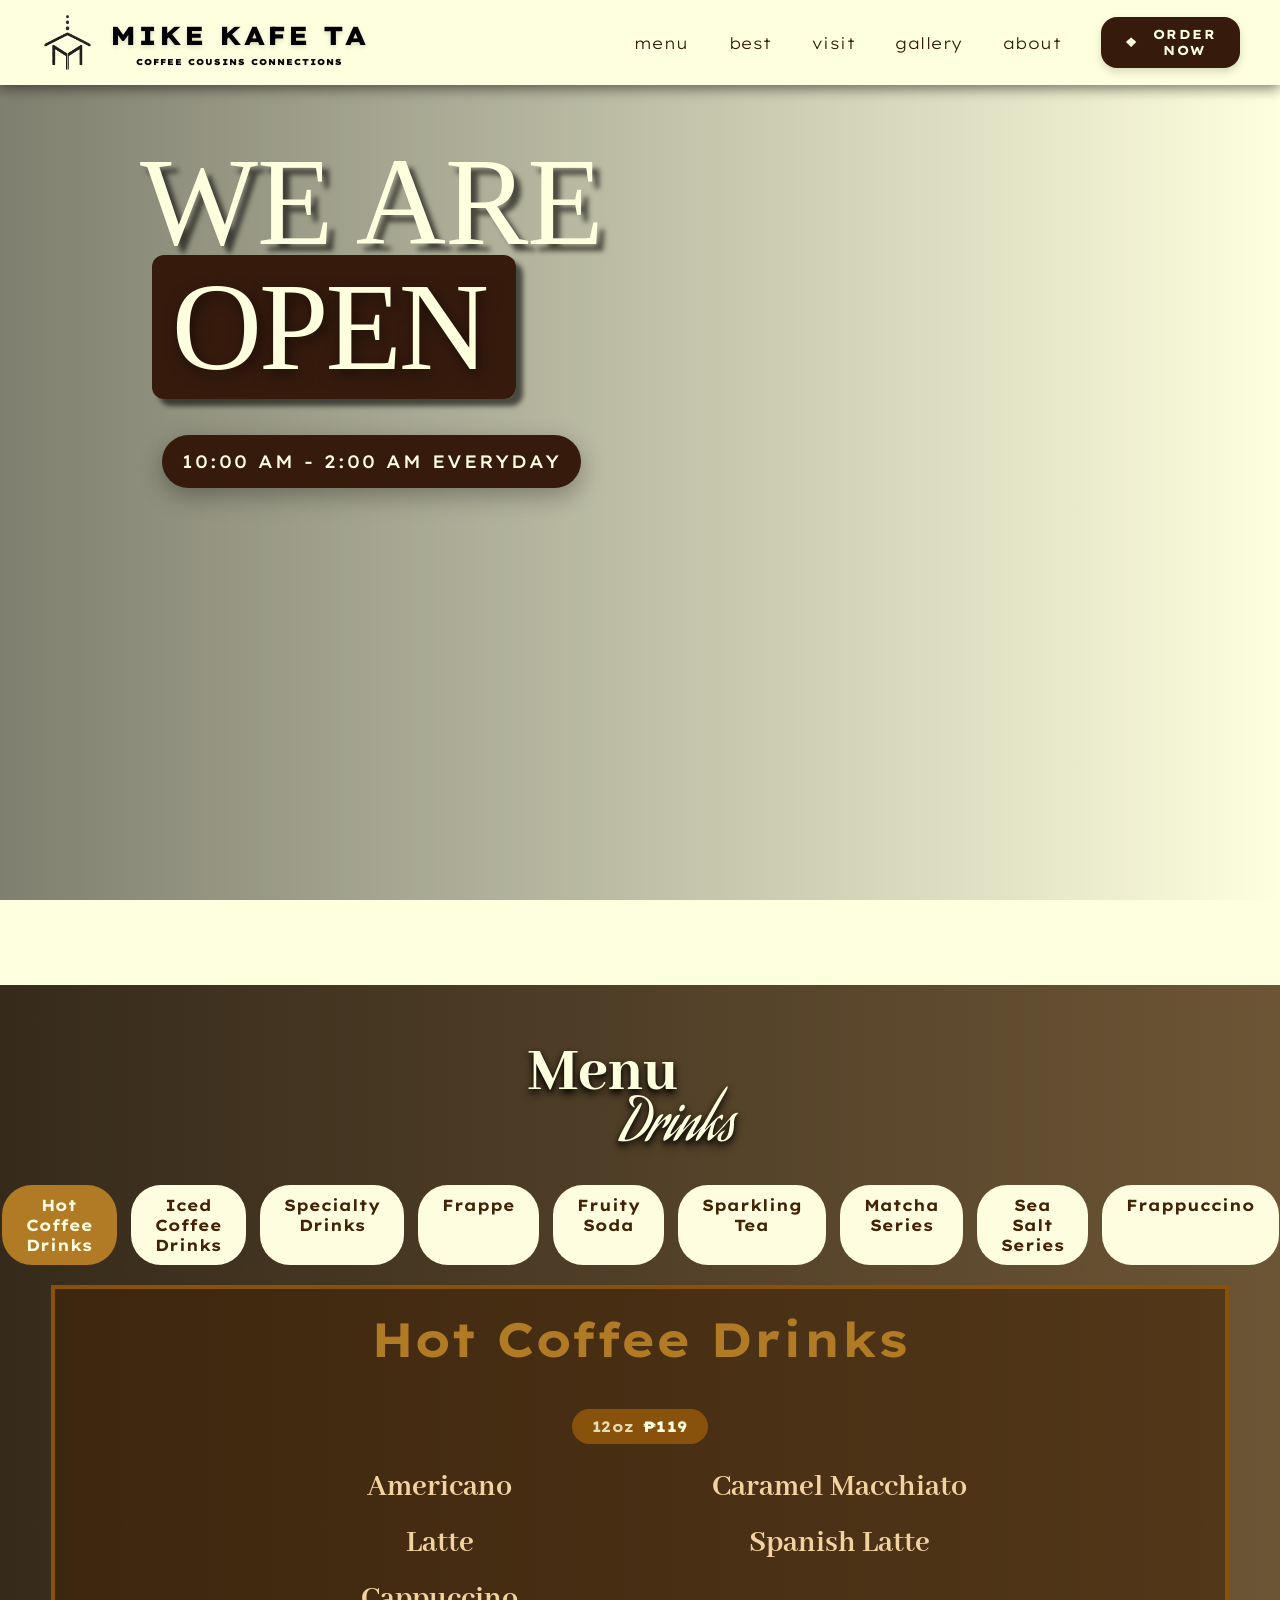
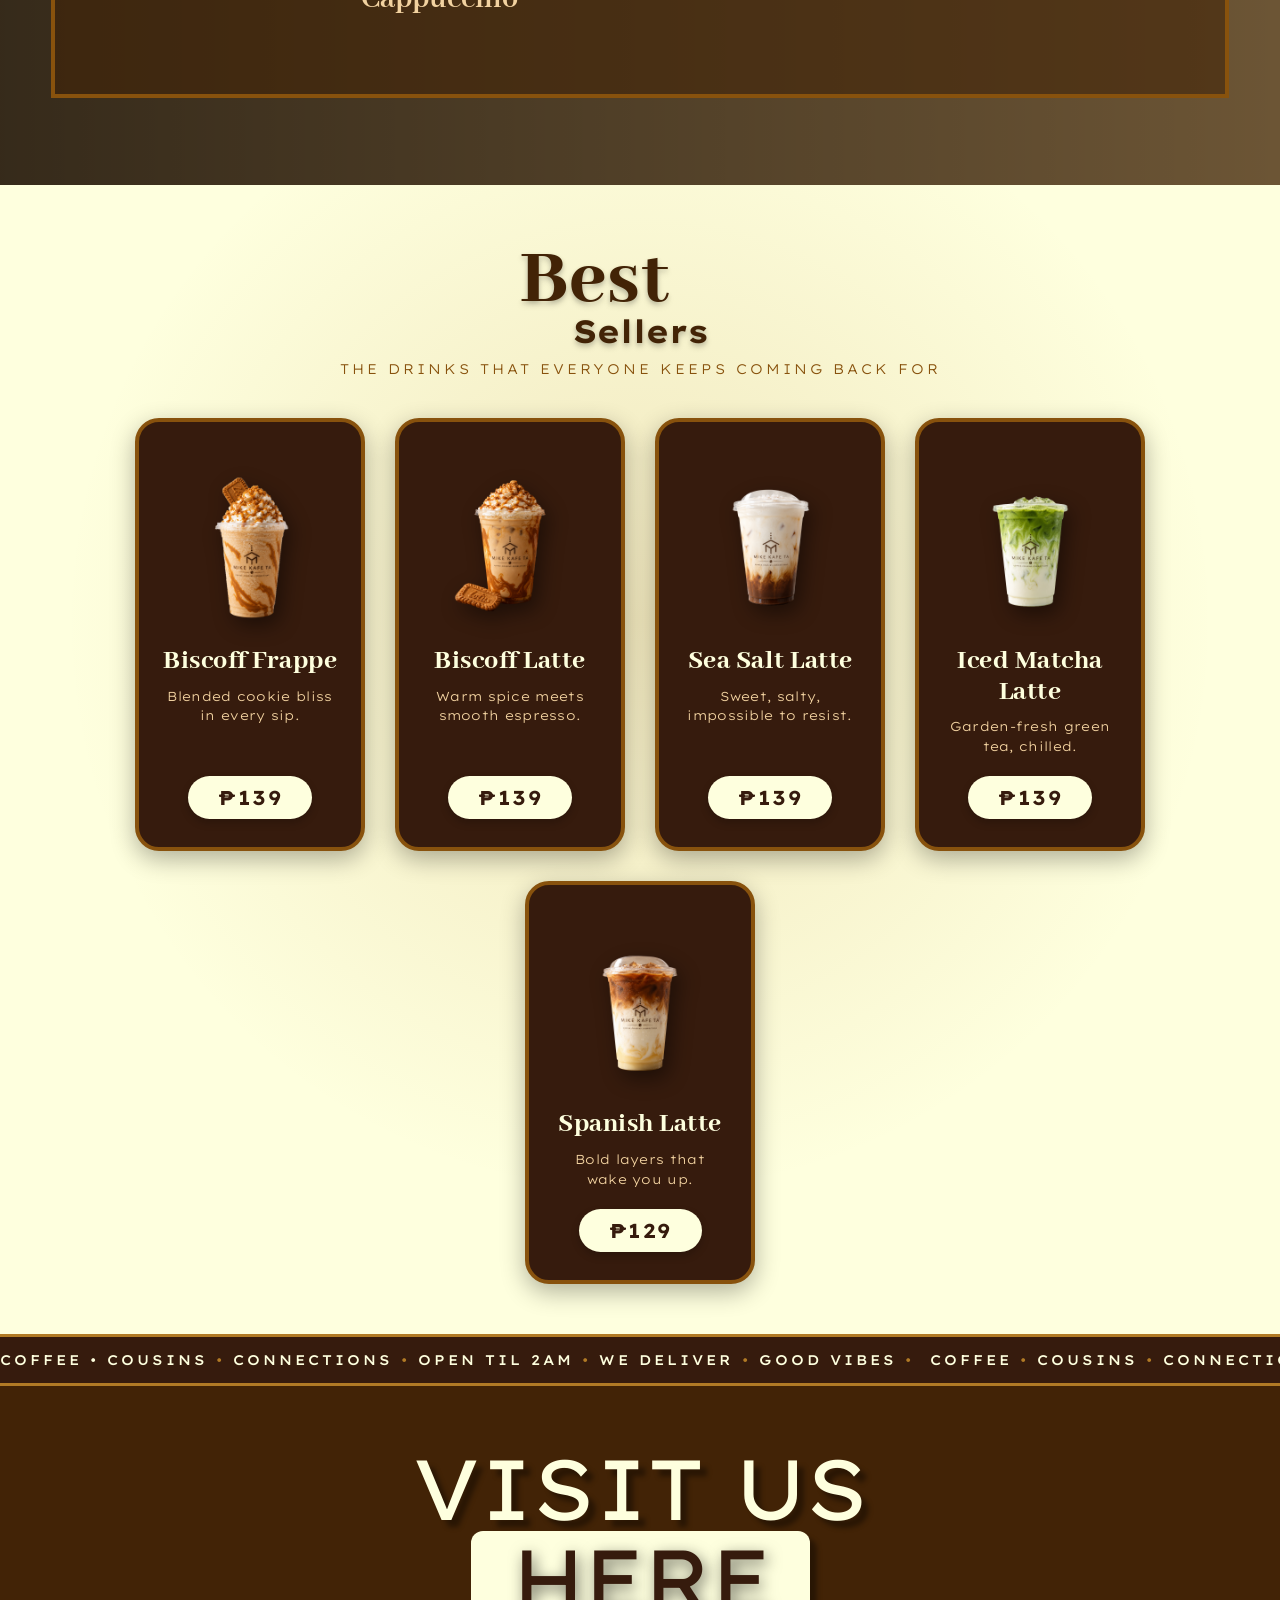
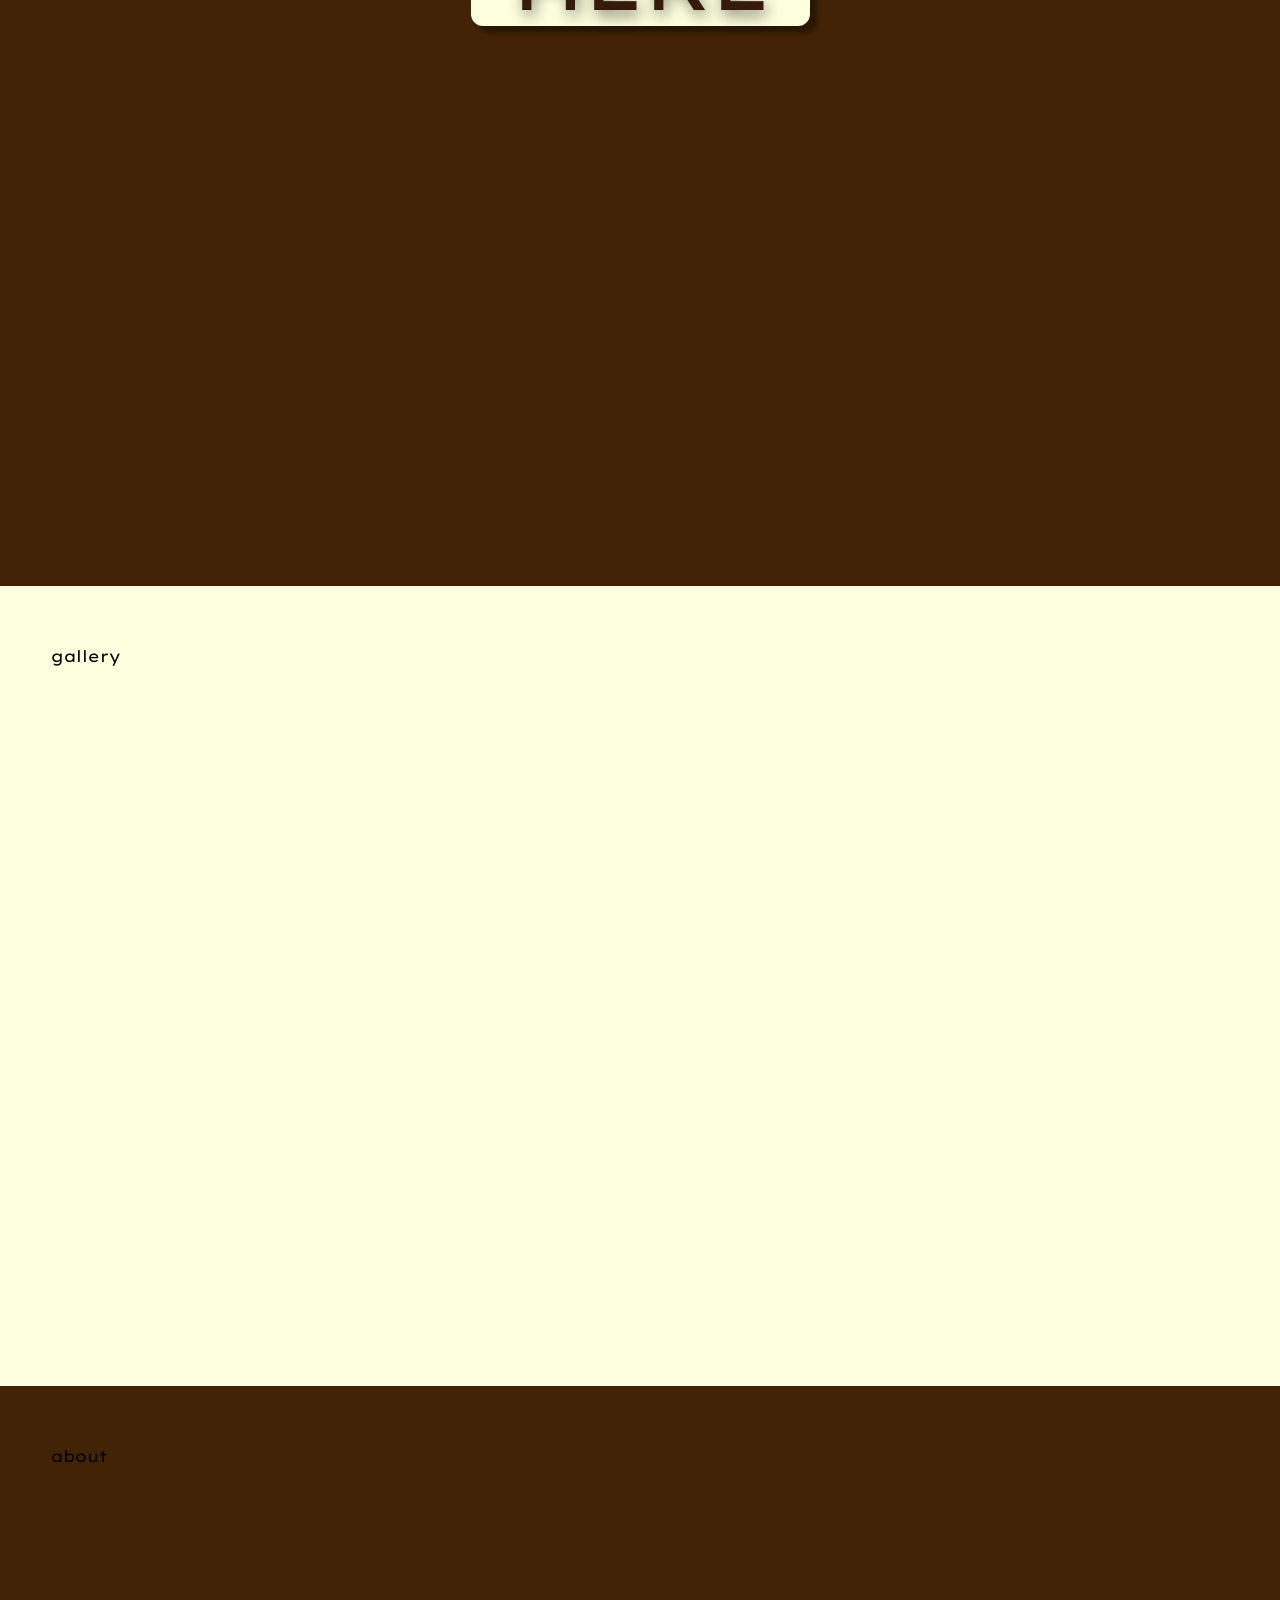
==== homepage/index.html @ 4eab2823 "some design changes in the menu list" ====
<!DOCTYPE html>
<html lang="en">
<head>
    <meta charset="UTF-8">
    <meta name="viewport" content="width=device-width, initial-scale=1.0">
     <link rel="preconnect" href="https://fonts.googleapis.com">
     <link rel="preconnect" href="https://fonts.gstatic.com" crossorigin>
     <link href="https://fonts.googleapis.com/css2?family=Abhaya+Libre:wght@400;500;600;700;800&family=Aguafina+Script&family=Angkor&family=Lexend+Exa:wght@100..900&display=swap" rel="stylesheet">
    <link rel="stylesheet" href="index.css">
    <title>Mike Kafe Ta</title>
</head>
<body>
  <!-- nav bar -->
  <nav class="navbar">
    <div class="navdiv">
      <div class="logo">
        <a href="#">
          <img src="../assets/others/logo.png" alt="Mike Kafe Ta Icon" class="logo-icon">
          <div class="logo-text">
            <h1 class="logo-title">MIKE KAFE TA</h1>
            <p class="logo-subtitle">COFFEE COUSINS CONNECTIONS</p>
          </div>
        </a>
      </div>

      <ul class="nav-menu">
        <li><a href="#menu-page">menu</a></li>
        <li><a href="#best-page">best</a></li>
        <li><a href="#visit-page">visit</a></li>
        <li><a href="#gallery-page">gallery</a></li>
        <li><a href="#about-page">about</a></li>
        <li>
            <a href="https://facebook.com" target="_blank" class="order-btn">
              <span class="btn-symbol">❖</span>
              <span>ORDER<br>NOW</span>
            </a>
        </li>
      </ul>
    </div>
  </nav>
  <!-- nav bar -->
  <!-- HOME SECTION -->
  <div class="homepage">
    <div class="home-hero-content">
      <div class="home-main-heading">
        <span class="home-line-top">WE ARE</span><br>
        <span class="home-line-bottom">OPEN</span>
      </div>
      <div class="home-sched">
        <p>10:00 AM - 2:00 AM EVERYDAY</p>
      </div>
    </div>
  </div>
  <!-- HOME SECTION END -->
  <!-- MENU SECTION -->
  <div class="menupage" id="menu-page">
    <div class="menutitle">
      <h1>Menu</h1>
      <h1>Drinks</h1>
    </div>
    <div class="menu-container">
      <!-- Hidden radio controls -->
      <input type="radio" name="menu" id="hot" checked>
      <input type="radio" name="menu" id="iced">
      <input type="radio" name="menu" id="specialty">
      <input type="radio" name="menu" id="frappe">
      <input type="radio" name="menu" id="fruitysoda">
      <input type="radio" name="menu" id="sparklingtea">
      <input type="radio" name="menu" id="matcha">
      <input type="radio" name="menu" id="seasalt">
      <input type="radio" name="menu" id="frappuccino">
      <!-- Navigation buttons -->
      <nav class="menu-nav">
        <label for="hot">Hot Coffee Drinks</label>
        <label for="iced">Iced Coffee Drinks</label>
        <label for="specialty">Specialty Drinks</label>
        <label for="frappe">Frappe</label>
        <label for="fruitysoda">Fruity Soda</label>
        <label for="sparklingtea">Sparkling Tea</label>
        <label for="matcha">Matcha Series</label>
        <label for="seasalt">Sea Salt Series</label>
        <label for="frappuccino">Frappuccino</label>
      </nav>
      <!-- Sliding menu window -->
      <div class="menu-window">
        <div class="menu-track">
          <section class="menu-section">
            <h2>Hot Coffee Drinks</h2>
            <div class="menu-prices">
              <span class="price-tag"><span class="pt-size">12oz</span><span class="pt-price">₱119</span></span>
            </div>
            <div class="menu-names">
              <p class="m-name">Americano</p>
              <p class="m-name">Latte</p>
              <p class="m-name">Cappuccino</p>
              <p class="m-name">Caramel Macchiato</p>
              <p class="m-name">Spanish Latte</p>
            </div>
          </section>

          <section class="menu-section">
            <h2>Iced Coffee Drinks</h2>
            <div class="menu-prices">
              <span class="price-tag"><span class="pt-size">16oz</span><span class="pt-price">₱129</span></span>
              <span class="price-tag"><span class="pt-size">22oz</span><span class="pt-price">₱139</span></span>
            </div>
            <div class="menu-names">
              <p class="m-name">Americano</p>
              <p class="m-name">Latte</p>
              <p class="m-name">Spanish Latte</p>
              <p class="m-name">Hazelnut Latte</p>
              <p class="m-name">Caramel Macchiato</p>
              <p class="m-name">Caramel Latte</p>
            </div>
          </section>

          <section class="menu-section">
            <h2>Specialty Drinks</h2>
            <div class="menu-prices">
              <span class="price-tag"><span class="pt-size">16oz</span><span class="pt-price">₱139</span></span>
              <span class="price-tag"><span class="pt-size">22oz</span><span class="pt-price">₱149</span></span>
            </div>
            <div class="menu-names">
              <p class="m-name">Biscoff Latte</p>
              <p class="m-name">Brown Sugar Latte</p>
              <p class="m-name">Brown Sugar Biscoff Latte</p>
              <p class="m-name">Sea Salt Latte</p>
            </div>
          </section>

          <section class="menu-section">
            <h2>Frappe</h2>
            <div class="menu-prices">
              <span class="price-tag"><span class="pt-size">16oz</span><span class="pt-price">₱139</span></span>
              <span class="price-tag"><span class="pt-size">22oz</span><span class="pt-price">₱159</span></span>
            </div>
            <div class="menu-names">
              <p class="m-name">Oreo Frappe</p>
              <p class="m-name">White Chocolate Strawberry Frappe</p>
              <p class="m-name">Triple Chocolate Frappe</p>
              <p class="m-name">Caramel Popcorn Frappe</p>
              <p class="m-name">Matcha Toffee Frappe</p>
              <p class="m-name">Green Tea Matcha Frappe</p>
              <p class="m-name">Biscoff Frappe</p>
            </div>
          </section>

          <section class="menu-section">
            <h2>Fruity Soda</h2>
            <div class="menu-prices">
              <span class="price-tag"><span class="pt-size">16oz</span><span class="pt-price">₱99</span></span>
              <span class="price-tag"><span class="pt-size">22oz</span><span class="pt-price">₱119</span></span>
            </div>
            <div class="menu-names">
              <p class="m-name">Strawberry Soda</p>
              <p class="m-name">Blueberry Soda</p>
              <p class="m-name">Mango Soda</p>
              <p class="m-name">Lemon Soda</p>
            </div>
          </section>

          <section class="menu-section">
            <h2>Sparkling Tea</h2>
            <div class="menu-prices">
              <span class="price-tag"><span class="pt-size">16oz</span><span class="pt-price">₱89</span></span>
              <span class="price-tag"><span class="pt-size">22oz</span><span class="pt-price">₱109</span></span>
            </div>
            <div class="menu-names">
              <p class="m-name">Lemon Cucumber</p>
              <p class="m-name">Watermelon Lemon</p>
            </div>
          </section>

          <section class="menu-section">
            <h2>Matcha Series</h2>
            <div class="menu-twocol">
              <div class="menu-col">
                <div class="menu-prices">
                  <span class="price-tag"><span class="pt-size">16oz</span><span class="pt-price">₱129</span></span>
                  <span class="price-tag"><span class="pt-size">22oz</span><span class="pt-price">₱139</span></span>
                </div>
                <div class="menu-names">
                  <p class="m-name">Matcha Latte</p>
                </div>
              </div>
              <div class="menu-col">
                <div class="menu-prices">
                  <span class="price-tag"><span class="pt-size">16oz</span><span class="pt-price">₱139</span></span>
                  <span class="price-tag"><span class="pt-size">22oz</span><span class="pt-price">₱159</span></span>
                </div>
                <div class="menu-names">
                  <p class="m-name">Dirty Matcha Latte</p>
                  <p class="m-name">Matcha Sea Salt</p>
                  <p class="m-name">Strawberry Matcha</p>
                </div>
              </div>
            </div>
          </section>

          <section class="menu-section">
            <h2>Sea Salt Series</h2>
            <div class="menu-prices">
              <span class="price-tag"><span class="pt-size">16oz</span><span class="pt-price">₱119</span></span>
              <span class="price-tag"><span class="pt-size">22oz</span><span class="pt-price">₱139</span></span>
            </div>
            <div class="menu-names">
              <p class="m-name">Strawberry Milky Way</p>
              <p class="m-name">Blueberry Milky Way</p>
              <p class="m-name">Mango Milky Way</p>
            </div>
          </section>

          <section class="menu-section">
            <h2>Frappuccino</h2>
            <div class="menu-prices">
              <span class="price-tag"><span class="pt-size">16oz</span><span class="pt-price">₱149</span></span>
              <span class="price-tag"><span class="pt-size">22oz</span><span class="pt-price">₱169</span></span>
            </div>
            <div class="menu-names">
              <p class="m-name">Caramel Macchiato</p>
              <p class="m-name">Java Chip</p>
              <p class="m-name">White Mocha</p>
              <p class="m-name">S'mores</p>
            </div>
          </section>
        </div>
      </div>
    </div>
  </div>
  <!-- MENU SECTION END -->
  <!-- BEST SECTION -->
  <div class="bestpage" id="best-page">
    <div class="besttitle">
      <h1>Best</h1>
      <h1>Sellers</h1>
      <p class="best-subtitle">The drinks that everyone keeps coming back for</p>
    </div>
    <div class="best-container">

      <div class="best-card">
        <div class="best-img-wrap">
          <img src="../assets/best sellers/Biscoff Frappe no bg.png" alt="Biscoff Frappe" class="best-img">
        </div>
        <h3 class="best-name">Biscoff Frappe</h3>
        <p class="best-tagline">Blended cookie bliss in every sip.</p>
        <span class="best-price">₱139</span>
      </div>

      <div class="best-card">
        <div class="best-img-wrap">
          <img src="../assets/best sellers/Biscoff Latte no bg.png" alt="Biscoff Latte" class="best-img">
        </div>
        <h3 class="best-name">Biscoff Latte</h3>
        <p class="best-tagline">Warm spice meets smooth espresso.</p>
        <span class="best-price">₱139</span>
      </div>

      <div class="best-card">
        <div class="best-img-wrap">
          <img src="../assets/best sellers/Sea Salt Latte no bg.png" alt="Sea Salt Latte" class="best-img">
        </div>
        <h3 class="best-name">Sea Salt Latte</h3>
        <p class="best-tagline">Sweet, salty, impossible to resist.</p>
        <span class="best-price">₱139</span>
      </div>

      <div class="best-card">
        <div class="best-img-wrap">
          <img src="../assets/best sellers/Iced Matcha Latte Café no bg.png" alt="Iced Matcha Latte" class="best-img">
        </div>
        <h3 class="best-name">Iced Matcha Latte</h3>
        <p class="best-tagline">Garden-fresh green tea, chilled.</p>
        <span class="best-price">₱139</span>
      </div>

      <div class="best-card">
        <div class="best-img-wrap">
          <img src="../assets/best sellers/Layered Iced Coffee Café no bg.png" alt="Layered Iced Coffee" class="best-img">
        </div>
        <h3 class="best-name">Spanish Latte</h3>
        <p class="best-tagline">Bold layers that wake you up.</p>
        <span class="best-price">₱129</span>
      </div>

    </div>
  </div>
  <!-- BEST SECTION END -->

  <!-- MARQUEE -->
  <div class="marquee" aria-hidden="true">
    <span>COFFEE <b class="dot"></b>•</b> COUSINS <b class="dot">•</b> CONNECTIONS <b class="dot">•</b> OPEN TIL 2AM <b class="dot">•</b> WE DELIVER <b class="dot">•</b> GOOD VIBES <b class="dot">•</b>&nbsp;</span>
    <span>COFFEE <b class="dot">•</b> COUSINS <b class="dot">•</b> CONNECTIONS <b class="dot">•</b> OPEN TIL 2AM <b class="dot">•</b> WE DELIVER <b class="dot">•</b> GOOD VIBES <b class="dot">•</b>&nbsp;</span>
  </div>
  <!-- MARQUEE END-->

   <!-- VISIT SECTION -->  
  <div class="visitpage" id="visit-page">
    <div class="visit-hero-content">

        <div class="visit-main-heading">
            <span class="visit-line-top">VISIT US</span>

            <input type="checkbox" id="map-toggle">

            <label for="map-toggle" class="visit-line-bottom">
                HERE
            </label>

            <div class="map">
              <!-- if you want to zoom in more on the map find and adjust "!1d1200" in the iframe src
               (btw update this comment to make it easier for others to find)-->
                <iframe
                    src="https://www.google.com/maps/embed?pb=!1m18!1m12!1m3!1d1200!2d121.70690558608332!3d17.61935146336688!2m3!1f0!2f0!3f0!3m2!1i1024!2i768!4f13.1!3m3!1m2!1s0x3385850029095a5d%3A0x20213d326d0cfe0!2sMike%20Kage%20Ta!5e0!3m2!1sen!2sph!4v1792317779005!5m2!1sen!2sph"
                    title="Mike Kafe Ta location map"
                    loading="lazy"
                    allowfullscreen
                    referrerpolicy="no-referrer-when-downgrade">
                </iframe>
            </div>
        </div>

    </div>
  </div>

  <!-- VISIT SECTION END -->
  <!-- GALLERY SECTION -->
  <div class="gallerypage" id="gallery-page">
    gallery
  </div>
  <!-- GALLERY SECTION END -->
  <!-- ABOUT SECTION -->
  <div class="aboutpage" id="about-page">
    about
  </div>
  <!-- ABOUT SECTION END -->

  <script src="index.js" defer></script>
</body>
</html>
---- homepage/index.css ----
* {
    box-sizing: border-box;
}

html {
  scroll-behavior: smooth;
  scrollbar-width: none; 
  -ms-overflow-style: none; 
}
body {
    margin: 0;
    padding: 0;
    font-family: "Lexend Exa", sans-serif;
    background-color: #FEFFDE;

    scrollbar-width: none; 
    -ms-overflow-style: none; 
}

html::-webkit-scrollbar, 
body::-webkit-scrollbar {
  display: none;
}
/*
=========================
NAVIGATION BAR
=========================
*/
/* --- Navigation bar --- */
.navbar {
    background-color: #feffde63; 
    padding: 15px 40px;        
    position: sticky;
    top: 0;
    z-index: 1000;
    box-shadow: 0 4px 12px rgba(0, 0, 0, 0.479);
    transition: transform 0.4s ease, background-color 0.3s ease;
}

.navbar:hover{
    transition: transform 0.4s ease, background-color 0.3s ease;
    background-color: #feffde;
}

/* Hidden state toggled by JS when scrolling down */
.navbar--hidden {
    transform: translateY(-100%);
}

.navdiv {
    display: flex;
    align-items: center;
    justify-content: space-between; 
    max-width: 1400px;              
    margin: 0 auto;
}

/* --- Logo Styling --- */
.logo a {
    text-decoration: none;  
    display: flex;          
    align-items: center;    
    gap: 15px;              
}
.logo-icon {
    height: 55px;           
    width: auto;            
    display: block;
}
.logo-text {
    display: flex;
    flex-direction: column; 
    align-items: center;    
    text-align: center;
}
.logo-title {
    font-family: "Lexend Exa", sans-serif;
    font-weight: 800;       
    font-size: 26px;        
    color: #000000;         
    margin: 0;              
    padding: 0;
    letter-spacing: 2px;    
    text-shadow: 0 2px 4px rgba(0, 0, 0, 0.15); 
}
.logo-subtitle {
    font-family: "Lexend Exa", sans-serif;
    font-weight: 900;       
    font-size: 8.5px;       
    color: #000000;
    margin: 4px 0 0 0;      
    padding: 0;
    letter-spacing: 1px;    
    text-transform: uppercase;
    text-shadow: 0 1px 2px rgba(0, 0, 0, 0.1);
}

/* --- Nav Links Layout --- */
.nav-menu {
    display: flex;
    align-items: center;
    list-style: none;
    margin: 0;
    padding: 0;
    gap: 40px;
}
.nav-menu a {
    text-decoration: none;
    color: #361b0d;
    font-family: "Lexend Exa", sans-serif;
    font-size: 16px;
    font-weight: 300; /* Thin look variants */
    letter-spacing: 0.5px;
}
.nav-menu a:hover{
    transition: 0.3s ease;
    transform:scale(1.1);
}

.nav-menu li:nth-child(1) a:hover,
.nav-menu li:nth-child(2) a:hover,
.nav-menu li:nth-child(3) a:hover,
.nav-menu li:nth-child(4) a:hover,
.nav-menu li:nth-child(5) a:hover{
    text-decoration: underline;
}


/* --- Order Now Button --- */
.order-btn {
    background-color: #361b0d;
    color: #FEFFDE !important;
    text-decoration: none;
    border: none;
    border-radius: 16px;
    padding: 10px 24px;      
    display: inline-flex;
    align-items: center;       
    gap: 14px;                 
    cursor: pointer;
    box-shadow: 0 4px 8px rgba(0, 0, 0, 0.15); 
    transition: all 0.2s ease;
}
.btn-symbol {
    font-size: 22px;
    line-height: 1;
}
.order-btn span {
    font-family: "Lexend Exa", sans-serif;
    font-size: 13px;
    font-weight: 700;
    letter-spacing: 1.5px;
    line-height: 1.2;          
    text-align: center;
}

@keyframes constant-flash {
    0% {
        opacity: 1;
    }
    50% {
        opacity: 0.4;
    }
    100% {
        opacity: 1;
    }
}

.order-btn:hover{
    animation: constant-flash 0.8s infinite ease-in-out; 
}
/*
=====================
HOMEPAGE
=====================
*/
.homepage {
    background-image: linear-gradient(to right, rgba(0, 0, 0, 0.5), rgba(0, 0, 0, 0)), url(../assets/images/IMG_1181.JPG);
    width: 100%;
    height: 100vh; 
    background-size: cover;
    background-position: center;
    background-repeat: no-repeat;
    /* feel free to remove fixed bg attachment if it looks bad */
    background-attachment: fixed;
    display: flex;
    flex-direction: column;
    justify-content: flex-start;
    align-items: flex-start;
    box-sizing: border-box;
    padding-top: 40px; 
    padding-left: 20px;
}
.home-hero-content {
    display: flex;
    flex-direction: column;
    align-items: center;
    gap: 30px; 
}
.home-main-heading {
    font-family: "Lexend Exa", sans-serif;
    font-size: 85px;           
    color: #FEFFDE;            
    font-weight: 800;          
    letter-spacing: -1px;      
    margin: 0;
    padding: 15px 120px;
    text-shadow: 3px 5px 15px rgba(0, 0, 0, 0.55); 
    text-align: center;
}
/* "WE ARE" */
.home-line-top {
    font-family: "Abhaya Libre ExtraBold", serif;
    text-shadow: 2px 2px 4px rgba(0, 0, 0, 0.3);
    font-size: 125px;
    font-weight: 400;
    color: #FEFFDE;
    letter-spacing: -1px;
    line-height: 1;
    text-shadow: 7px 7px 5px #00000097;
}
/* "OPEN" */
.home-line-bottom {
    font-family: "Abhaya Libre ExtraBold", serif;
    font-size: 125px;
    font-weight: 400;
    color: #FEFFDE;
    background-color: #361b0d;
    letter-spacing: -3px;
    line-height: 1;
    padding: 3px 30px 3px 20px;        
    border-radius: 12px;
    margin-right: 75px;
    box-shadow: 7px 7px 5px #00000097;
}
/* OPENS AT 10AM TO 2AM */
.home-sched {
    background-color: #361b0d; 
    border-radius: 50px;       
    padding: 15px 20px;        
    box-shadow: 0 8px 24px rgba(0, 0, 0, 0.3);
}
.home-sched p {
    font-family: "Lexend Exa", sans-serif;
    font-size: 18px;           
    font-weight: 500;
    color: #FEFFDE;            
    margin: 0;
    letter-spacing: 2px;       
    text-align: center;
}

/*
=====================
MENU
=====================
*/

.menupage {
    background-image: linear-gradient(to right, rgba(0, 0, 0, 0.5), rgba(0, 0, 0, 0)), url(../assets/images/IMG_1199.JPG);
    
    width: 100%;
    min-height: 800px; 
    background-size: cover;
    background-position: center;
    background-repeat: no-repeat;

    background-color: #402203c4;
    padding: 60px 4% 50px;
    box-sizing: border-box;
}

/* Center the menu title */
.menutitle {
    text-align: center;
    color: #FEFFDE;
    margin-bottom: 30px;
}

.menutitle h1 {
    margin: 0;
    line-height: 0.9;
    text-shadow:
    0 2px 4px rgba(0, 0, 0, 0.5),
    0 4px 6px rgba(0, 0, 0, 0.5),
    0 6px 8px rgba(0, 0, 0, 0.5);
}

/* First line */
.menutitle h1:first-child {
    font-family: "Abhaya Libre", serif;
    font-size: 64px;
    font-weight: 800;
    padding-right: 75px;
}

/* Second line */
.menutitle h1:last-child {
    font-family: "Aguafina Script", cursive;
    font-size: 58px;
    font-weight: 400;
    padding-left: 75px;
}

/* Hide the radio controls */
.menu-container input {
    display: none;
}

/* Keep buttons at the top */
.menu-nav {
    display: flex;
    justify-content: center;
    gap: 14px;
    margin-bottom: 20px;
}

.menu-nav label {
    background: #fffde0;
    color: #422306;
    padding: 10px 24px;
    border-radius: 30px;
    font-weight: bold;
    cursor: pointer;
    text-align: center;

    transition: 0.3s ease;
}

#hot:checked ~ .menu-nav label[for="hot"],
#iced:checked ~ .menu-nav label[for="iced"],
#specialty:checked ~ .menu-nav label[for="specialty"],
#frappe:checked ~ .menu-nav label[for="frappe"],
#fruitysoda:checked ~ .menu-nav label[for="fruitysoda"],
#sparklingtea:checked ~ .menu-nav label[for="sparklingtea"],
#matcha:checked ~ .menu-nav label[for="matcha"],
#seasalt:checked ~ .menu-nav label[for="seasalt"],
#frappuccino:checked ~ .menu-nav label[for="frappuccino"]
{
    background: #b17a25;
    color: #fffde0;
}

.menu-nav label:hover{
    transition: 0.3s ease;
    transform:scale(1.1)
}

.menu-nav label:active{
    transition: 0.1s ease;
    transform:scale(0.9)
}

/* Outer window: hides the other sections */
.menu-window {
    width: 100%;
    overflow: hidden;
    border: 4px solid #88520d;
    background: #42230694;
    color: #f2d2a0;
    box-sizing: border-box;
}

/* Panels */
.menu-track {
    display: flex;
    width: 900%;
    transition: transform 0.6s ease-in-out;
}

/* Each panel takes up one window's width */
.menu-section {
    flex: 0 0 11.111111%;
    box-sizing: border-box;
    padding: 20px 40px;
}

.menu-section h2 {
    text-align: center;
    color: #b17a25;
    font-size: 48px;
    margin-top: 0;
}

/* ===== Menu item lists (per-category pricing) ===== */

/* Price row at the top of each category */
.menu-prices {
    display: flex;
    flex-wrap: wrap;
    justify-content: center;
    gap: 14px;
    margin: 0 0 24px 0;
}

/* A single size + price pill */
.price-tag {
    font-family: "Lexend Exa", sans-serif;
    font-size: 15px;
    font-weight: 700;
    letter-spacing: 0.5px;
    color: #FEFFDE;
    background: #88520d;
    padding: 8px 20px;
    border-radius: 24px;
}

.price-tag .pt-size {
    opacity: 0.8;
    margin-right: 8px;
}

.price-tag .pt-price {
    font-weight: 800;
}

/* Centered list of drink names — flows into extra columns when tall */
.menu-names {
    columns: 2 260px;        /* up to 2 columns, each ~260px min; collapses to 1 when few items */
    column-gap: 40px;
    max-width: 760px;
    margin: 0 auto;
    text-align: center;
}

.menu-names .m-name {
    font-family: "Abhaya Libre", serif;
    font-size: 32px;
    font-weight: 700;
    color: #f2d2a0;
    margin: 0 0 18px 0;
    break-inside: avoid;     /* don't split a name across columns */
}

.menu-names .m-name:last-child {
    margin-bottom: 0;
}

/* Matcha two-column groups keep their lists single-column */
.menu-col .menu-names {
    columns: 1;
    max-width: none;
}

/* Matcha Series: two side-by-side groups */
.menu-twocol {
    display: flex;
    flex-wrap: wrap;
    justify-content: center;
    align-items: flex-start;
    gap: 50px;
}

.menu-col {
    display: flex;
    flex-direction: column;
    align-items: center;
    gap: 20px;
    flex: 1 1 0;
    min-width: 220px;
}

/* Responsive: stack the two columns on narrow screens */
@media (max-width: 700px) {
    .menu-twocol {
        gap: 28px;
    }
}

/* Slide to the selected category */
#hot:checked ~ .menu-window .menu-track {
    transform: translateX(0);
}

#iced:checked ~ .menu-window .menu-track {
    transform: translateX(-11.11111%);
}

#specialty:checked ~ .menu-window .menu-track {
    transform: translateX(-22.22222%);
}

#frappe:checked ~ .menu-window .menu-track {
    transform: translateX(-33.33333%);
}

#fruitysoda:checked ~ .menu-window .menu-track {
    transform: translateX(-44.44444%);
}

#sparklingtea:checked ~ .menu-window .menu-track {
    transform: translateX(-55.55556%);
}

#matcha:checked ~ .menu-window .menu-track {
    transform: translateX(-66.66667%);
}

#seasalt:checked ~ .menu-window .menu-track {
    transform: translateX(-77.77778%);
}

#frappuccino:checked ~ .menu-window .menu-track {
    transform: translateX(-88.88889%);
}
/* 
=====================
BEST
=====================
*/
.bestpage {
    width: 100%;
    min-height: 800px; 
    background-size: cover;
    background-position: center;
    background-repeat: no-repeat;
    
    background-color: #FEFFDE;
    background-image: radial-gradient(circle at 50% 38%, rgba(177, 122, 37, 0.18), rgba(254, 255, 222, 0) 60%);
    padding: 60px 4% 50px;
    box-sizing: border-box;
}

/* Center the best section title (matches menutitle) */
.besttitle {
    text-align: center;
    color: #422306;
    margin-bottom: 40px;
}

.besttitle h1 {
    margin: 0;
    line-height: 0.9;
    text-shadow:
    0 2px 4px rgba(0, 0, 0, 0.15),
    0 4px 6px rgba(0, 0, 0, 0.15);
}

/* First line */
.besttitle h1:first-child {
    font-family: "Abhaya Libre", serif;
    font-size: 80px;
    font-weight: 800;
    letter-spacing: 1px;
    padding-right: 90px;
}

/* Second line */
.besttitle h1:last-child {
    font-family: "Aguafina Script", cursive;
    font-size: 74px;
    font-weight: 400;
    color: #b17a25;
    padding-left: 90px;
    margin-top: -10px;
}

/* Subtitle under the title */
.best-subtitle {
    font-family: "Lexend Exa", sans-serif;
    font-size: 14px;
    font-weight: 300;
    letter-spacing: 3px;
    text-transform: uppercase;
    color: #88520d;
    margin: 14px 0 0 0;
}

/* Card row */
.best-container {
    display: flex;
    flex-wrap: wrap;
    justify-content: center;
    align-items: stretch;
    gap: 30px;
    max-width: 1400px;
    margin: 0 auto;
}

/* Individual card */
.best-card {
    position: relative;
    display: flex;
    flex-direction: column;
    align-items: center;
    width: 230px;

    background-color: #361b0d;
    color: #FEFFDE;
    border: 4px solid #88520d;
    border-radius: 24px;
    padding: 36px 24px 28px;

    box-shadow: 0 8px 24px rgba(0, 0, 0, 0.3);
    transition: all 0.3s ease;
}

.best-card:hover {
    transition: all 0.3s ease;
    transform: translateY(-10px) scale(1.03);
    box-shadow: 0 16px 36px rgba(0, 0, 0, 0.45);
}

/* Image wrapper */
.best-img-wrap {
    display: flex;
    justify-content: center;
    align-items: center;
    margin-bottom: 18px;
}

.best-img {
    width: 170px;
    height: 170px;
    object-fit: contain;
    filter: drop-shadow(5px 8px 10px rgba(0, 0, 0, 0.45));
    transition: transform 0.3s ease;
}

.best-card:hover .best-img {
    transition: transform 0.3s ease;
    transform: translateY(-8px) scale(1.05);
}

/* Drink name */
.best-name {
    font-family: "Abhaya Libre", serif;
    font-size: 28px;
    font-weight: 800;
    letter-spacing: 0.5px;
    color: #FEFFDE;
    text-align: center;
    line-height: 1.1;
    margin: 0 0 10px 0;
}

/* Tagline */
.best-tagline {
    font-family: "Lexend Exa", sans-serif;
    font-size: 13px;
    font-weight: 300;
    color: #f2d2a0;
    text-align: center;
    line-height: 1.5;
    letter-spacing: 0.3px;
    margin: 0 0 20px 0;
    flex-grow: 1;
}

/* Price pill */
.best-price {
    background-color: #FEFFDE;
    color: #361b0d;
    font-family: "Lexend Exa", sans-serif;
    font-size: 20px;
    font-weight: 700;
    letter-spacing: 1.5px;

    padding: 9px 30px;
    border-radius: 30px;
    box-shadow: 0 4px 8px rgba(0, 0, 0, 0.2);
}

/* Responsive design */
@media (max-width: 600px) {
    .besttitle h1:first-child {
        font-size: 56px;
        padding-right: 40px;
    }

    .besttitle h1:last-child {
        font-size: 50px;
        padding-left: 40px;
    }

    .best-card {
        width: 100%;
        max-width: 300px;
    }
}

/* 
=====================
MARQUEE
===================== 
*/
.marquee{
    background: #361b0d;
    color: #FEFFDE;
    overflow: hidden;
    white-space: nowrap;
    padding: 14px 0;
    font-family: "Lexend Exa", sans-serif;
    font-weight: 500;
    letter-spacing: 3px;
    font-size: 14px;
    border-top: 3px solid #b17a25;
    border-bottom: 3px solid #b17a25;
}

.marquee span{
    display: inline-block;
    animation: slide 22s linear infinite;
}

/* Gold bullet separators */
.marquee .dot{
    color: #b17a25;
    font-weight: 700;
}

/* Pause the scroll on hover */
.marquee:hover span{
    animation-play-state: paused;
}

@keyframes slide{
    to{transform:translateX(-50%)}
}

/* 
=====================
VISIT
=====================
*/
.visitpage {
    width: 100%;
    min-height: 800px;
    background-color: #422306;
    padding: 60px 5% 70px;
    box-sizing: border-box;
}

.visit-hero-content {
    display: flex;
    flex-direction: column;
    align-items: center;
    gap: 30px;
}

/* Main heading container */
.visit-main-heading {
    display: flex;
    flex-direction: column;
    align-items: center;

    font-family: "Lexend Exa", sans-serif;
    font-size: 85px;
    color: #FEFFDE;
    font-weight: 800;
    letter-spacing: -1px;
    text-align: center;

    margin: 0;
    padding: 0;

    text-shadow: 3px 5px 15px rgba(0, 0, 0, 0.55);
}

/* VISIT US text */
.visit-line-top {
    font-family: "Lexend Exa", sans-serif;
    font-size: 85px;
    font-weight: 400;
    color: #FEFFDE;
    letter-spacing: -1px;
    line-height: 1;
    text-shadow: 7px 7px 5px #00000062;
}

/* Hide checkbox but keep it functional */
#map-toggle {
    position: absolute;
    opacity: 0;
    width: 1px;
    height: 1px;
}

/* HERE button */
.visit-line-bottom {
    display: inline-block;

    font-family: "Lexend Exa", sans-serif;
    font-size: 85px;
    font-weight: 400;
    color: #361b0d;
    background-color: #FEFFDE;

    letter-spacing: -3px;
    line-height: 1;
    padding: 5px 40px;

    border-radius: 12px;
    box-shadow: 7px 7px 5px #00000062;

    cursor: pointer;
    transition:
        background-color 0.2s ease,
        transform 0.2s ease;
}

/* Hover effect */
.visit-line-bottom:hover {
    background-color: #D6AD69;
    transform: translateY(3px);
}

/* Keyboard accessibility */
#map-toggle:focus-visible + .visit-line-bottom {
    outline: 3px solid #D6AD69;
    outline-offset: 6px;
}

/* Map container: closed by default */
.map {
    width: 100%;
    max-width: 900px;

    height: 0;
    overflow: hidden;
    opacity: 0;

    border: 0 solid #88520D;
    border-radius: 18px;
    box-shadow: 0 12px 30px rgba(0, 0, 0, 0.35);

    margin-top: 0;

    transition:
        height 0.7s ease,
        opacity 0.5s ease,
        margin-top 0.7s ease,
        border-width 0.7s ease;
}

/* Google Maps iframe */
.map iframe {
    display: block;
    width: 100%;
    height: 100%;
    border: 0;
}

/* Open map when HERE is clicked */
#map-toggle:checked ~ .map {
    height: 450px;
    width: 1800px;
    opacity: 1;
    margin-top: 35px;
    border-width: 4px;
}

/* Change button appearance when map is open */
#map-toggle:checked + .visit-line-bottom {
    background-color: #D6AD69;
}

/* Responsive design */
@media (max-width: 600px) {
    .visitpage {
        min-height: auto;
        padding: 40px 18px 50px;
    }

    .visit-main-heading {
        font-size: clamp(42px, 10vw, 65px);
    }

    .visit-line-top,
    .visit-line-bottom {
        font-size: inherit;
    }

    .visit-line-bottom {
        padding: 5px 20px;
        letter-spacing: -2px;
    }

    .map {
        border-radius: 12px;
    }

    #map-toggle:checked ~ .map {
        height: 350px;
        margin-top: 25px;
    }
}

/* Respect reduced-motion preferences */
@media (prefers-reduced-motion: reduce) {
    .map,
    .visit-line-bottom {
        transition: none;
    }
}

/* 
=====================
GALLERY
=====================
*/
.gallerypage {
    width: 100%;
    min-height: 800px; 
    background-size: cover;
    background-position: center;
    background-repeat: no-repeat;
    
    background-color: #FEFFDE;
    padding: 60px 4% 50px;
    box-sizing: border-box;
}

/* 
=====================
ABOUT
=====================
*/
.aboutpage {
    width: 100%;
    min-height: 800px; 
    background-size: cover;
    background-position: center;
    background-repeat: no-repeat;
    
    background-color: #422306;
    padding: 60px 4% 50px;
    box-sizing: border-box;
}
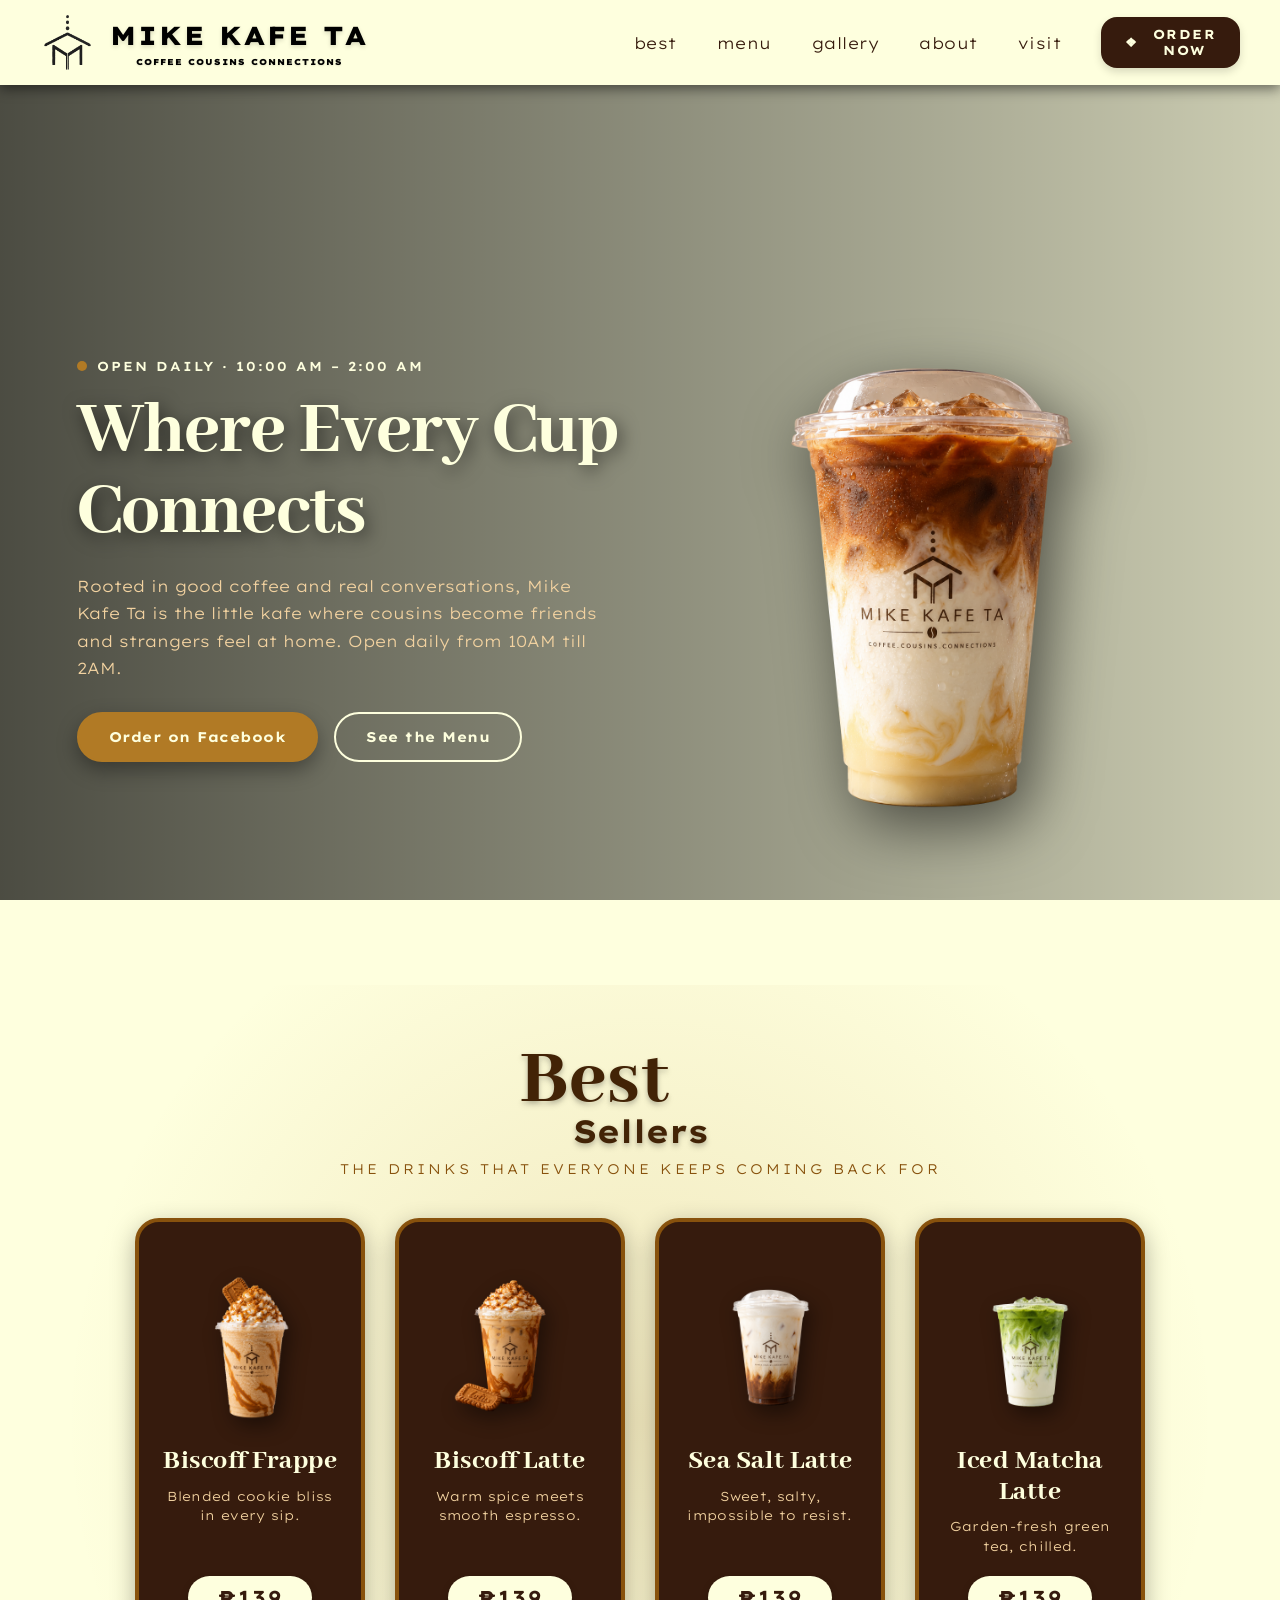
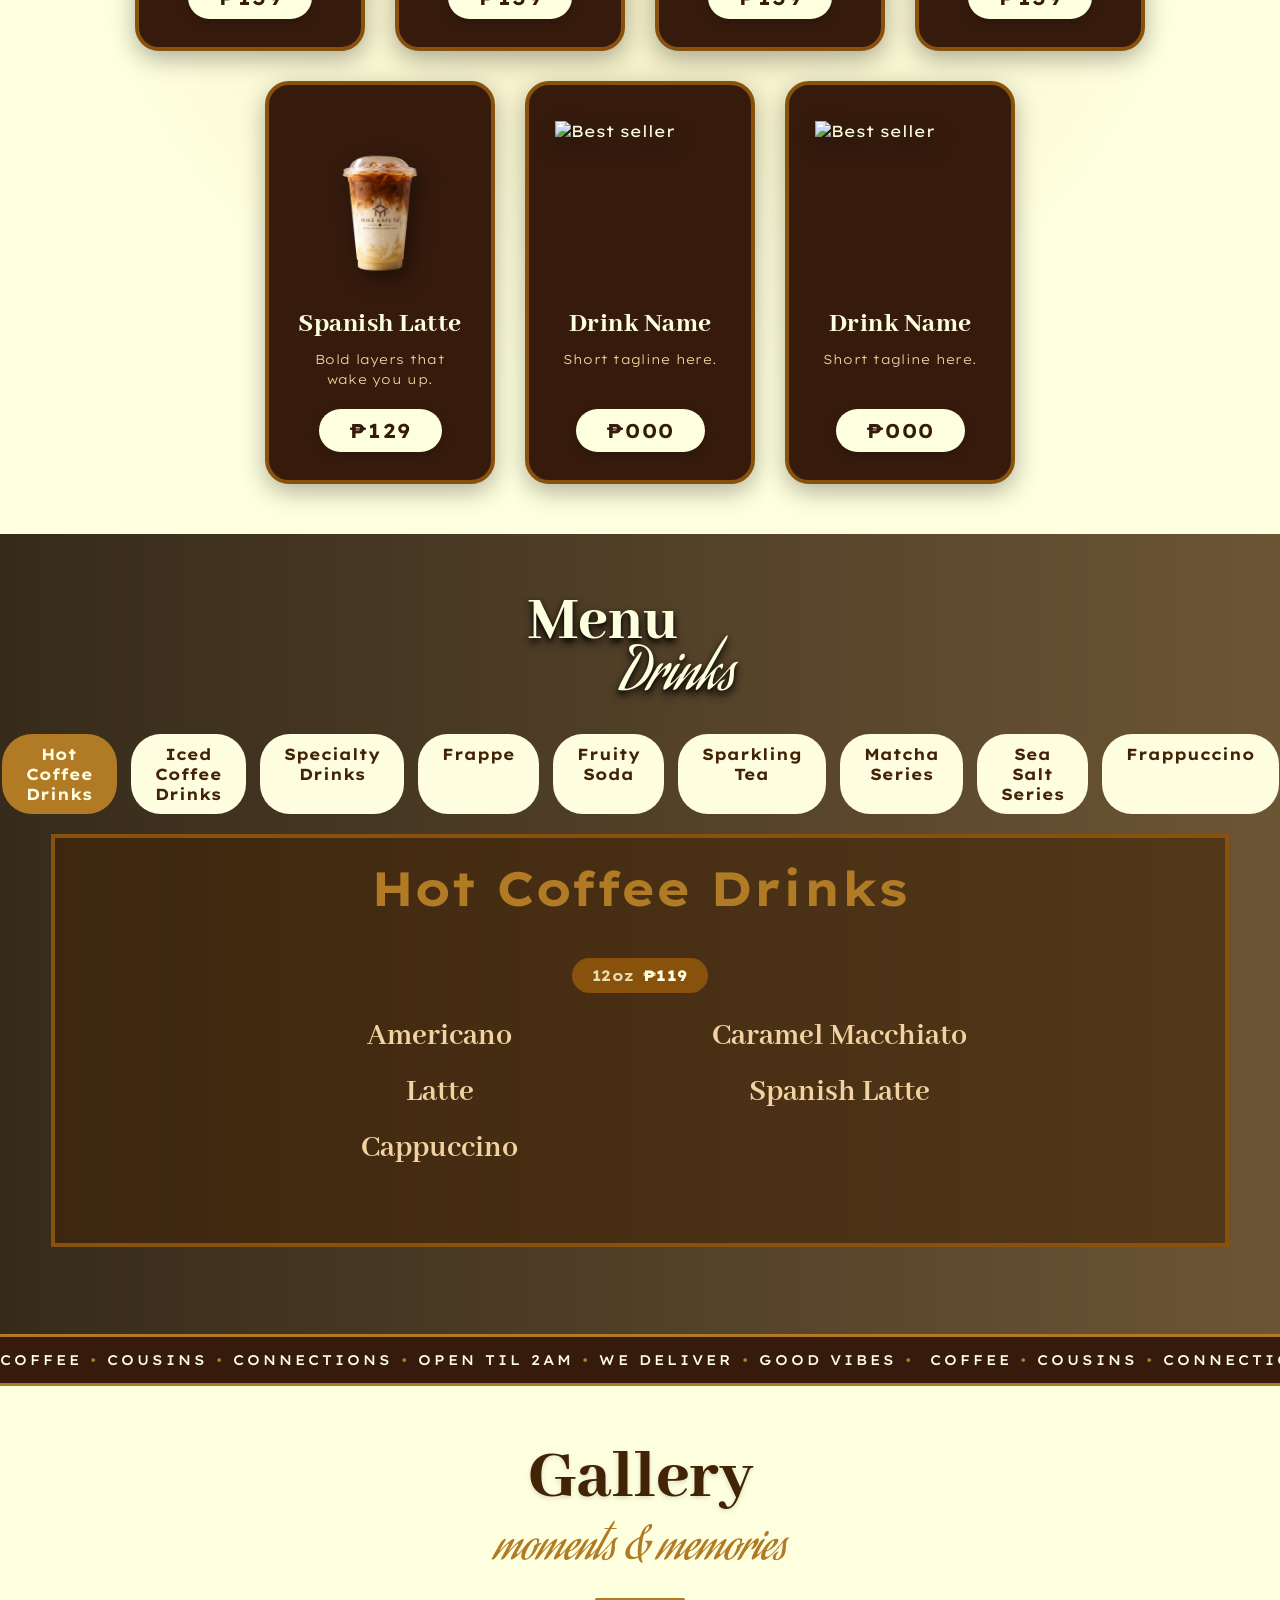
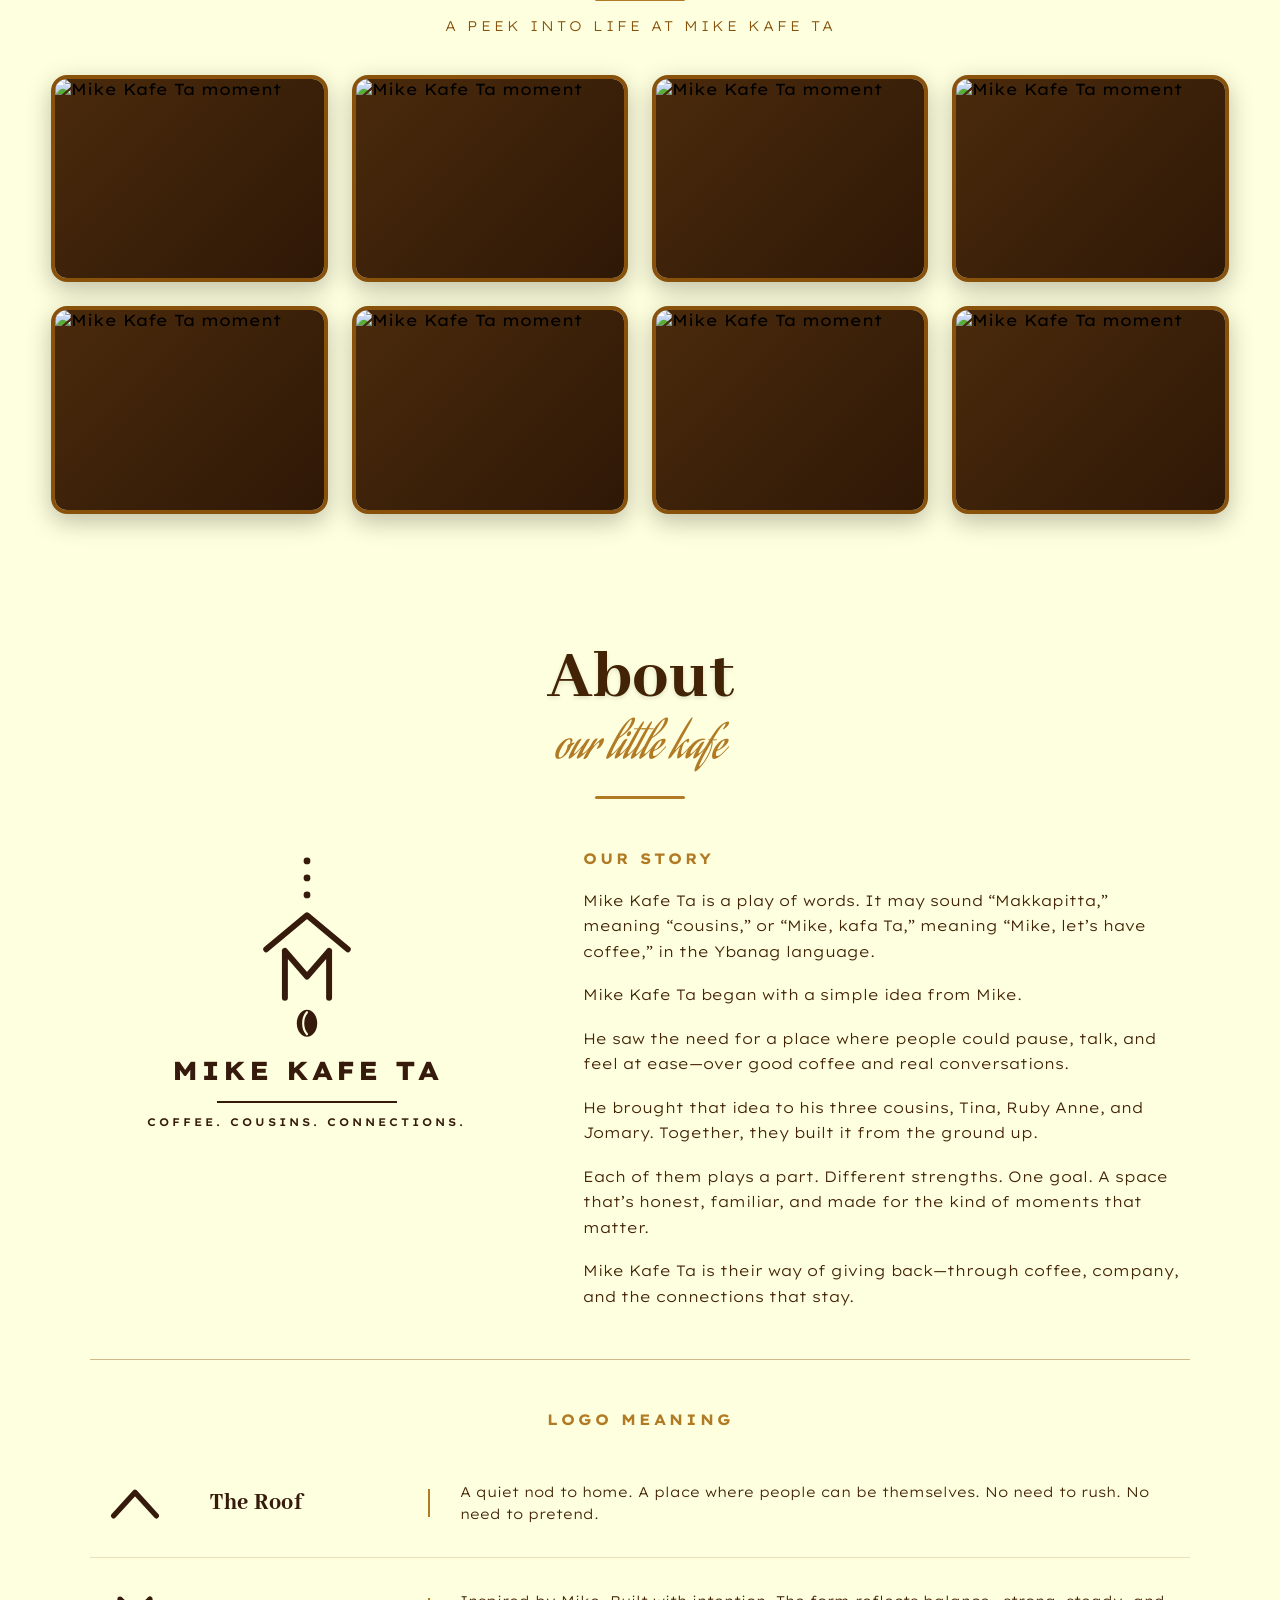
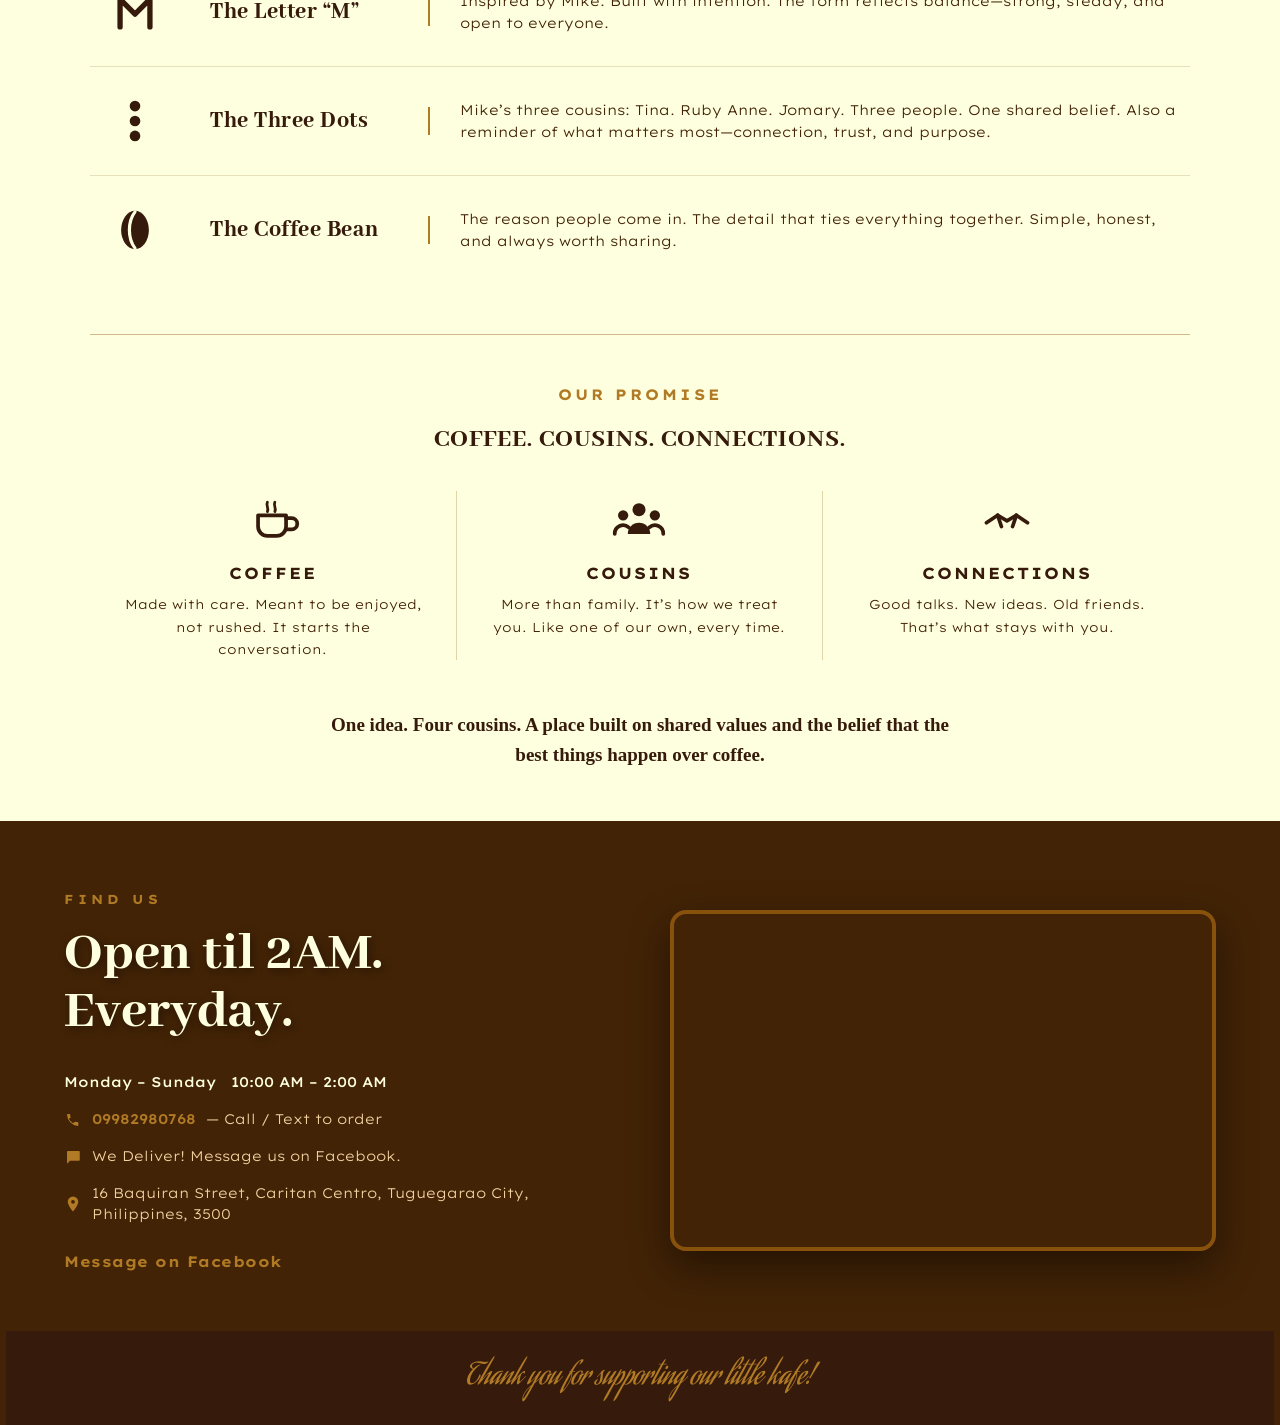
==== commit d9976425: "added gallery, best seller, about" ====
--- a/homepage/index.html
+++ b/homepage/index.html
@@ -23,14 +23,19 @@
         </a>
       </div>
 
+      <input type="checkbox" id="nav-menu-toggle" class="nav-toggle-check">
+      <label for="nav-menu-toggle" class="nav-hamburger" aria-label="Toggle menu">
+        <span></span><span></span><span></span>
+      </label>
+
       <ul class="nav-menu">
+        <li><a href="#best-page">best</a></li>
         <li><a href="#menu-page">menu</a></li>
-        <li><a href="#best-page">best</a></li>
-        <li><a href="#visit-page">visit</a></li>
         <li><a href="#gallery-page">gallery</a></li>
         <li><a href="#about-page">about</a></li>
+        <li><a href="#visit-page">visit</a></li>
         <li>
-            <a href="https://facebook.com" target="_blank" class="order-btn">
+            <a href="https://www.facebook.com/profile.php?id=61592022271806" target="_blank" class="order-btn">
               <span class="btn-symbol">❖</span>
               <span>ORDER<br>NOW</span>
             </a>
@@ -42,16 +47,98 @@
   <!-- HOME SECTION -->
   <div class="homepage">
     <div class="home-hero-content">
-      <div class="home-main-heading">
-        <span class="home-line-top">WE ARE</span><br>
-        <span class="home-line-bottom">OPEN</span>
-      </div>
-      <div class="home-sched">
-        <p>10:00 AM - 2:00 AM EVERYDAY</p>
+      <div class="home-text">
+        <p class="home-status"><span class="status-dot"></span>Open Daily &middot; 10:00 AM &ndash; 2:00 AM</p>
+        <h1 class="home-headline">Where Every Cup Connects</h1>
+        <p class="home-lead">Rooted in good coffee and real conversations, Mike Kafe Ta is the little kafe where cousins become friends and strangers feel at home. Open daily from 10AM till 2AM.</p>
+        <div class="home-cta">
+          <a href="https://www.facebook.com/profile.php?id=61592022271806" target="_blank" rel="noopener" class="home-btn home-btn-primary">Order on Facebook</a>
+          <a href="#menu-page" class="home-btn home-btn-secondary">See the Menu</a>
+        </div>
+      </div>
+      <div class="home-product">
+        <img src="../assets/best sellers/Layered Iced Coffee Café no bg.png" alt="Mike Kafe Ta signature iced coffee">
       </div>
     </div>
   </div>
   <!-- HOME SECTION END -->
+  <!-- BEST SECTION -->
+  <div class="bestpage" id="best-page">
+    <div class="besttitle">
+      <h1>Best</h1>
+      <h1>Sellers</h1>
+      <p class="best-subtitle">The drinks that everyone keeps coming back for</p>
+    </div>
+    <div class="best-container">
+
+      <div class="best-card">
+        <div class="best-img-wrap">
+          <img src="../assets/best sellers/Biscoff Frappe no bg.png" alt="Biscoff Frappe" class="best-img">
+        </div>
+        <h3 class="best-name">Biscoff Frappe</h3>
+        <p class="best-tagline">Blended cookie bliss in every sip.</p>
+        <span class="best-price">₱139</span>
+      </div>
+
+      <div class="best-card">
+        <div class="best-img-wrap">
+          <img src="../assets/best sellers/Biscoff Latte no bg.png" alt="Biscoff Latte" class="best-img">
+        </div>
+        <h3 class="best-name">Biscoff Latte</h3>
+        <p class="best-tagline">Warm spice meets smooth espresso.</p>
+        <span class="best-price">₱139</span>
+      </div>
+
+      <div class="best-card">
+        <div class="best-img-wrap">
+          <img src="../assets/best sellers/Sea Salt Latte no bg.png" alt="Sea Salt Latte" class="best-img">
+        </div>
+        <h3 class="best-name">Sea Salt Latte</h3>
+        <p class="best-tagline">Sweet, salty, impossible to resist.</p>
+        <span class="best-price">₱139</span>
+      </div>
+
+      <div class="best-card">
+        <div class="best-img-wrap">
+          <img src="../assets/best sellers/Iced Matcha Latte Café no bg.png" alt="Iced Matcha Latte" class="best-img">
+        </div>
+        <h3 class="best-name">Iced Matcha Latte</h3>
+        <p class="best-tagline">Garden-fresh green tea, chilled.</p>
+        <span class="best-price">₱139</span>
+      </div>
+
+      <div class="best-card">
+        <div class="best-img-wrap">
+          <img src="../assets/best sellers/Layered Iced Coffee Café no bg.png" alt="Layered Iced Coffee" class="best-img">
+        </div>
+        <h3 class="best-name">Spanish Latte</h3>
+        <p class="best-tagline">Bold layers that wake you up.</p>
+        <span class="best-price">₱129</span>
+      </div>
+
+      <!-- NEW BEST SELLER 1 — paste image path into src="", then update name/tagline/price -->
+      <div class="best-card">
+        <div class="best-img-wrap">
+          <img src="" alt="Best seller" class="best-img">
+        </div>
+        <h3 class="best-name">Drink Name</h3>
+        <p class="best-tagline">Short tagline here.</p>
+        <span class="best-price">₱000</span>
+      </div>
+
+      <!-- NEW BEST SELLER 2 — paste image path into src="", then update name/tagline/price -->
+      <div class="best-card">
+        <div class="best-img-wrap">
+          <img src="" alt="Best seller" class="best-img">
+        </div>
+        <h3 class="best-name">Drink Name</h3>
+        <p class="best-tagline">Short tagline here.</p>
+        <span class="best-price">₱000</span>
+      </div>
+
+    </div>
+  </div>
+  <!-- BEST SECTION END -->
   <!-- MENU SECTION -->
   <div class="menupage" id="menu-page">
     <div class="menutitle">
@@ -228,111 +315,276 @@
     </div>
   </div>
   <!-- MENU SECTION END -->
-  <!-- BEST SECTION -->
-  <div class="bestpage" id="best-page">
-    <div class="besttitle">
-      <h1>Best</h1>
-      <h1>Sellers</h1>
-      <p class="best-subtitle">The drinks that everyone keeps coming back for</p>
-    </div>
-    <div class="best-container">
-
-      <div class="best-card">
-        <div class="best-img-wrap">
-          <img src="../assets/best sellers/Biscoff Frappe no bg.png" alt="Biscoff Frappe" class="best-img">
-        </div>
-        <h3 class="best-name">Biscoff Frappe</h3>
-        <p class="best-tagline">Blended cookie bliss in every sip.</p>
-        <span class="best-price">₱139</span>
-      </div>
-
-      <div class="best-card">
-        <div class="best-img-wrap">
-          <img src="../assets/best sellers/Biscoff Latte no bg.png" alt="Biscoff Latte" class="best-img">
-        </div>
-        <h3 class="best-name">Biscoff Latte</h3>
-        <p class="best-tagline">Warm spice meets smooth espresso.</p>
-        <span class="best-price">₱139</span>
-      </div>
-
-      <div class="best-card">
-        <div class="best-img-wrap">
-          <img src="../assets/best sellers/Sea Salt Latte no bg.png" alt="Sea Salt Latte" class="best-img">
-        </div>
-        <h3 class="best-name">Sea Salt Latte</h3>
-        <p class="best-tagline">Sweet, salty, impossible to resist.</p>
-        <span class="best-price">₱139</span>
-      </div>
-
-      <div class="best-card">
-        <div class="best-img-wrap">
-          <img src="../assets/best sellers/Iced Matcha Latte Café no bg.png" alt="Iced Matcha Latte" class="best-img">
-        </div>
-        <h3 class="best-name">Iced Matcha Latte</h3>
-        <p class="best-tagline">Garden-fresh green tea, chilled.</p>
-        <span class="best-price">₱139</span>
-      </div>
-
-      <div class="best-card">
-        <div class="best-img-wrap">
-          <img src="../assets/best sellers/Layered Iced Coffee Café no bg.png" alt="Layered Iced Coffee" class="best-img">
-        </div>
-        <h3 class="best-name">Spanish Latte</h3>
-        <p class="best-tagline">Bold layers that wake you up.</p>
-        <span class="best-price">₱129</span>
-      </div>
-
-    </div>
-  </div>
-  <!-- BEST SECTION END -->
 
   <!-- MARQUEE -->
   <div class="marquee" aria-hidden="true">
-    <span>COFFEE <b class="dot"></b>•</b> COUSINS <b class="dot">•</b> CONNECTIONS <b class="dot">•</b> OPEN TIL 2AM <b class="dot">•</b> WE DELIVER <b class="dot">•</b> GOOD VIBES <b class="dot">•</b>&nbsp;</span>
     <span>COFFEE <b class="dot">•</b> COUSINS <b class="dot">•</b> CONNECTIONS <b class="dot">•</b> OPEN TIL 2AM <b class="dot">•</b> WE DELIVER <b class="dot">•</b> GOOD VIBES <b class="dot">•</b>&nbsp;</span>
+    <span>COFFEE <b class="dot">•</b> COUSINS <b class="dot">•</b> CONNECTIONS <b class="dot">•</b> OPEN TIL 2AM <b class="dot">•</b> WE DELIVER <b class="dot">•</b> GOOD VIBES <b class="dot">•</b>&nbsp;</span>
   </div>
   <!-- MARQUEE END-->
 
-   <!-- VISIT SECTION -->  
-  <div class="visitpage" id="visit-page">
-    <div class="visit-hero-content">
-
-        <div class="visit-main-heading">
-            <span class="visit-line-top">VISIT US</span>
-
-            <input type="checkbox" id="map-toggle">
-
-            <label for="map-toggle" class="visit-line-bottom">
-                HERE
-            </label>
-
-            <div class="map">
-              <!-- if you want to zoom in more on the map find and adjust "!1d1200" in the iframe src
-               (btw update this comment to make it easier for others to find)-->
-                <iframe
-                    src="https://www.google.com/maps/embed?pb=!1m18!1m12!1m3!1d1200!2d121.70690558608332!3d17.61935146336688!2m3!1f0!2f0!3f0!3m2!1i1024!2i768!4f13.1!3m3!1m2!1s0x3385850029095a5d%3A0x20213d326d0cfe0!2sMike%20Kage%20Ta!5e0!3m2!1sen!2sph!4v1792317779005!5m2!1sen!2sph"
-                    title="Mike Kafe Ta location map"
-                    loading="lazy"
-                    allowfullscreen
-                    referrerpolicy="no-referrer-when-downgrade">
-                </iframe>
-            </div>
-        </div>
-
-    </div>
-  </div>
-
-  <!-- VISIT SECTION END -->
+
   <!-- GALLERY SECTION -->
   <div class="gallerypage" id="gallery-page">
-    gallery
+    <div class="gallerytitle">
+      <h1>Gallery</h1>
+      <p class="gallery-script">moments &amp; memories</p>
+      <p class="gallery-subtitle">A peek into life at Mike Kafe Ta</p>
+    </div>
+
+    <div class="gallery-grid">
+      <!-- ============================================================
+           GALLERY IMAGES — paste each image path into the src="" below.
+           Example: src="../assets/gallery/photo1.jpg"
+           ============================================================ -->
+
+      <figure class="gallery-item">
+        <!-- IMAGE 1 -->
+        <img class="gallery-img" src="" alt="Mike Kafe Ta moment">
+        <figcaption class="gallery-caption">Freshly brewed</figcaption>
+      </figure>
+
+      <figure class="gallery-item">
+        <!-- IMAGE 2 -->
+        <img class="gallery-img" src="" alt="Mike Kafe Ta moment">
+        <figcaption class="gallery-caption">Cousins &amp; connections</figcaption>
+      </figure>
+
+      <figure class="gallery-item">
+        <!-- IMAGE 3 -->
+        <img class="gallery-img" src="" alt="Mike Kafe Ta moment">
+        <figcaption class="gallery-caption">Our cozy corner</figcaption>
+      </figure>
+
+      <figure class="gallery-item">
+        <!-- IMAGE 4 -->
+        <img class="gallery-img" src="" alt="Mike Kafe Ta moment">
+        <figcaption class="gallery-caption">Signature sips</figcaption>
+      </figure>
+
+      <figure class="gallery-item">
+        <!-- IMAGE 5 -->
+        <img class="gallery-img" src="" alt="Mike Kafe Ta moment">
+        <figcaption class="gallery-caption">Late-night brews</figcaption>
+      </figure>
+
+      <figure class="gallery-item">
+        <!-- IMAGE 6 -->
+        <img class="gallery-img" src="" alt="Mike Kafe Ta moment">
+        <figcaption class="gallery-caption">Made with love</figcaption>
+      </figure>
+
+      <figure class="gallery-item">
+        <!-- IMAGE 7 -->
+        <img class="gallery-img" src="" alt="Mike Kafe Ta moment">
+        <figcaption class="gallery-caption">Sweet treats</figcaption>
+      </figure>
+
+      <figure class="gallery-item">
+        <!-- IMAGE 8 -->
+        <img class="gallery-img" src="" alt="Mike Kafe Ta moment">
+        <figcaption class="gallery-caption">See you soon</figcaption>
+      </figure>
+    </div>
   </div>
   <!-- GALLERY SECTION END -->
   <!-- ABOUT SECTION -->
   <div class="aboutpage" id="about-page">
-    about
+    <div class="abouttitle">
+      <h1>About</h1>
+      <p class="about-script">our little kafe</p>
+    </div>
+
+    <!-- OUR STORY -->
+    <div class="about-story">
+      <div class="about-logo">
+        <svg class="logo-lockup" viewBox="0 0 200 230" role="img" aria-label="Mike Kafe Ta logo">
+          <g fill="none" stroke="#361b0d" stroke-width="7" stroke-linecap="round" stroke-linejoin="round">
+            <!-- three dots -->
+            <circle cx="100" cy="14" r="4" fill="#361b0d" stroke="none"/>
+            <circle cx="100" cy="34" r="4" fill="#361b0d" stroke="none"/>
+            <circle cx="100" cy="54" r="4" fill="#361b0d" stroke="none"/>
+            <!-- roof -->
+            <polyline points="52,118 100,78 148,118"/>
+            <!-- the letter M -->
+            <path d="M74,120 V175 M74,120 L100,150 L126,120 M126,120 V175"/>
+          </g>
+          <!-- coffee bean -->
+          <g transform="translate(100,205)">
+            <ellipse cx="0" cy="0" rx="12" ry="16" fill="#361b0d"/>
+            <path d="M0,-13 C-6,-6 -6,6 0,13" fill="none" stroke="#FEFFDE" stroke-width="2.5" stroke-linecap="round"/>
+          </g>
+        </svg>
+        <h2 class="logo-wordmark">MIKE KAFE TA</h2>
+        <div class="logo-rule"></div>
+        <p class="logo-slogan">COFFEE. COUSINS. CONNECTIONS.</p>
+      </div>
+
+      <div class="about-narrative">
+        <h3 class="about-kicker">Our Story</h3>
+        <p>Mike Kafe Ta is a play of words. It may sound &ldquo;Makkapitta,&rdquo; meaning &ldquo;cousins,&rdquo; or &ldquo;Mike, kafa Ta,&rdquo; meaning &ldquo;Mike, let&rsquo;s have coffee,&rdquo; in the Ybanag language.</p>
+        <p>Mike Kafe Ta began with a simple idea from Mike.</p>
+        <p>He saw the need for a place where people could pause, talk, and feel at ease&mdash;over good coffee and real conversations.</p>
+        <p>He brought that idea to his three cousins, Tina, Ruby Anne, and Jomary. Together, they built it from the ground up.</p>
+        <p>Each of them plays a part. Different strengths. One goal. A space that&rsquo;s honest, familiar, and made for the kind of moments that matter.</p>
+        <p>Mike Kafe Ta is their way of giving back&mdash;through coffee, company, and the connections that stay.</p>
+      </div>
+    </div>
+
+    <div class="about-divider"></div>
+
+    <!-- LOGO MEANING -->
+    <div class="about-meaning">
+      <h3 class="about-kicker about-kicker-center">Logo Meaning</h3>
+
+      <div class="meaning-row">
+        <div class="meaning-icon">
+          <svg viewBox="0 0 60 60" role="img" aria-label="The roof">
+            <polyline points="10,42 30,20 50,42" fill="none" stroke="#361b0d" stroke-width="5" stroke-linecap="round" stroke-linejoin="round"/>
+          </svg>
+        </div>
+        <h4 class="meaning-name">The Roof</h4>
+        <p class="meaning-desc">A quiet nod to home. A place where people can be themselves. No need to rush. No need to pretend.</p>
+      </div>
+
+      <div class="meaning-row">
+        <div class="meaning-icon">
+          <svg viewBox="0 0 60 60" role="img" aria-label="The letter M">
+            <path d="M16,44 V18 L30,32 L44,18 V44" fill="none" stroke="#361b0d" stroke-width="5" stroke-linecap="round" stroke-linejoin="round"/>
+          </svg>
+        </div>
+        <h4 class="meaning-name">The Letter &ldquo;M&rdquo;</h4>
+        <p class="meaning-desc">Inspired by Mike. Built with intention. The form reflects balance&mdash;strong, steady, and open to everyone.</p>
+      </div>
+
+      <div class="meaning-row">
+        <div class="meaning-icon">
+          <svg viewBox="0 0 60 60" role="img" aria-label="The three dots">
+            <circle cx="30" cy="16" r="5" fill="#361b0d"/>
+            <circle cx="30" cy="30" r="5" fill="#361b0d"/>
+            <circle cx="30" cy="44" r="5" fill="#361b0d"/>
+          </svg>
+        </div>
+        <h4 class="meaning-name">The Three Dots</h4>
+        <p class="meaning-desc">Mike&rsquo;s three cousins: Tina. Ruby Anne. Jomary. Three people. One shared belief. Also a reminder of what matters most&mdash;connection, trust, and purpose.</p>
+      </div>
+
+      <div class="meaning-row">
+        <div class="meaning-icon">
+          <svg viewBox="0 0 60 60" role="img" aria-label="The coffee bean">
+            <ellipse cx="30" cy="30" rx="13" ry="18" fill="#361b0d"/>
+            <path d="M30,13 C23,22 23,38 30,47" fill="none" stroke="#FEFFDE" stroke-width="3" stroke-linecap="round"/>
+          </svg>
+        </div>
+        <h4 class="meaning-name">The Coffee Bean</h4>
+        <p class="meaning-desc">The reason people come in. The detail that ties everything together. Simple, honest, and always worth sharing.</p>
+      </div>
+    </div>
+
+    <div class="about-divider"></div>
+
+    <!-- OUR PROMISE -->
+    <div class="about-promise">
+      <h3 class="about-kicker about-kicker-center">Our Promise</h3>
+      <p class="promise-slogan">COFFEE. COUSINS. CONNECTIONS.</p>
+
+      <div class="promise-grid">
+        <div class="promise-col">
+          <div class="promise-icon">
+            <svg viewBox="0 0 60 60" role="img" aria-label="Coffee">
+              <path d="M14,26 H44 V38 A10,10 0 0 1 34,48 H24 A10,10 0 0 1 14,38 Z" fill="none" stroke="#361b0d" stroke-width="4" stroke-linejoin="round"/>
+              <path d="M44,29 H50 A6,6 0 0 1 50,41 H44" fill="none" stroke="#361b0d" stroke-width="4" stroke-linecap="round" stroke-linejoin="round"/>
+              <path d="M24,12 C22,16 26,18 24,22 M32,12 C30,16 34,18 32,22" fill="none" stroke="#361b0d" stroke-width="3" stroke-linecap="round"/>
+            </svg>
+          </div>
+          <h4 class="promise-name">Coffee</h4>
+          <p class="promise-desc">Made with care. Meant to be enjoyed, not rushed. It starts the conversation.</p>
+        </div>
+
+        <div class="promise-col">
+          <div class="promise-icon">
+            <svg viewBox="0 0 60 60" role="img" aria-label="Cousins">
+              <circle cx="30" cy="20" r="7" fill="#361b0d"/>
+              <path d="M18,46 A12,12 0 0 1 42,46 Z" fill="#361b0d"/>
+              <circle cx="13" cy="26" r="5.5" fill="#361b0d"/>
+              <path d="M4,46 A9,9 0 0 1 19,39" fill="none" stroke="#361b0d" stroke-width="4" stroke-linecap="round"/>
+              <circle cx="47" cy="26" r="5.5" fill="#361b0d"/>
+              <path d="M56,46 A9,9 0 0 0 41,39" fill="none" stroke="#361b0d" stroke-width="4" stroke-linecap="round"/>
+            </svg>
+          </div>
+          <h4 class="promise-name">Cousins</h4>
+          <p class="promise-desc">More than family. It&rsquo;s how we treat you. Like one of our own, every time.</p>
+        </div>
+
+        <div class="promise-col">
+          <div class="promise-icon">
+            <svg viewBox="0 0 60 60" role="img" aria-label="Connections">
+              <path d="M8,34 L20,26 L30,32 L40,26 L52,34" fill="none" stroke="#361b0d" stroke-width="4" stroke-linecap="round" stroke-linejoin="round"/>
+              <path d="M20,26 L24,38 M40,26 L36,38" fill="none" stroke="#361b0d" stroke-width="4" stroke-linecap="round" stroke-linejoin="round"/>
+            </svg>
+          </div>
+          <h4 class="promise-name">Connections</h4>
+          <p class="promise-desc">Good talks. New ideas. Old friends. That&rsquo;s what stays with you.</p>
+        </div>
+      </div>
+    </div>
+
+    <p class="about-tagline">One idea. Four cousins. A place built on shared values and the belief that the best things happen over coffee.</p>
   </div>
   <!-- ABOUT SECTION END -->
+
+  <!-- VISIT SECTION (footer) -->
+  <div class="visitpage" id="visit-page">
+    <div class="visit-grid">
+      <div class="visit-info">
+        <p class="visit-kicker">Find Us</p>
+        <h2 class="visit-headline">Open til 2AM.<br>Everyday.</h2>
+
+        <ul class="visit-list">
+          <li class="visit-hours">Monday &ndash; Sunday &nbsp; 10:00 AM &ndash; 2:00 AM</li>
+
+          <li>
+            <svg class="visit-ic" viewBox="0 0 24 24" aria-hidden="true">
+              <path d="M6.6 10.8a12 12 0 0 0 5.6 5.6l1.9-1.9a1 1 0 0 1 1-.24 9.6 9.6 0 0 0 3 .48 1 1 0 0 1 1 1V19a1 1 0 0 1-1 1A16 16 0 0 1 4 5a1 1 0 0 1 1-1h2.3a1 1 0 0 1 1 1 9.6 9.6 0 0 0 .48 3 1 1 0 0 1-.24 1z" fill="#b17a25"/>
+            </svg>
+            <a href="tel:09982980768">09982980768</a> &mdash; Call / Text to order
+          </li>
+
+          <li>
+            <svg class="visit-ic" viewBox="0 0 24 24" aria-hidden="true">
+              <path d="M4 4h16a1 1 0 0 1 1 1v11a1 1 0 0 1-1 1H8l-4 4V5a1 1 0 0 1 1-1z" fill="#b17a25"/>
+            </svg>
+            We Deliver! Message us on Facebook.
+          </li>
+
+          <li>
+            <svg class="visit-ic" viewBox="0 0 24 24" aria-hidden="true">
+              <path d="M12 2a7 7 0 0 0-7 7c0 5 7 13 7 13s7-8 7-13a7 7 0 0 0-7-7zm0 9.5A2.5 2.5 0 1 1 12 6.5a2.5 2.5 0 0 1 0 5z" fill="#b17a25"/>
+            </svg>
+            16 Baquiran Street, Caritan Centro, Tuguegarao City, Philippines, 3500
+          </li>
+        </ul>
+
+        <a href="https://www.facebook.com/profile.php?id=61592022271806" target="_blank" rel="noopener" class="visit-fb">Message on Facebook</a>
+      </div>
+
+      <div class="visit-map">
+        <!-- if you want to zoom in more on the map find and adjust "!1d1200" in the iframe src -->
+        <iframe
+            src="https://www.google.com/maps/embed?pb=!1m18!1m12!1m3!1d1200!2d121.70690558608332!3d17.61935146336688!2m3!1f0!2f0!3f0!3m2!1i1024!2i768!4f13.1!3m3!1m2!1s0x3385850029095a5d%3A0x20213d326d0cfe0!2sMike%20Kage%20Ta!5e0!3m2!1sen!2sph!4v1792317779005!5m2!1sen!2sph"
+            title="Mike Kafe Ta location map"
+            loading="lazy"
+            allowfullscreen
+            referrerpolicy="no-referrer-when-downgrade">
+        </iframe>
+      </div>
+    </div>
+
+    <div class="visit-thanks">
+      <p>Thank you for supporting our little kafe!</p>
+    </div>
+  </div>
+  <!-- VISIT SECTION END -->
 
   <script src="index.js" defer></script>
 </body>
--- a/homepage/index.css
+++ b/homepage/index.css
@@ -154,6 +154,30 @@
     text-align: center;
 }
 
+/* Hamburger toggle (hidden on desktop) */
+.nav-toggle-check { display: none; }
+
+.nav-hamburger {
+    display: none;
+    flex-direction: column;
+    justify-content: center;
+    gap: 6px;
+    width: 44px;
+    height: 44px;
+    padding: 10px;
+    cursor: pointer;
+    box-sizing: border-box;
+}
+
+.nav-hamburger span {
+    display: block;
+    width: 100%;
+    height: 3px;
+    border-radius: 2px;
+    background: #361b0d;
+    transition: transform 0.3s ease, opacity 0.3s ease;
+}
+
 @keyframes constant-flash {
     0% {
         opacity: 1;
@@ -175,79 +199,195 @@
 =====================
 */
 .homepage {
-    background-image: linear-gradient(to right, rgba(0, 0, 0, 0.5), rgba(0, 0, 0, 0)), url(../assets/images/IMG_1181.JPG);
+    background-image: linear-gradient(to right, rgba(0, 0, 0, 0.7), rgba(0, 0, 0, 0.2)), url(../assets/images/IMG_1181.JPG);
     width: 100%;
-    height: 100vh; 
+    min-height: 100vh;
     background-size: cover;
     background-position: center;
     background-repeat: no-repeat;
-    /* feel free to remove fixed bg attachment if it looks bad */
     background-attachment: fixed;
     display: flex;
+    align-items: center;
+    box-sizing: border-box;
+    padding: 90px 6% 40px;
+}
+
+.home-hero-content {
+    display: grid;
+    grid-template-columns: 1fr 1fr;
+    align-items: center;
+    gap: 40px;
+    width: 100%;
+    max-width: 1300px;
+    margin: 0 auto;
+}
+
+/* Floating product image (left) */
+.home-product {
+    display: flex;
+    justify-content: center;
+}
+
+.home-product img {
+    width: auto;
+    max-width: 100%;
+    max-height: 72vh;
+    object-fit: contain;
+    filter: drop-shadow(12px 20px 30px rgba(0, 0, 0, 0.55));
+    animation: heroFloat 5s ease-in-out infinite;
+}
+
+/* Text block (right) */
+.home-text {
+    text-align: left;
+    display: flex;
     flex-direction: column;
+    align-items: flex-start;
+}
+
+.home-status {
+    display: inline-flex;
+    align-items: center;
+    gap: 10px;
+    font-family: "Lexend Exa", sans-serif;
+    font-size: 13px;
+    font-weight: 600;
+    letter-spacing: 2px;
+    text-transform: uppercase;
+    color: #FEFFDE;
+    margin: 0 0 18px 0;
+}
+
+.status-dot {
+    width: 10px;
+    height: 10px;
+    border-radius: 50%;
+    background: #b17a25;
+    box-shadow: 0 0 0 0 rgba(177, 122, 37, 0.6);
+    animation: statusPulse 2s ease-in-out infinite;
+}
+
+.home-headline {
+    font-family: "Abhaya Libre", serif;
+    font-size: clamp(42px, 6vw, 84px);
+    font-weight: 800;
+    line-height: 1.05;
+    letter-spacing: -1px;
+    color: #FEFFDE;
+    margin: 0 0 20px 0;
+    text-shadow: 3px 5px 18px rgba(0, 0, 0, 0.55);
+}
+
+.home-lead {
+    font-family: "Lexend Exa", sans-serif;
+    font-size: 16px;
+    font-weight: 300;
+    line-height: 1.7;
+    color: #f2d2a0;
+    max-width: 48ch;
+    margin: 0 0 30px 0;
+}
+
+/* CTA buttons */
+.home-cta {
+    display: flex;
+    gap: 16px;
+    flex-wrap: wrap;
     justify-content: flex-start;
-    align-items: flex-start;
-    box-sizing: border-box;
-    padding-top: 40px; 
-    padding-left: 20px;
-}
-.home-hero-content {
-    display: flex;
-    flex-direction: column;
-    align-items: center;
-    gap: 30px; 
-}
-.home-main-heading {
-    font-family: "Lexend Exa", sans-serif;
-    font-size: 85px;           
-    color: #FEFFDE;            
-    font-weight: 800;          
-    letter-spacing: -1px;      
-    margin: 0;
-    padding: 15px 120px;
-    text-shadow: 3px 5px 15px rgba(0, 0, 0, 0.55); 
-    text-align: center;
-}
-/* "WE ARE" */
-.home-line-top {
-    font-family: "Abhaya Libre ExtraBold", serif;
-    text-shadow: 2px 2px 4px rgba(0, 0, 0, 0.3);
-    font-size: 125px;
-    font-weight: 400;
+}
+
+.home-btn {
+    font-family: "Lexend Exa", sans-serif;
+    font-size: 14px;
+    font-weight: 700;
+    letter-spacing: 0.5px;
+    padding: 14px 30px;
+    border-radius: 30px;
+    text-decoration: none;
+    cursor: pointer;
+    transition: transform 0.2s ease, background-color 0.25s ease, color 0.25s ease, box-shadow 0.25s ease;
+}
+
+.home-btn-primary {
+    background: #b17a25;
     color: #FEFFDE;
-    letter-spacing: -1px;
-    line-height: 1;
-    text-shadow: 7px 7px 5px #00000097;
-}
-/* "OPEN" */
-.home-line-bottom {
-    font-family: "Abhaya Libre ExtraBold", serif;
-    font-size: 125px;
-    font-weight: 400;
+    border: 2px solid #b17a25;
+    box-shadow: 0 8px 20px rgba(0, 0, 0, 0.35);
+}
+
+.home-btn-primary:hover {
+    transform: translateY(-3px);
+    background: #c88f32;
+    border-color: #c88f32;
+}
+
+.home-btn-secondary {
+    background: transparent;
     color: #FEFFDE;
-    background-color: #361b0d;
-    letter-spacing: -3px;
-    line-height: 1;
-    padding: 3px 30px 3px 20px;        
-    border-radius: 12px;
-    margin-right: 75px;
-    box-shadow: 7px 7px 5px #00000097;
-}
-/* OPENS AT 10AM TO 2AM */
-.home-sched {
-    background-color: #361b0d; 
-    border-radius: 50px;       
-    padding: 15px 20px;        
-    box-shadow: 0 8px 24px rgba(0, 0, 0, 0.3);
-}
-.home-sched p {
-    font-family: "Lexend Exa", sans-serif;
-    font-size: 18px;           
-    font-weight: 500;
-    color: #FEFFDE;            
-    margin: 0;
-    letter-spacing: 2px;       
-    text-align: center;
+    border: 2px solid #FEFFDE;
+}
+
+.home-btn-secondary:hover {
+    transform: translateY(-3px);
+    background: #FEFFDE;
+    color: #361b0d;
+}
+
+.home-btn:focus-visible {
+    outline: 3px solid #d6ad69;
+    outline-offset: 4px;
+}
+
+@keyframes heroFloat {
+    0%, 100% { transform: translateY(0); }
+    50% { transform: translateY(-14px); }
+}
+
+@keyframes statusPulse {
+    0% { box-shadow: 0 0 0 0 rgba(177, 122, 37, 0.6); }
+    70% { box-shadow: 0 0 0 10px rgba(177, 122, 37, 0); }
+    100% { box-shadow: 0 0 0 0 rgba(177, 122, 37, 0); }
+}
+
+@media (prefers-reduced-motion: no-preference) {
+    .home-status { animation: heroRise 0.6s ease-out both; }
+    .home-headline { animation: heroRise 0.6s ease-out 0.1s both; }
+    .home-lead { animation: heroRise 0.6s ease-out 0.2s both; }
+    .home-cta { animation: heroRise 0.6s ease-out 0.3s both; }
+
+    @keyframes heroRise {
+        from { opacity: 0; transform: translateY(16px); }
+        to { opacity: 1; transform: none; }
+    }
+}
+
+@media (prefers-reduced-motion: reduce) {
+    .home-product img { animation: none; }
+    .status-dot { animation: none; }
+}
+
+/* Responsive: stack product over text */
+@media (max-width: 820px) {
+    .homepage {
+        padding: 100px 24px 50px;
+    }
+    .home-hero-content {
+        grid-template-columns: 1fr;
+        gap: 24px;
+    }
+    .home-product img {
+        max-height: 40vh;
+    }
+    .home-text {
+        text-align: center;
+        align-items: center;
+    }
+    .home-cta {
+        justify-content: center;
+    }
+    .home-lead {
+        max-width: none;
+    }
 }
 
 /*
@@ -592,11 +732,10 @@
     padding: 36px 24px 28px;
 
     box-shadow: 0 8px 24px rgba(0, 0, 0, 0.3);
-    transition: all 0.3s ease;
+    transition: transform 0.3s ease, box-shadow 0.3s ease;
 }
 
 .best-card:hover {
-    transition: all 0.3s ease;
     transform: translateY(-10px) scale(1.03);
     box-shadow: 0 16px 36px rgba(0, 0, 0, 0.45);
 }
@@ -725,171 +864,157 @@
 */
 .visitpage {
     width: 100%;
-    min-height: 800px;
     background-color: #422306;
-    padding: 60px 5% 70px;
+    padding: 70px 5% 0;
     box-sizing: border-box;
 }
 
-.visit-hero-content {
-    display: flex;
-    flex-direction: column;
+/* Two-column footer layout */
+.visit-grid {
+    display: grid;
+    grid-template-columns: 1fr 1fr;
+    gap: 60px;
     align-items: center;
-    gap: 30px;
-}
-
-/* Main heading container */
-.visit-main-heading {
-    display: flex;
-    flex-direction: column;
+    max-width: 1200px;
+    margin: 0 auto;
+    padding-bottom: 60px;
+}
+
+/* "FIND US" kicker */
+.visit-kicker {
+    font-family: "Lexend Exa", sans-serif;
+    font-size: 13px;
+    font-weight: 700;
+    letter-spacing: 4px;
+    text-transform: uppercase;
+    color: #b17a25;
+    margin: 0 0 18px 0;
+}
+
+/* Headline */
+.visit-headline {
+    font-family: "Abhaya Libre", serif;
+    font-size: 56px;
+    font-weight: 800;
+    line-height: 1.05;
+    color: #FEFFDE;
+    margin: 0 0 30px 0;
+    text-shadow: 2px 3px 10px rgba(0, 0, 0, 0.4);
+}
+
+/* Info list */
+.visit-list {
+    list-style: none;
+    margin: 0 0 26px 0;
+    padding: 0;
+}
+
+.visit-list li {
+    display: flex;
     align-items: center;
-
-    font-family: "Lexend Exa", sans-serif;
-    font-size: 85px;
+    gap: 10px;
+
+    font-family: "Lexend Exa", sans-serif;
+    font-size: 14px;
+    font-weight: 300;
+    line-height: 1.5;
+    color: #f2d2a0;
+    margin-bottom: 16px;
+}
+
+.visit-list .visit-hours {
+    font-weight: 500;
     color: #FEFFDE;
-    font-weight: 800;
-    letter-spacing: -1px;
-    text-align: center;
-
-    margin: 0;
-    padding: 0;
-
-    text-shadow: 3px 5px 15px rgba(0, 0, 0, 0.55);
-}
-
-/* VISIT US text */
-.visit-line-top {
-    font-family: "Lexend Exa", sans-serif;
-    font-size: 85px;
-    font-weight: 400;
-    color: #FEFFDE;
-    letter-spacing: -1px;
-    line-height: 1;
-    text-shadow: 7px 7px 5px #00000062;
-}
-
-/* Hide checkbox but keep it functional */
-#map-toggle {
-    position: absolute;
-    opacity: 0;
-    width: 1px;
-    height: 1px;
-}
-
-/* HERE button */
-.visit-line-bottom {
+}
+
+.visit-ic {
+    flex: 0 0 auto;
+    width: 18px;
+    height: 18px;
+}
+
+.visit-list a {
+    color: #b17a25;
+    font-weight: 600;
+    text-decoration: none;
+    transition: color 0.25s ease;
+}
+
+.visit-list a:hover {
+    color: #d6ad69;
+    text-decoration: underline;
+}
+
+/* Facebook link */
+.visit-fb {
     display: inline-block;
-
-    font-family: "Lexend Exa", sans-serif;
-    font-size: 85px;
-    font-weight: 400;
-    color: #361b0d;
-    background-color: #FEFFDE;
-
-    letter-spacing: -3px;
-    line-height: 1;
-    padding: 5px 40px;
-
-    border-radius: 12px;
-    box-shadow: 7px 7px 5px #00000062;
-
-    cursor: pointer;
-    transition:
-        background-color 0.2s ease,
-        transform 0.2s ease;
-}
-
-/* Hover effect */
-.visit-line-bottom:hover {
-    background-color: #D6AD69;
-    transform: translateY(3px);
-}
-
-/* Keyboard accessibility */
-#map-toggle:focus-visible + .visit-line-bottom {
-    outline: 3px solid #D6AD69;
-    outline-offset: 6px;
-}
-
-/* Map container: closed by default */
-.map {
+    font-family: "Lexend Exa", sans-serif;
+    font-size: 15px;
+    font-weight: 700;
+    letter-spacing: 0.5px;
+    color: #b17a25;
+    text-decoration: none;
+    transition: color 0.25s ease, transform 0.25s ease;
+}
+
+.visit-fb:hover {
+    color: #d6ad69;
+    transform: translateX(3px);
+}
+
+/* Framed live map */
+.visit-map {
     width: 100%;
-    max-width: 900px;
-
-    height: 0;
+    aspect-ratio: 16 / 10;
     overflow: hidden;
-    opacity: 0;
-
-    border: 0 solid #88520D;
-    border-radius: 18px;
-    box-shadow: 0 12px 30px rgba(0, 0, 0, 0.35);
-
-    margin-top: 0;
-
-    transition:
-        height 0.7s ease,
-        opacity 0.5s ease,
-        margin-top 0.7s ease,
-        border-width 0.7s ease;
-}
-
-/* Google Maps iframe */
-.map iframe {
+    border: 4px solid #88520d;
+    border-radius: 16px;
+    box-shadow: 0 16px 40px rgba(0, 0, 0, 0.45);
+}
+
+.visit-map iframe {
     display: block;
     width: 100%;
     height: 100%;
     border: 0;
 }
 
-/* Open map when HERE is clicked */
-#map-toggle:checked ~ .map {
-    height: 450px;
-    width: 1800px;
-    opacity: 1;
-    margin-top: 35px;
-    border-width: 4px;
-}
-
-/* Change button appearance when map is open */
-#map-toggle:checked + .visit-line-bottom {
-    background-color: #D6AD69;
+/* Closing thank-you bar */
+.visit-thanks {
+    background-color: #361b0d;
+    margin: 0 -5%;
+    padding: 24px 5%;
+    text-align: center;
+}
+
+.visit-thanks p {
+    font-family: "Aguafina Script", cursive;
+    font-size: 30px;
+    font-weight: 400;
+    color: #b17a25;
+    margin: 0;
 }
 
 /* Responsive design */
-@media (max-width: 600px) {
-    .visitpage {
-        min-height: auto;
-        padding: 40px 18px 50px;
-    }
-
-    .visit-main-heading {
-        font-size: clamp(42px, 10vw, 65px);
-    }
-
-    .visit-line-top,
-    .visit-line-bottom {
-        font-size: inherit;
-    }
-
-    .visit-line-bottom {
-        padding: 5px 20px;
-        letter-spacing: -2px;
-    }
-
-    .map {
-        border-radius: 12px;
-    }
-
-    #map-toggle:checked ~ .map {
-        height: 350px;
-        margin-top: 25px;
+@media (max-width: 820px) {
+    .visit-grid {
+        grid-template-columns: 1fr;
+        gap: 36px;
+    }
+
+    .visit-headline {
+        font-size: 42px;
+    }
+
+    .visit-map {
+        aspect-ratio: 4 / 3;
     }
 }
 
 /* Respect reduced-motion preferences */
 @media (prefers-reduced-motion: reduce) {
-    .map,
-    .visit-line-bottom {
+    .visit-list a,
+    .visit-fb {
         transition: none;
     }
 }
@@ -911,6 +1036,126 @@
     box-sizing: border-box;
 }
 
+/* Gallery title (matches menu/best title patterns) */
+.gallerytitle {
+    text-align: center;
+    color: #422306;
+    margin-bottom: 40px;
+}
+
+.gallerytitle h1 {
+    font-family: "Abhaya Libre", serif;
+    font-size: 72px;
+    font-weight: 800;
+    line-height: 0.9;
+    margin: 0;
+    text-shadow: 0 2px 4px rgba(0, 0, 0, 0.15);
+}
+
+.gallery-script {
+    font-family: "Aguafina Script", cursive;
+    font-size: 46px;
+    font-weight: 400;
+    color: #b17a25;
+    margin: 4px 0 0 0;
+}
+
+.gallery-script::after {
+    content: "";
+    display: block;
+    width: 90px;
+    height: 3px;
+    background: #b17a25;
+    border-radius: 2px;
+    margin: 12px auto 0;
+}
+
+.gallery-subtitle {
+    font-family: "Lexend Exa", sans-serif;
+    font-size: 14px;
+    font-weight: 300;
+    letter-spacing: 3px;
+    text-transform: uppercase;
+    color: #88520d;
+    margin: 16px 0 0 0;
+}
+
+/* Responsive photo grid */
+.gallery-grid {
+    display: grid;
+    grid-template-columns: repeat(auto-fit, minmax(260px, 1fr));
+    gap: 24px;
+    max-width: 1200px;
+    margin: 0 auto;
+}
+
+/* Framed photo tile */
+.gallery-item {
+    position: relative;
+    margin: 0;
+    aspect-ratio: 4 / 3;
+    overflow: hidden;
+    border: 4px solid #88520d;
+    border-radius: 16px;
+    box-shadow: 0 8px 24px rgba(0, 0, 0, 0.25);
+    transition: transform 0.3s ease, box-shadow 0.3s ease;
+}
+
+.gallery-item:hover {
+    transform: translateY(-6px) scale(1.02);
+    box-shadow: 0 16px 36px rgba(0, 0, 0, 0.4);
+}
+
+/* The image (placeholder gradient shows while src is empty) */
+.gallery-img {
+    width: 100%;
+    height: 100%;
+    object-fit: cover;
+    display: block;
+    background: linear-gradient(135deg, #4a2a0c, #2e1806);
+    transition: transform 0.4s ease;
+}
+
+.gallery-item:hover .gallery-img {
+    transform: scale(1.08);
+}
+
+/* Caption overlay, slides in on hover */
+.gallery-caption {
+    position: absolute;
+    left: 0;
+    right: 0;
+    bottom: 0;
+
+    font-family: "Lexend Exa", sans-serif;
+    font-size: 14px;
+    font-weight: 500;
+    letter-spacing: 0.5px;
+    color: #FEFFDE;
+    text-align: center;
+
+    padding: 14px 12px;
+    background: linear-gradient(to top, rgba(54, 27, 13, 0.92), rgba(54, 27, 13, 0));
+
+    opacity: 0;
+    transform: translateY(100%);
+    transition: opacity 0.3s ease, transform 0.3s ease;
+}
+
+.gallery-item:hover .gallery-caption {
+    opacity: 1;
+    transform: translateY(0);
+}
+
+/* Respect reduced-motion preferences */
+@media (prefers-reduced-motion: reduce) {
+    .gallery-item,
+    .gallery-img,
+    .gallery-caption {
+        transition: none;
+    }
+}
+
 /* 
 =====================
 ABOUT
@@ -923,7 +1168,410 @@
     background-position: center;
     background-repeat: no-repeat;
     
-    background-color: #422306;
+    background-color: #FEFFDE;
+    color: #361b0d;
     padding: 60px 4% 50px;
     box-sizing: border-box;
-}+}
+
+/* About title (matches gallery/menu title patterns) */
+.abouttitle {
+    text-align: center;
+    color: #422306;
+    margin-bottom: 50px;
+}
+
+.abouttitle h1 {
+    font-family: "Abhaya Libre", serif;
+    font-size: 72px;
+    font-weight: 800;
+    line-height: 0.9;
+    margin: 0;
+    text-shadow: 0 2px 4px rgba(0, 0, 0, 0.12);
+}
+
+.about-script {
+    font-family: "Aguafina Script", cursive;
+    font-size: 44px;
+    font-weight: 400;
+    color: #b17a25;
+    margin: 4px 0 0 0;
+}
+
+.about-script::after {
+    content: "";
+    display: block;
+    width: 90px;
+    height: 3px;
+    background: #b17a25;
+    border-radius: 2px;
+    margin: 12px auto 0;
+}
+
+/* Small-caps section label (kicker) */
+.about-kicker {
+    font-family: "Lexend Exa", sans-serif;
+    font-size: 15px;
+    font-weight: 700;
+    letter-spacing: 3px;
+    text-transform: uppercase;
+    color: #b17a25;
+    margin: 0 0 20px 0;
+}
+
+.about-kicker-center {
+    text-align: center;
+}
+
+/* Shared content width */
+.about-story,
+.about-meaning,
+.about-promise {
+    max-width: 1100px;
+    margin: 0 auto;
+}
+
+/* ===== OUR STORY ===== */
+.about-story {
+    display: grid;
+    grid-template-columns: 1fr 1.4fr;
+    gap: 60px;
+    align-items: start;
+}
+
+.about-logo {
+    display: flex;
+    flex-direction: column;
+    align-items: center;
+    text-align: center;
+    position: sticky;
+    top: 100px;
+}
+
+.logo-lockup {
+    width: 170px;
+    height: auto;
+}
+
+.logo-wordmark {
+    font-family: "Lexend Exa", sans-serif;
+    font-size: 26px;
+    font-weight: 800;
+    letter-spacing: 3px;
+    color: #361b0d;
+    margin: 10px 0 0 0;
+}
+
+.logo-rule {
+    display: flex;
+    align-items: center;
+    justify-content: center;
+    gap: 10px;
+    width: 180px;
+    height: 2px;
+    background: #361b0d;
+    margin: 14px 0 12px;
+}
+
+.logo-slogan {
+    font-family: "Lexend Exa", sans-serif;
+    font-size: 11px;
+    font-weight: 600;
+    letter-spacing: 3px;
+    color: #361b0d;
+    margin: 0;
+}
+
+.about-narrative p {
+    font-family: "Lexend Exa", sans-serif;
+    font-size: 15px;
+    font-weight: 300;
+    line-height: 1.7;
+    color: #422306;
+    margin: 0 0 18px 0;
+    max-width: 62ch;
+}
+
+.about-narrative p:last-child {
+    margin-bottom: 0;
+}
+
+/* Section dividers */
+.about-divider {
+    max-width: 1100px;
+    height: 1px;
+    background: rgba(136, 82, 13, 0.4);
+    margin: 50px auto;
+}
+
+/* ===== LOGO MEANING ===== */
+.meaning-row {
+    display: grid;
+    grid-template-columns: 90px 220px 1fr;
+    align-items: center;
+    gap: 30px;
+    padding: 22px 0;
+    border-bottom: 1px solid rgba(136, 82, 13, 0.18);
+}
+
+.meaning-row:last-child {
+    border-bottom: none;
+}
+
+.meaning-icon {
+    display: flex;
+    align-items: center;
+    justify-content: center;
+}
+
+.meaning-icon svg {
+    width: 64px;
+    height: 64px;
+}
+
+.meaning-name {
+    font-family: "Abhaya Libre", serif;
+    font-size: 24px;
+    font-weight: 800;
+    letter-spacing: 0.5px;
+    color: #361b0d;
+    margin: 0;
+    padding-right: 30px;
+    border-right: 2px solid #b17a25;
+}
+
+.meaning-desc {
+    font-family: "Lexend Exa", sans-serif;
+    font-size: 14px;
+    font-weight: 300;
+    line-height: 1.6;
+    color: #422306;
+    margin: 0;
+}
+
+/* ===== OUR PROMISE ===== */
+.promise-slogan {
+    text-align: center;
+    font-family: "Abhaya Libre", serif;
+    font-size: 26px;
+    font-weight: 800;
+    letter-spacing: 1px;
+    color: #361b0d;
+    margin: 0 0 36px 0;
+}
+
+.promise-grid {
+    display: grid;
+    grid-template-columns: repeat(3, 1fr);
+    gap: 0;
+}
+
+.promise-col {
+    padding: 0 30px;
+    text-align: center;
+    border-right: 1px solid rgba(136, 82, 13, 0.25);
+}
+
+.promise-col:last-child {
+    border-right: none;
+}
+
+.promise-icon svg {
+    width: 56px;
+    height: 56px;
+}
+
+.promise-name {
+    font-family: "Lexend Exa", sans-serif;
+    font-size: 16px;
+    font-weight: 700;
+    letter-spacing: 2px;
+    text-transform: uppercase;
+    color: #361b0d;
+    margin: 12px 0 10px 0;
+}
+
+.promise-desc {
+    font-family: "Lexend Exa", sans-serif;
+    font-size: 13px;
+    font-weight: 300;
+    line-height: 1.7;
+    color: #422306;
+    margin: 0;
+}
+
+/* ===== Closing tagline ===== */
+.about-tagline {
+    max-width: 640px;
+    margin: 50px auto 0;
+    text-align: center;
+    font-family: "Abhaya Libre", serif;
+    font-size: 19px;
+    font-weight: 600;
+    line-height: 1.6;
+    color: #361b0d;
+}
+
+/* ===== Responsive ===== */
+@media (max-width: 820px) {
+    .about-story {
+        grid-template-columns: 1fr;
+        gap: 36px;
+    }
+    .about-logo {
+        position: static;
+    }
+    .about-narrative p {
+        max-width: none;
+    }
+
+    .meaning-row {
+        grid-template-columns: 56px 1fr;
+        grid-template-areas:
+            "icon name"
+            "icon desc";
+        gap: 6px 20px;
+        align-items: start;
+    }
+    .meaning-icon {
+        grid-area: icon;
+        align-items: start;
+        padding-top: 4px;
+    }
+    .meaning-icon svg {
+        width: 48px;
+        height: 48px;
+    }
+    .meaning-name {
+        grid-area: name;
+        border-right: none;
+        padding-right: 0;
+        font-size: 21px;
+    }
+    .meaning-desc {
+        grid-area: desc;
+    }
+
+    .promise-grid {
+        grid-template-columns: 1fr;
+        gap: 28px;
+    }
+    .promise-col {
+        border-right: none;
+        border-bottom: 1px solid rgba(136, 82, 13, 0.25);
+        padding: 0 0 24px;
+    }
+    .promise-col:last-child {
+        border-bottom: none;
+        padding-bottom: 0;
+    }
+}
+
+/* ============================================================
+   MOBILE RESPONSIVE PASS
+   ============================================================ */
+@media (max-width: 820px) {
+    /* --- Navbar: hamburger --- */
+    .navbar { padding: 12px 20px; }
+
+    .logo-icon { height: 40px; }
+    .logo-title { font-size: 18px; letter-spacing: 1px; }
+    .logo-subtitle { font-size: 7px; }
+
+    .nav-hamburger { display: flex; }
+
+    .nav-menu {
+        position: absolute;
+        top: 100%;
+        left: 0;
+        right: 0;
+        flex-direction: column;
+        align-items: stretch;
+        gap: 0;
+        background: #feffde;
+        box-shadow: 0 8px 20px rgba(0, 0, 0, 0.25);
+
+        max-height: 0;
+        overflow: hidden;
+        transition: max-height 0.35s ease;
+    }
+
+    .nav-toggle-check:checked ~ .nav-menu {
+        max-height: 420px;
+    }
+
+    .nav-menu li {
+        width: 100%;
+        text-align: center;
+        border-top: 1px solid rgba(54, 27, 13, 0.12);
+    }
+
+    .nav-menu a {
+        display: block;
+        padding: 16px 20px;
+        font-size: 18px;
+    }
+
+    .nav-menu a:hover { transform: none; }
+
+    .nav-menu .order-btn {
+        justify-content: center;
+        margin: 14px auto;
+        width: calc(100% - 40px);
+    }
+
+    /* Hamburger -> X when open */
+    .nav-toggle-check:checked ~ .nav-hamburger span:nth-child(1) {
+        transform: translateY(9px) rotate(45deg);
+    }
+    .nav-toggle-check:checked ~ .nav-hamburger span:nth-child(2) {
+        opacity: 0;
+    }
+    .nav-toggle-check:checked ~ .nav-hamburger span:nth-child(3) {
+        transform: translateY(-9px) rotate(-45deg);
+    }
+
+    /* --- Fixed background glitches on mobile --- */
+    .homepage,
+    .menupage {
+        background-attachment: scroll;
+    }
+
+    /* --- Menu section --- */
+    .menutitle h1:first-child { font-size: 40px; padding-right: 0; }
+    .menutitle h1:last-child  { font-size: 34px; padding-left: 0; }
+
+    .menu-nav {
+        flex-wrap: wrap;
+        gap: 8px;
+    }
+    .menu-nav label {
+        padding: 8px 16px;
+        font-size: 13px;
+    }
+
+    .menu-section { padding: 16px; }
+    .menu-section h2 { font-size: 34px; }
+    .menu-names { columns: 1; }
+
+    /* --- Section paddings + big titles --- */
+    .bestpage,
+    .gallerypage,
+    .aboutpage,
+    .menupage {
+        padding-left: 18px;
+        padding-right: 18px;
+    }
+
+    .gallerytitle h1,
+    .abouttitle h1 { font-size: 46px; }
+    .gallery-script,
+    .about-script { font-size: 34px; }
+}
+
+@media (max-width: 480px) {
+    .home-headline { font-size: 38px; }
+    .menutitle h1:first-child { font-size: 32px; }
+    .menutitle h1:last-child  { font-size: 28px; }
+    .visit-headline { font-size: 34px; }
+}
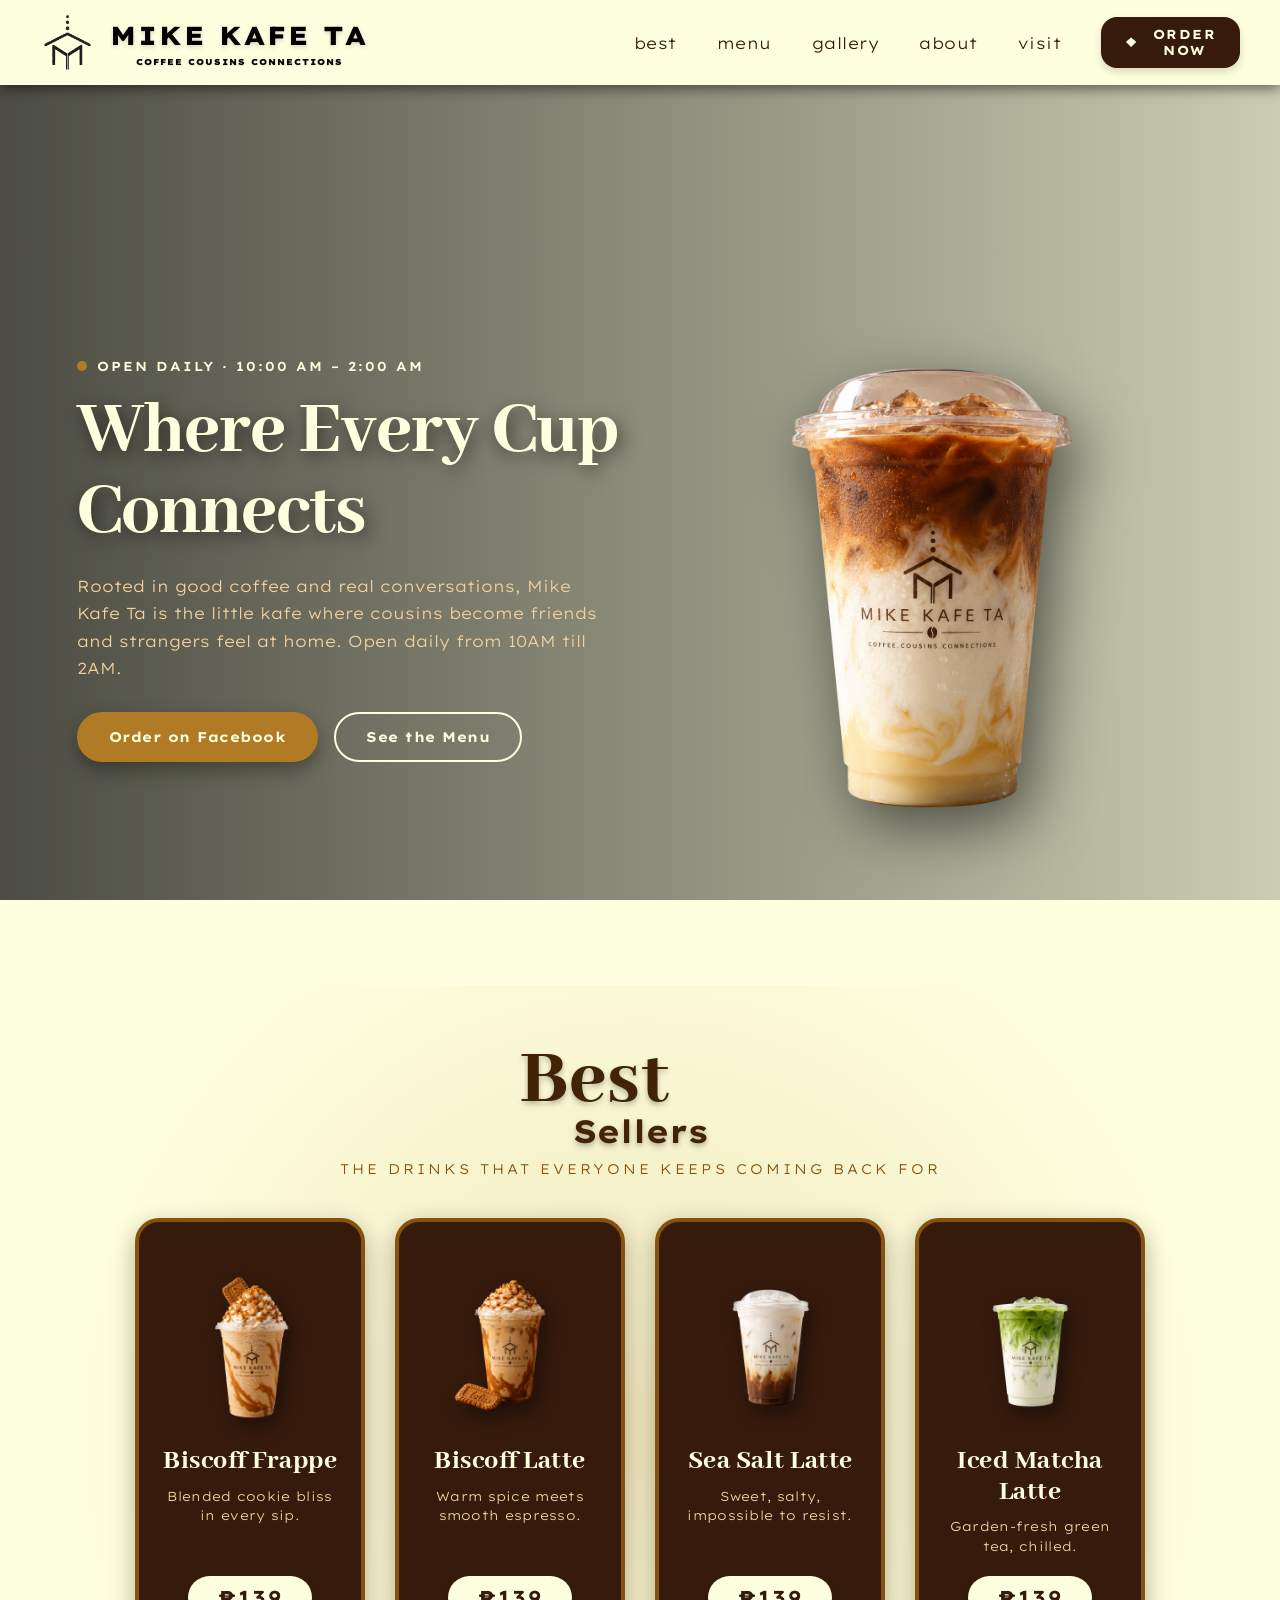
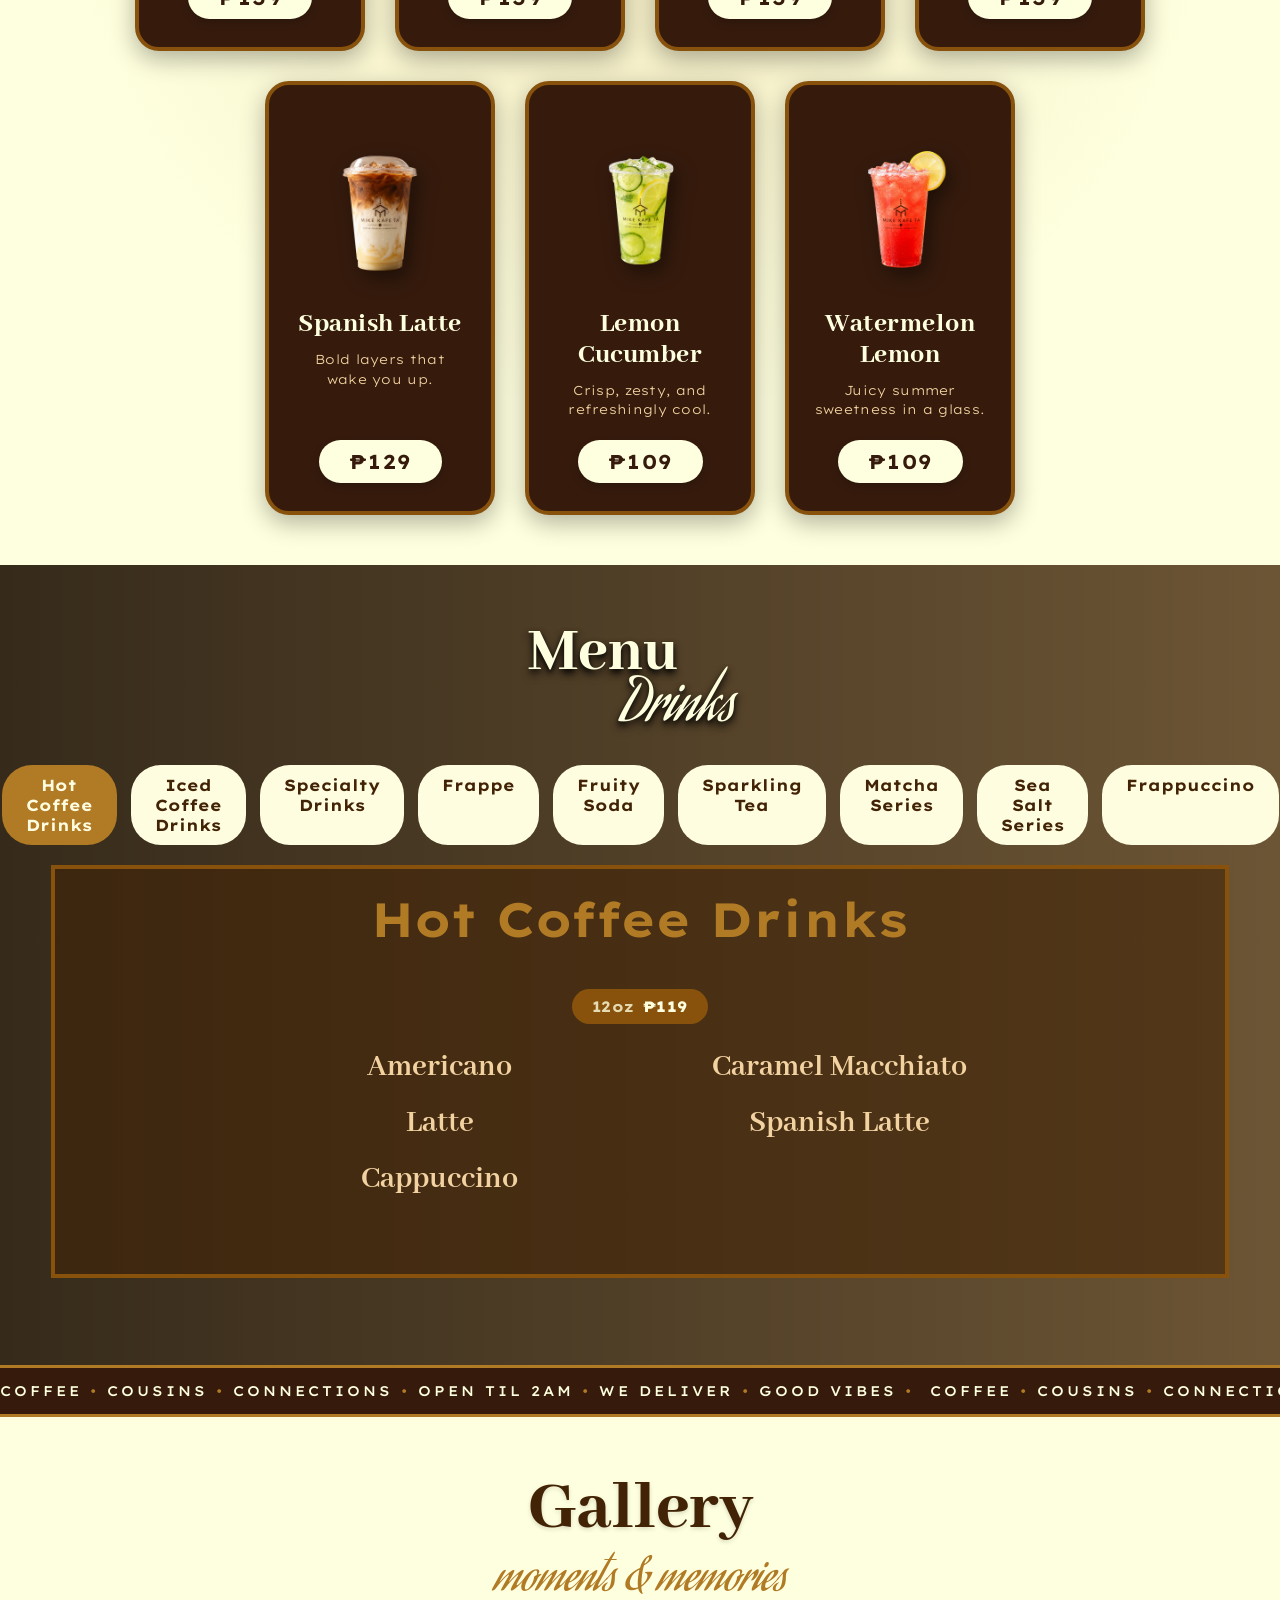
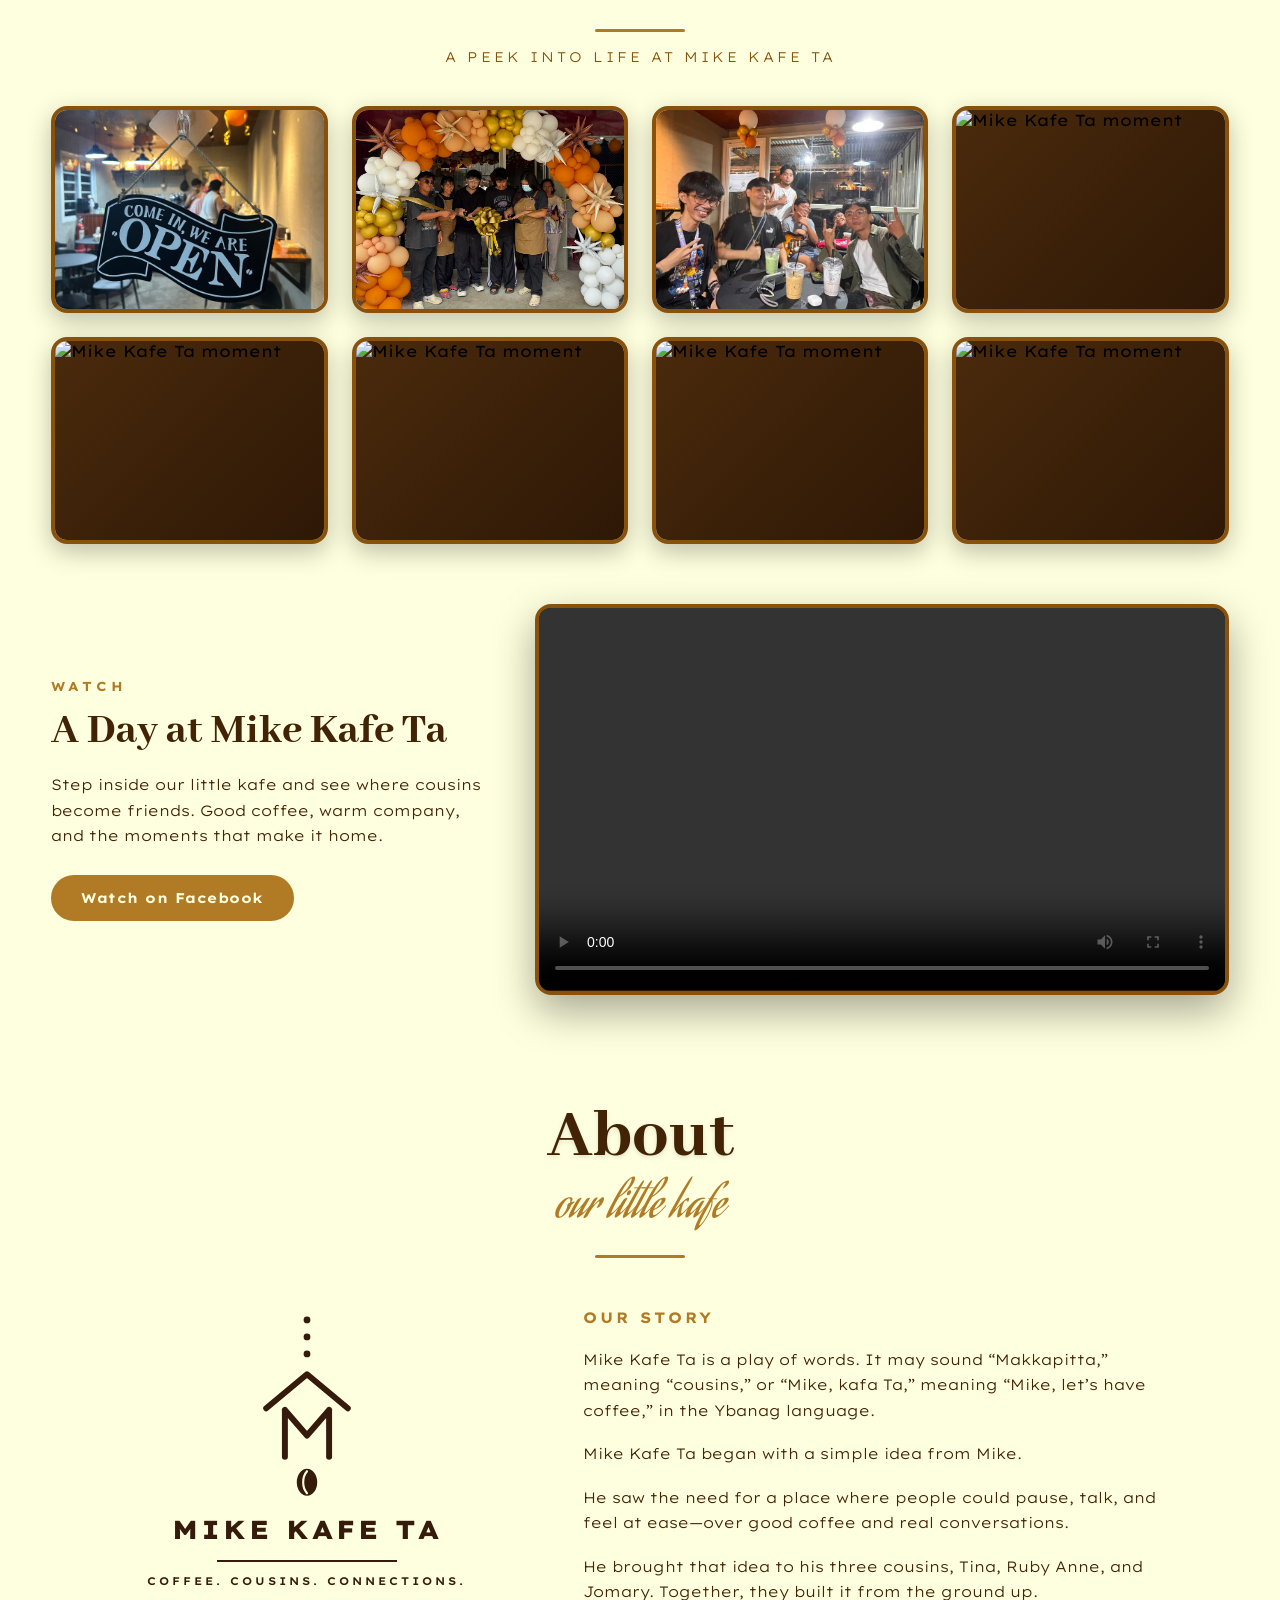
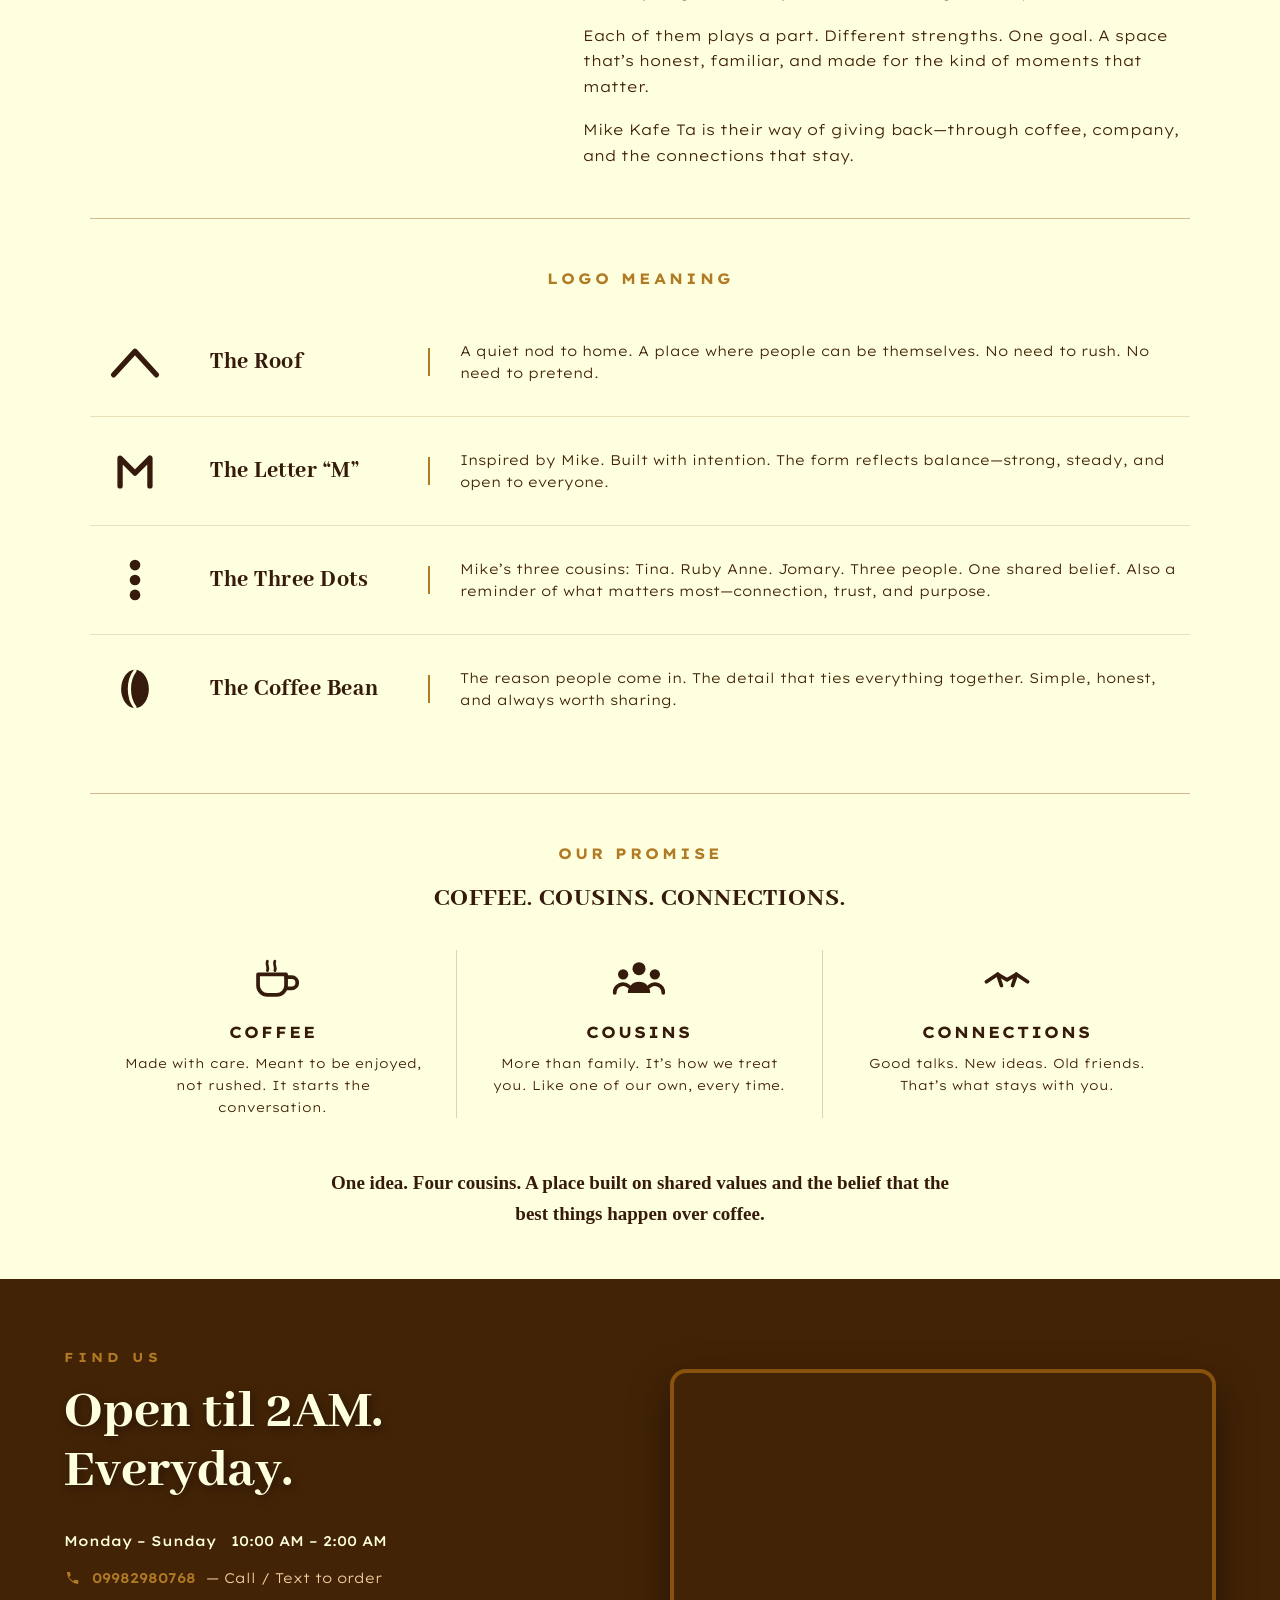
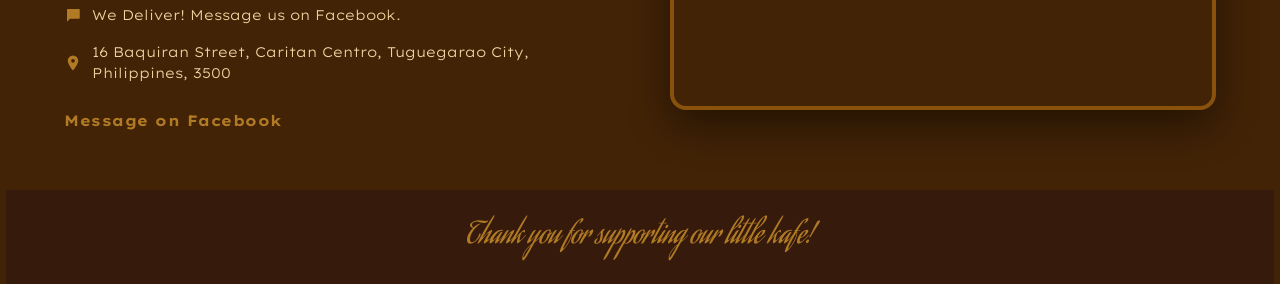
==== commit d71173a9: "added some photos and video in the gallery section" ====
--- a/homepage/index.html
+++ b/homepage/index.html
@@ -15,7 +15,7 @@
     <div class="navdiv">
       <div class="logo">
         <a href="#">
-          <img src="../assets/others/logo.png" alt="Mike Kafe Ta Icon" class="logo-icon">
+          <img src="assets/others/logo.png" alt="Mike Kafe Ta Icon" class="logo-icon">
           <div class="logo-text">
             <h1 class="logo-title">MIKE KAFE TA</h1>
             <p class="logo-subtitle">COFFEE COUSINS CONNECTIONS</p>
@@ -57,7 +57,7 @@
         </div>
       </div>
       <div class="home-product">
-        <img src="../assets/best sellers/Layered Iced Coffee Café no bg.png" alt="Mike Kafe Ta signature iced coffee">
+        <img src="assets/best sellers/Layered Iced Coffee Café no bg.png" alt="Mike Kafe Ta signature iced coffee">
       </div>
     </div>
   </div>
@@ -73,7 +73,7 @@
 
       <div class="best-card">
         <div class="best-img-wrap">
-          <img src="../assets/best sellers/Biscoff Frappe no bg.png" alt="Biscoff Frappe" class="best-img">
+          <img src="assets/best sellers/Biscoff Frappe no bg.png" alt="Biscoff Frappe" class="best-img">
         </div>
         <h3 class="best-name">Biscoff Frappe</h3>
         <p class="best-tagline">Blended cookie bliss in every sip.</p>
@@ -82,7 +82,7 @@
 
       <div class="best-card">
         <div class="best-img-wrap">
-          <img src="../assets/best sellers/Biscoff Latte no bg.png" alt="Biscoff Latte" class="best-img">
+          <img src="assets/best sellers/Biscoff Latte no bg.png" alt="Biscoff Latte" class="best-img">
         </div>
         <h3 class="best-name">Biscoff Latte</h3>
         <p class="best-tagline">Warm spice meets smooth espresso.</p>
@@ -91,7 +91,7 @@
 
       <div class="best-card">
         <div class="best-img-wrap">
-          <img src="../assets/best sellers/Sea Salt Latte no bg.png" alt="Sea Salt Latte" class="best-img">
+          <img src="assets/best sellers/Sea Salt Latte no bg.png" alt="Sea Salt Latte" class="best-img">
         </div>
         <h3 class="best-name">Sea Salt Latte</h3>
         <p class="best-tagline">Sweet, salty, impossible to resist.</p>
@@ -100,7 +100,7 @@
 
       <div class="best-card">
         <div class="best-img-wrap">
-          <img src="../assets/best sellers/Iced Matcha Latte Café no bg.png" alt="Iced Matcha Latte" class="best-img">
+          <img src="assets/best sellers/Iced Matcha Latte Café no bg.png" alt="Iced Matcha Latte" class="best-img">
         </div>
         <h3 class="best-name">Iced Matcha Latte</h3>
         <p class="best-tagline">Garden-fresh green tea, chilled.</p>
@@ -109,31 +109,29 @@
 
       <div class="best-card">
         <div class="best-img-wrap">
-          <img src="../assets/best sellers/Layered Iced Coffee Café no bg.png" alt="Layered Iced Coffee" class="best-img">
+          <img src="assets/best sellers/Layered Iced Coffee Café no bg.png" alt="Layered Iced Coffee" class="best-img">
         </div>
         <h3 class="best-name">Spanish Latte</h3>
         <p class="best-tagline">Bold layers that wake you up.</p>
         <span class="best-price">₱129</span>
       </div>
 
-      <!-- NEW BEST SELLER 1 — paste image path into src="", then update name/tagline/price -->
       <div class="best-card">
         <div class="best-img-wrap">
-          <img src="" alt="Best seller" class="best-img">
-        </div>
-        <h3 class="best-name">Drink Name</h3>
-        <p class="best-tagline">Short tagline here.</p>
-        <span class="best-price">₱000</span>
-      </div>
-
-      <!-- NEW BEST SELLER 2 — paste image path into src="", then update name/tagline/price -->
+          <img src="assets/best sellers/Lemon Cucumber no bg.png" alt="Lemon Cucumber" class="best-img">
+        </div>
+        <h3 class="best-name">Lemon Cucumber</h3>
+        <p class="best-tagline">Crisp, zesty, and refreshingly cool.</p>
+        <span class="best-price">₱109</span>
+      </div>
+
       <div class="best-card">
         <div class="best-img-wrap">
-          <img src="" alt="Best seller" class="best-img">
-        </div>
-        <h3 class="best-name">Drink Name</h3>
-        <p class="best-tagline">Short tagline here.</p>
-        <span class="best-price">₱000</span>
+          <img src="assets/best sellers/Watermelon Lemon no bg.png" alt="Watermelon Lemon" class="best-img">
+        </div>
+        <h3 class="best-name">Watermelon Lemon</h3>
+        <p class="best-tagline">Juicy summer sweetness in a glass.</p>
+        <span class="best-price">₱109</span>
       </div>
 
     </div>
@@ -335,30 +333,30 @@
     <div class="gallery-grid">
       <!-- ============================================================
            GALLERY IMAGES — paste each image path into the src="" below.
-           Example: src="../assets/gallery/photo1.jpg"
+           Example: src="assets/images/IMG_1181.JPG"
            ============================================================ -->
 
       <figure class="gallery-item">
         <!-- IMAGE 1 -->
-        <img class="gallery-img" src="" alt="Mike Kafe Ta moment">
+        <img class="gallery-img" src="assets/gallery/open.png" alt="Mike Kafe Ta moment">
         <figcaption class="gallery-caption">Freshly brewed</figcaption>
       </figure>
 
       <figure class="gallery-item">
         <!-- IMAGE 2 -->
-        <img class="gallery-img" src="" alt="Mike Kafe Ta moment">
+        <img class="gallery-img" src="assets/gallery/756345077_122105804235400742_8672201102924824546_n.jpg " alt="Mike Kafe Ta moment">
         <figcaption class="gallery-caption">Cousins &amp; connections</figcaption>
       </figure>
 
       <figure class="gallery-item">
         <!-- IMAGE 3 -->
-        <img class="gallery-img" src="" alt="Mike Kafe Ta moment">
+        <img class="gallery-img" src="assets/gallery/gallery 1.jpg" alt="Mike Kafe Ta moment">
         <figcaption class="gallery-caption">Our cozy corner</figcaption>
       </figure>
 
       <figure class="gallery-item">
         <!-- IMAGE 4 -->
-        <img class="gallery-img" src="" alt="Mike Kafe Ta moment">
+        <img class="gallery-img" src="assets/images/IMG_1208.JPG" alt="Mike Kafe Ta moment">
         <figcaption class="gallery-caption">Signature sips</figcaption>
       </figure>
 
@@ -385,6 +383,26 @@
         <img class="gallery-img" src="" alt="Mike Kafe Ta moment">
         <figcaption class="gallery-caption">See you soon</figcaption>
       </figure>
+    </div>
+
+    <!-- FEATURED VIDEO -->
+    <div class="gallery-feature">
+      <div class="gallery-feature-text">
+        <p class="gallery-feature-kicker">Watch</p>
+        <h2 class="gallery-feature-title">A Day at Mike Kafe Ta</h2>
+        <p class="gallery-feature-desc">Step inside our little kafe and see where cousins become friends. Good coffee, warm company, and the moments that make it home.</p>
+        <a href="https://www.facebook.com/reel/2510649966044546" target="_blank" rel="noopener" class="gallery-feature-link">Watch on Facebook</a>
+      </div>
+      <div class="gallery-feature-video">
+        <video
+          class="gallery-feature-player"
+          src="assets/gallery/montage.mp4"
+          controls
+          playsinline
+          preload="metadata">
+          Your browser does not support the video tag.
+        </video>
+      </div>
     </div>
   </div>
   <!-- GALLERY SECTION END -->
--- a/homepage/index.css
+++ b/homepage/index.css
@@ -199,7 +199,7 @@
 =====================
 */
 .homepage {
-    background-image: linear-gradient(to right, rgba(0, 0, 0, 0.7), rgba(0, 0, 0, 0.2)), url(../assets/images/IMG_1181.JPG);
+    background-image: linear-gradient(to right, rgba(0, 0, 0, 0.7), rgba(0, 0, 0, 0.2)), url(assets/images/IMG_1181.JPG);
     width: 100%;
     min-height: 100vh;
     background-size: cover;
@@ -397,7 +397,7 @@
 */
 
 .menupage {
-    background-image: linear-gradient(to right, rgba(0, 0, 0, 0.5), rgba(0, 0, 0, 0)), url(../assets/images/IMG_1199.JPG);
+    background-image: linear-gradient(to right, rgba(0, 0, 0, 0.5), rgba(0, 0, 0, 0)), url(assets/images/IMG_1199.JPG);
     
     width: 100%;
     min-height: 800px; 
@@ -1156,6 +1156,109 @@
     }
 }
 
+/* Featured video panel */
+.gallery-feature {
+    display: grid;
+    grid-template-columns: 1fr 1.6fr;
+    gap: 50px;
+    align-items: center;
+    max-width: 1200px;
+    margin: 60px auto 0;
+}
+
+/* Framed 16:9 video, matching gallery tiles */
+.gallery-feature-video {
+    width: 100%;
+    aspect-ratio: 16 / 9;
+    overflow: hidden;
+    border: 4px solid #88520d;
+    border-radius: 16px;
+    box-shadow: 0 16px 40px rgba(0, 0, 0, 0.35);
+    background: linear-gradient(135deg, #4a2a0c, #2e1806);
+}
+
+.gallery-feature-video .gallery-feature-player {
+    display: block;
+    width: 100%;
+    height: 100%;
+    border: 0;
+    object-fit: cover;
+    background: #2e1806;
+}
+
+.gallery-feature-text {
+    text-align: left;
+}
+
+.gallery-feature-kicker {
+    font-family: "Lexend Exa", sans-serif;
+    font-size: 13px;
+    font-weight: 700;
+    letter-spacing: 4px;
+    text-transform: uppercase;
+    color: #b17a25;
+    margin: 0 0 14px 0;
+}
+
+.gallery-feature-title {
+    font-family: "Abhaya Libre", serif;
+    font-size: 44px;
+    font-weight: 800;
+    line-height: 1.05;
+    color: #422306;
+    margin: 0 0 18px 0;
+}
+
+.gallery-feature-desc {
+    font-family: "Lexend Exa", sans-serif;
+    font-size: 15px;
+    font-weight: 300;
+    line-height: 1.7;
+    color: #422306;
+    max-width: 48ch;
+    margin: 0 0 26px 0;
+}
+
+.gallery-feature-link {
+    display: inline-block;
+    font-family: "Lexend Exa", sans-serif;
+    font-size: 14px;
+    font-weight: 700;
+    letter-spacing: 0.5px;
+    color: #FEFFDE;
+    background: #b17a25;
+    border: 2px solid #b17a25;
+    border-radius: 30px;
+    padding: 12px 28px;
+    text-decoration: none;
+    transition: transform 0.2s ease, background-color 0.25s ease, color 0.25s ease;
+}
+
+.gallery-feature-link:hover {
+    transform: translateY(-3px);
+    background: #c88f32;
+    border-color: #c88f32;
+}
+
+/* Responsive: stack video over text, centered */
+@media (max-width: 820px) {
+    .gallery-feature {
+        grid-template-columns: 1fr;
+        gap: 28px;
+        justify-items: center;
+        text-align: center;
+    }
+    .gallery-feature-video {
+        max-width: 560px;
+    }
+    .gallery-feature-text {
+        text-align: center;
+    }
+    .gallery-feature-desc {
+        max-width: none;
+    }
+}
+
 /* 
 =====================
 ABOUT
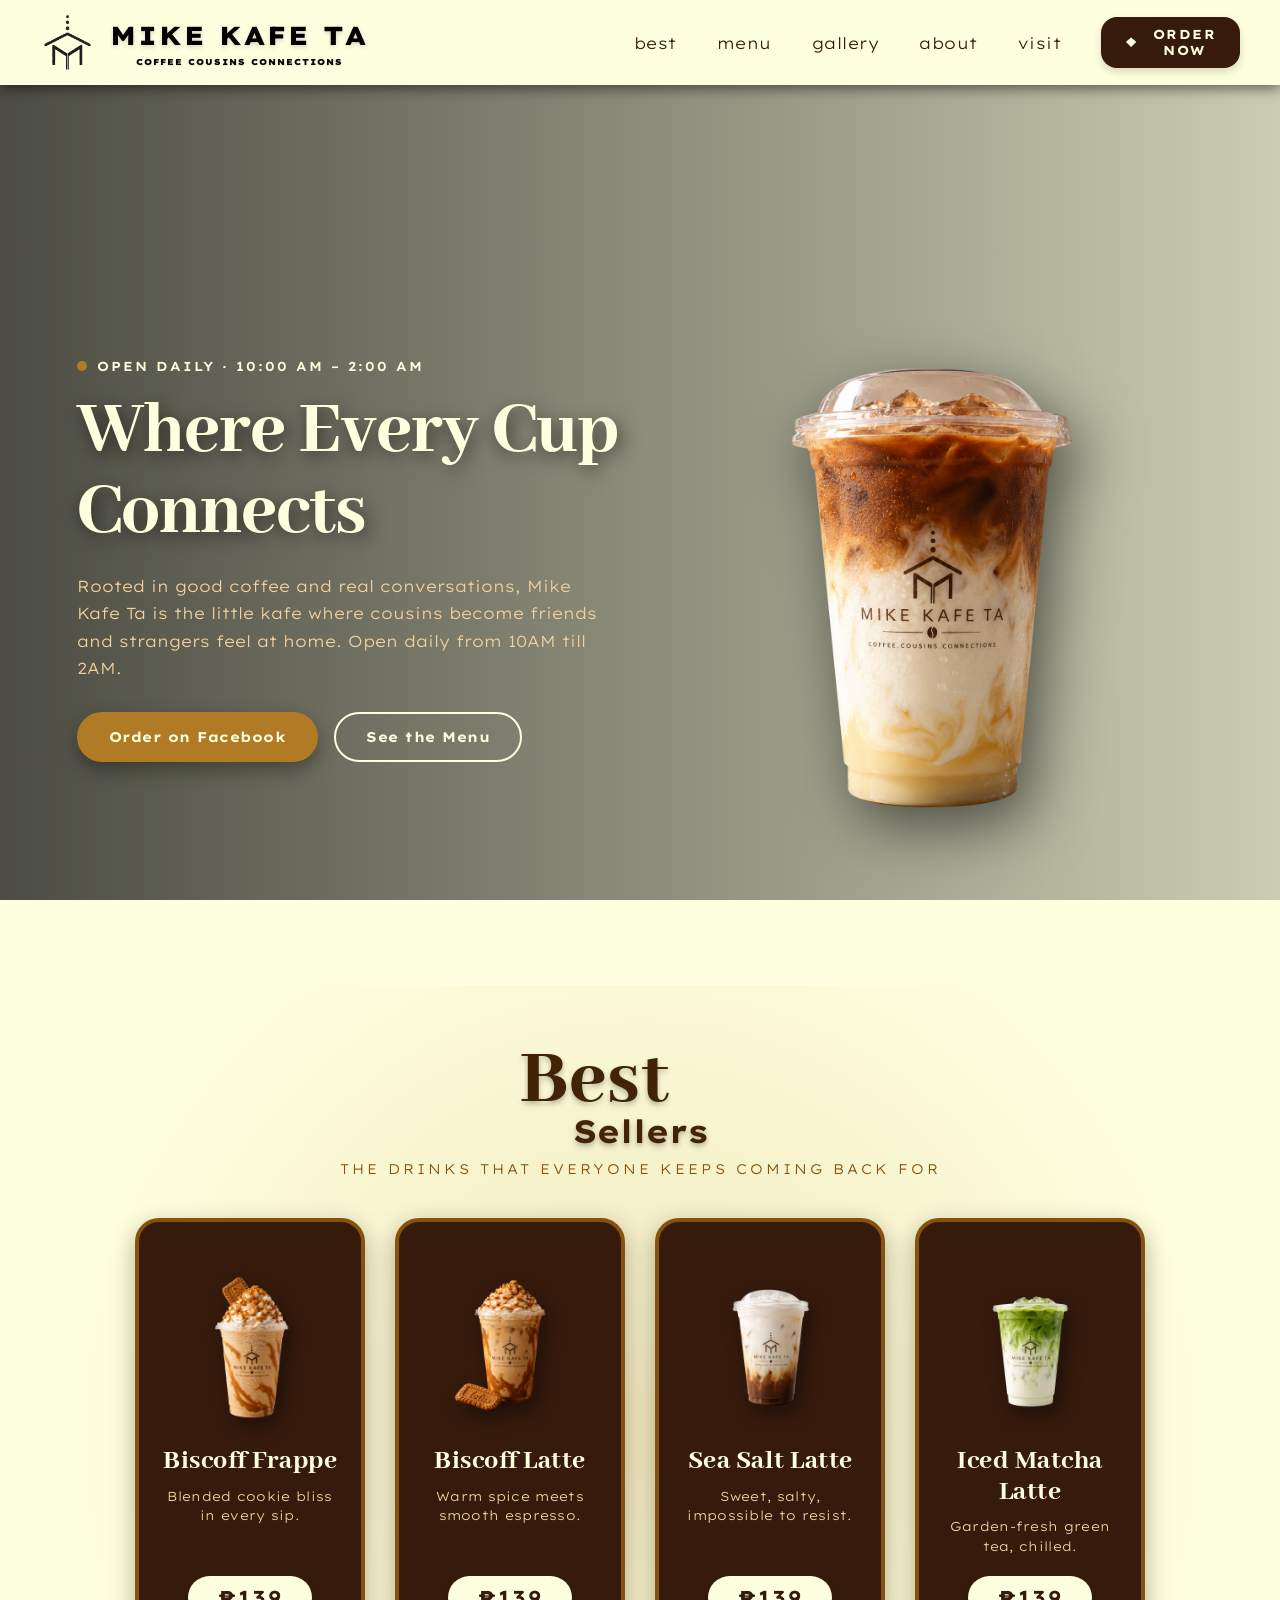
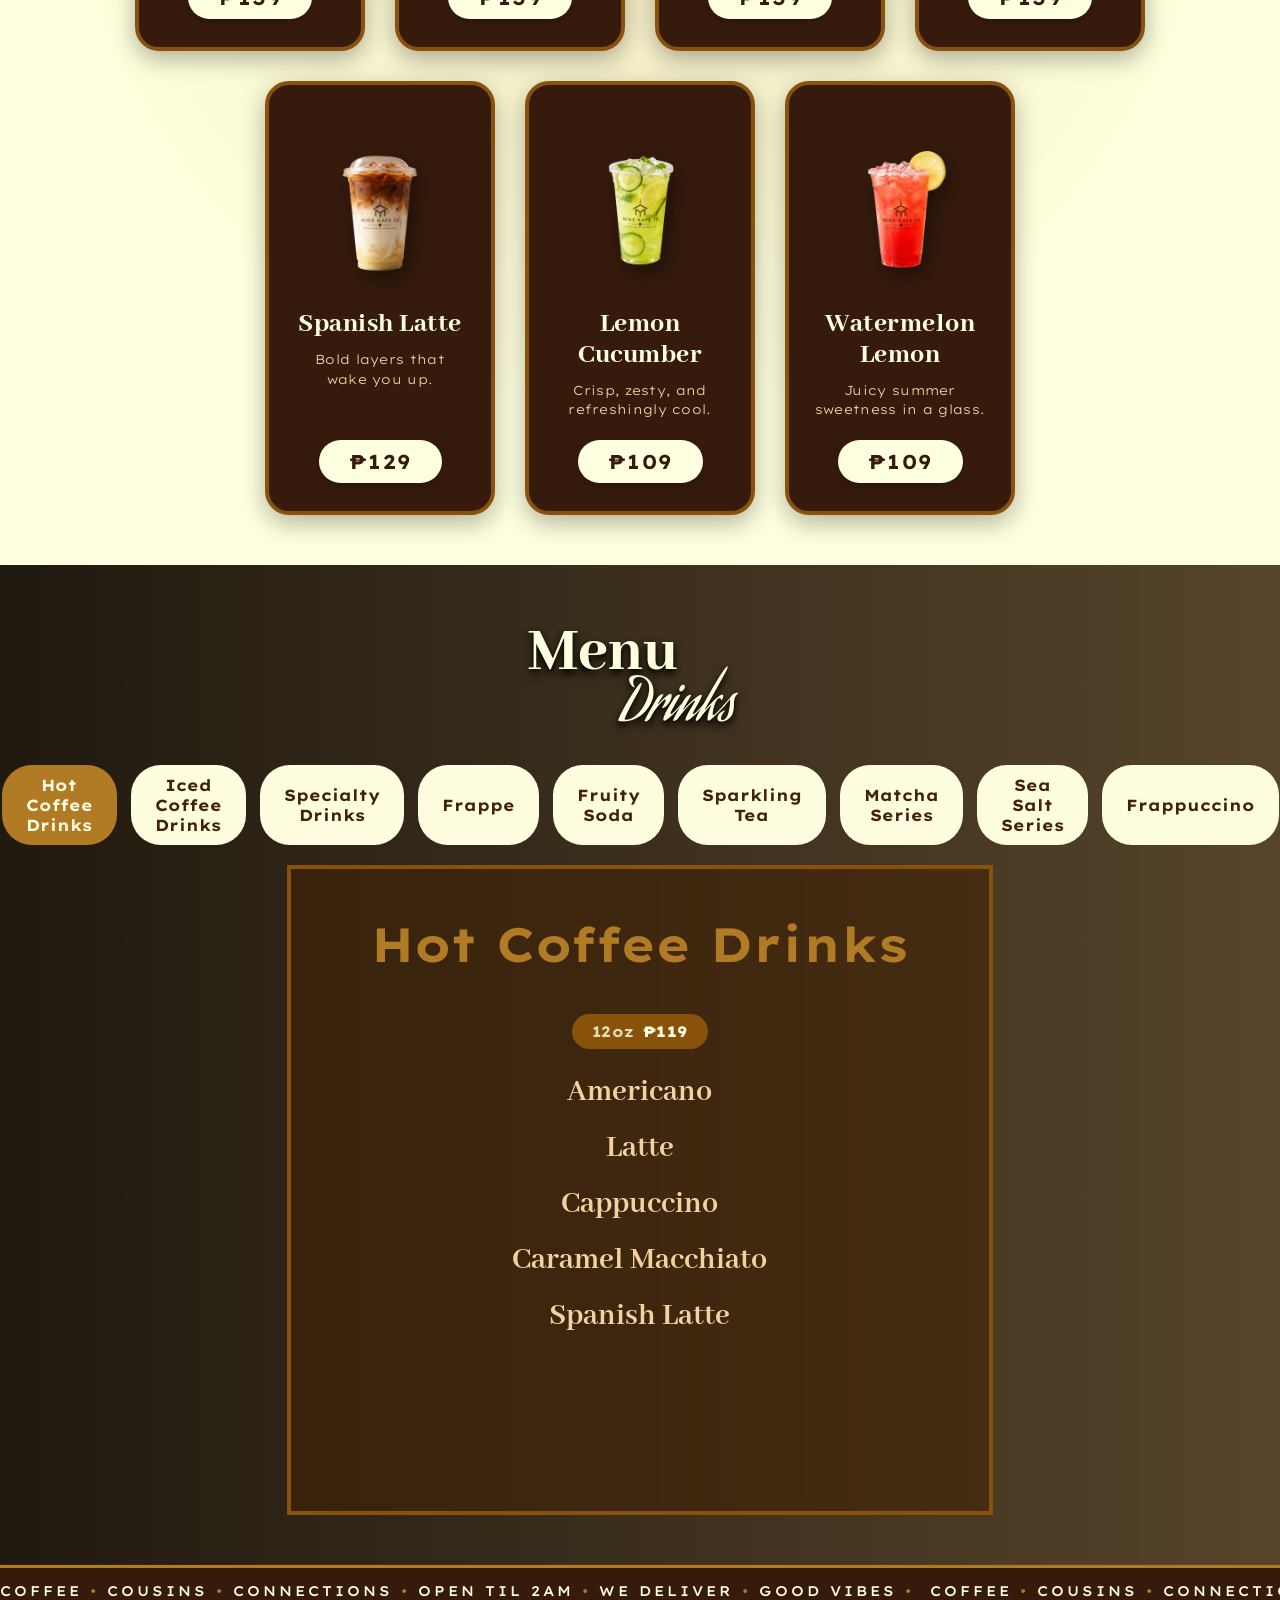
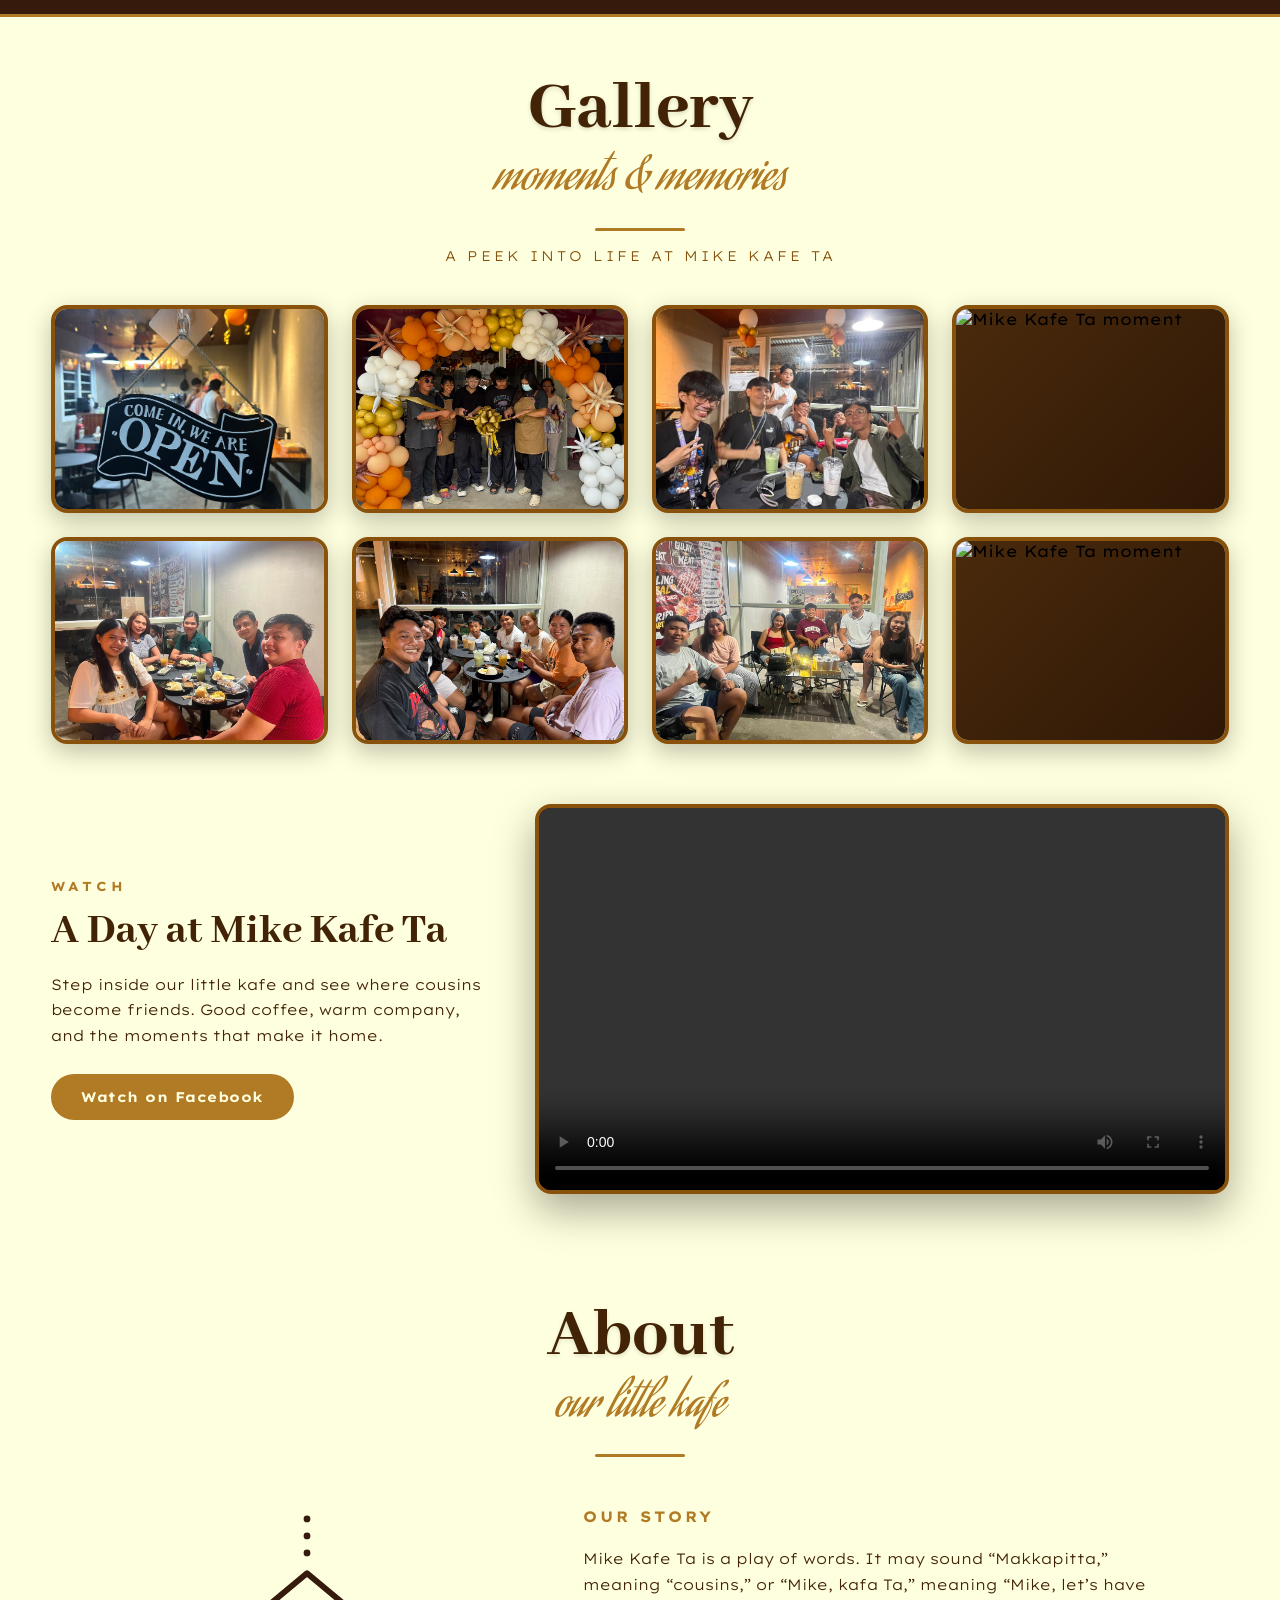
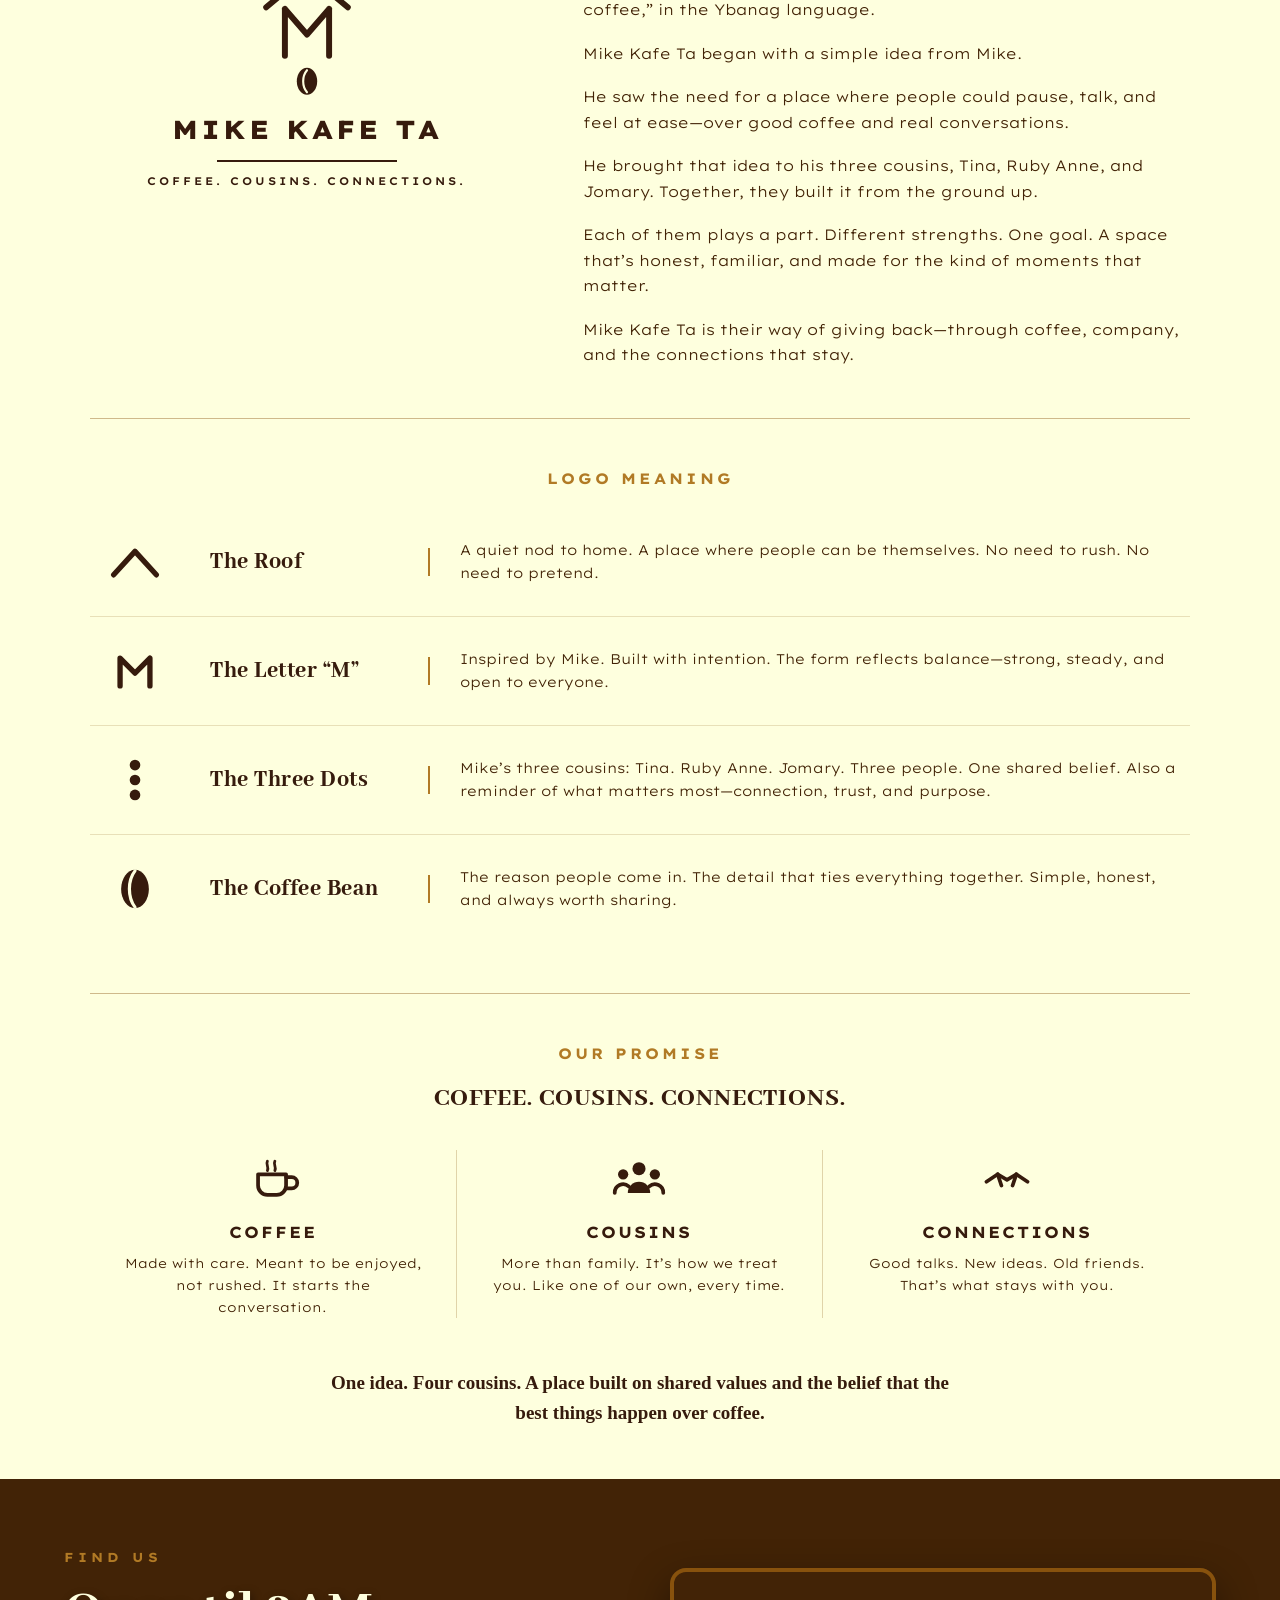
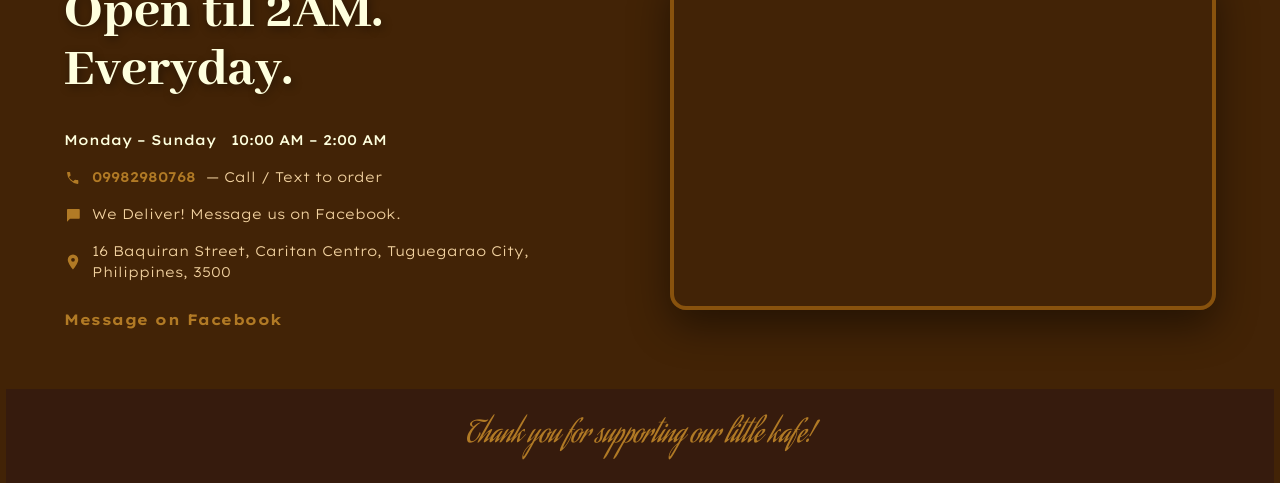
==== commit f9b977e0: "filled remaining gallery, adjusted menu section" ====
--- a/homepage/index.html
+++ b/homepage/index.html
@@ -362,25 +362,25 @@
 
       <figure class="gallery-item">
         <!-- IMAGE 5 -->
-        <img class="gallery-img" src="" alt="Mike Kafe Ta moment">
+        <img class="gallery-img" src="assets/gallery/gallery (7).jpg" alt="Mike Kafe Ta moment">
         <figcaption class="gallery-caption">Late-night brews</figcaption>
       </figure>
 
       <figure class="gallery-item">
         <!-- IMAGE 6 -->
-        <img class="gallery-img" src="" alt="Mike Kafe Ta moment">
+        <img class="gallery-img" src="assets/gallery/gallery (10).jpg" alt="Mike Kafe Ta moment">
         <figcaption class="gallery-caption">Made with love</figcaption>
       </figure>
 
       <figure class="gallery-item">
         <!-- IMAGE 7 -->
-        <img class="gallery-img" src="" alt="Mike Kafe Ta moment">
+        <img class="gallery-img" src="assets/gallery/gallery (6).jpg" alt="Mike Kafe Ta moment">
         <figcaption class="gallery-caption">Sweet treats</figcaption>
       </figure>
 
       <figure class="gallery-item">
         <!-- IMAGE 8 -->
-        <img class="gallery-img" src="" alt="Mike Kafe Ta moment">
+        <img class="gallery-img" src="assets/images/IMG_1232.JPG" alt="Mike Kafe Ta moment">
         <figcaption class="gallery-caption">See you soon</figcaption>
       </figure>
     </div>
--- a/homepage/index.css
+++ b/homepage/index.css
@@ -397,7 +397,7 @@
 */
 
 .menupage {
-    background-image: linear-gradient(to right, rgba(0, 0, 0, 0.5), rgba(0, 0, 0, 0)), url(assets/images/IMG_1199.JPG);
+    background-image: linear-gradient(to right, rgba(0, 0, 0, 0.7), rgba(0, 0, 0, 0.2)), url(assets/images/IMG_1199.JPG);
     
     width: 100%;
     min-height: 800px; 
@@ -463,7 +463,10 @@
     font-weight: bold;
     cursor: pointer;
     text-align: center;
-
+    display: flex;
+    justify-content: center;
+    align-items: center;
+    text-align: center;
     transition: 0.3s ease;
 }
 
@@ -493,12 +496,18 @@
 
 /* Outer window: hides the other sections */
 .menu-window {
-    width: 100%;
+    width: 60%;
+    max-width: 1100px;
+    min-height: 400px;
+    margin: 0 auto;
+    padding: 25px 40px 40px;
     overflow: hidden;
     border: 4px solid #88520d;
     background: #42230694;
     color: #f2d2a0;
     box-sizing: border-box;
+    backdrop-filter: blur(5px);
+    -webkit-backdrop-filter: blur(5px);
 }
 
 /* Panels */
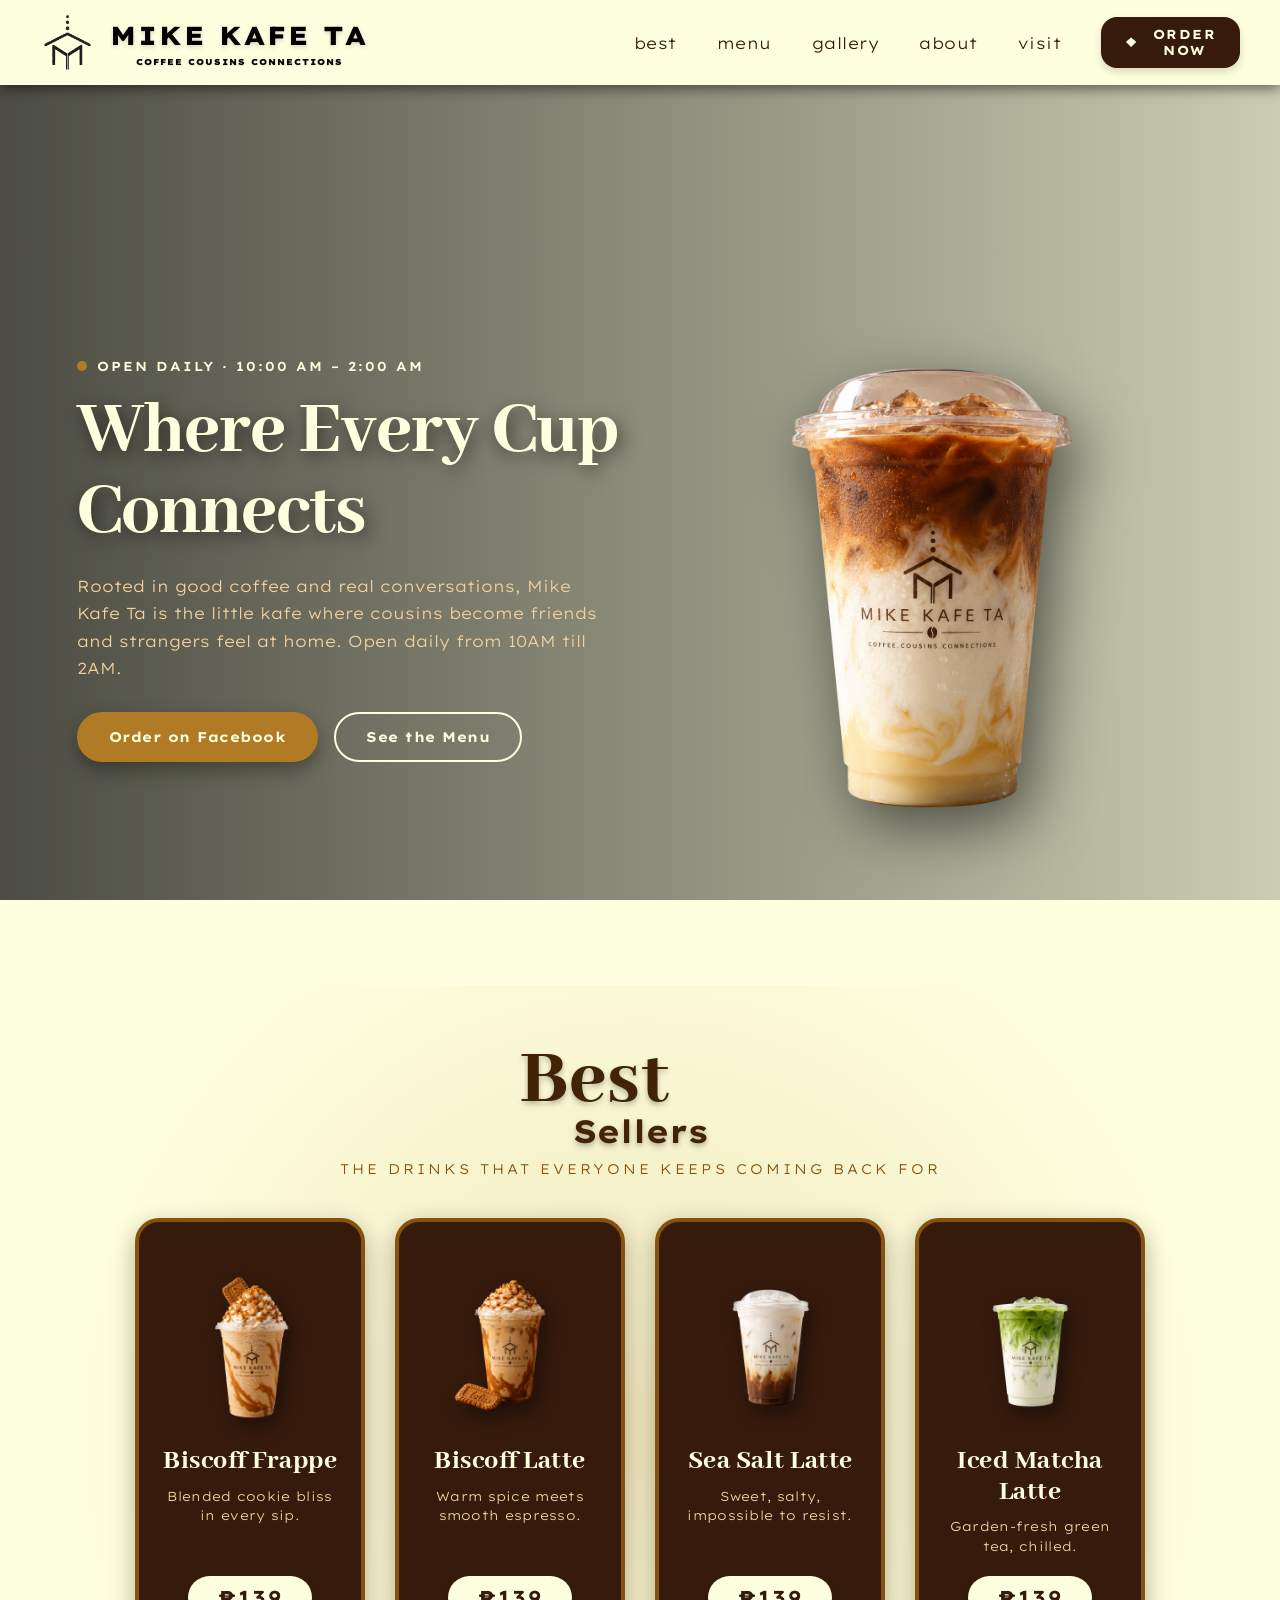
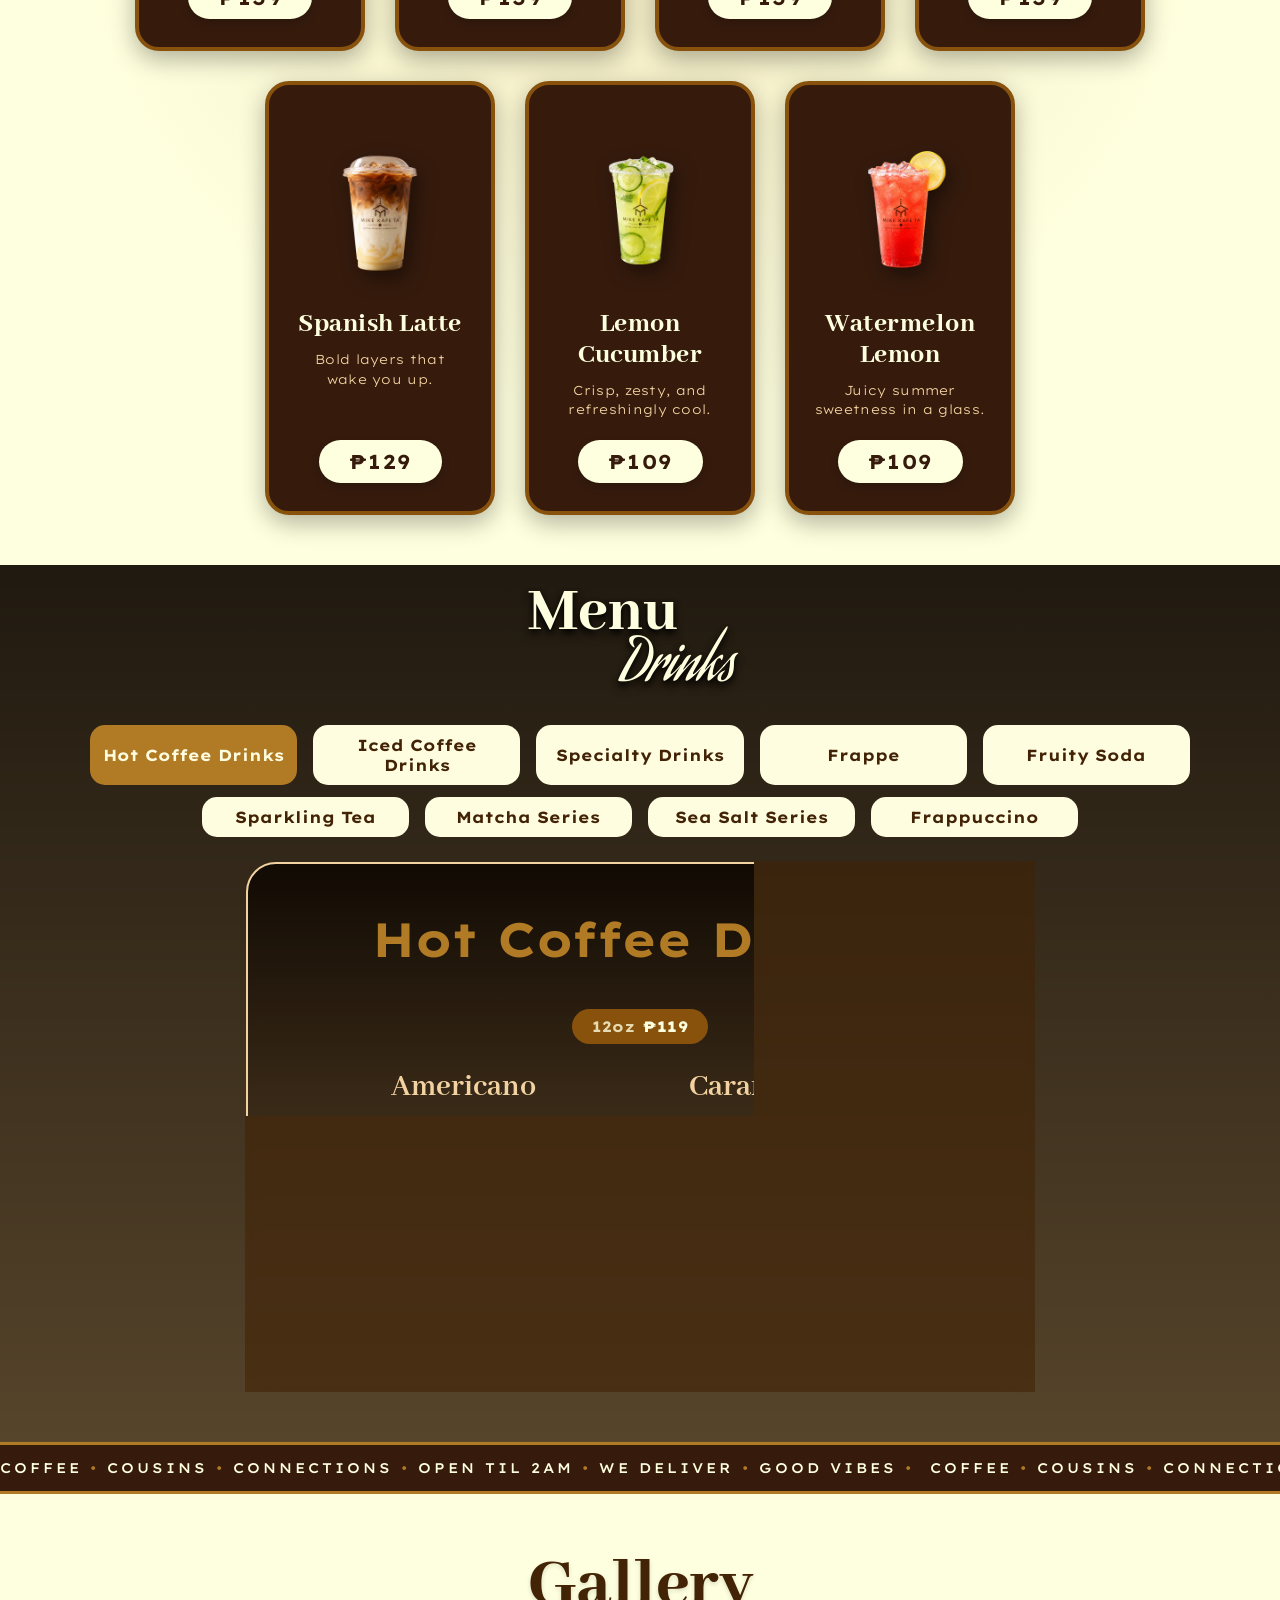
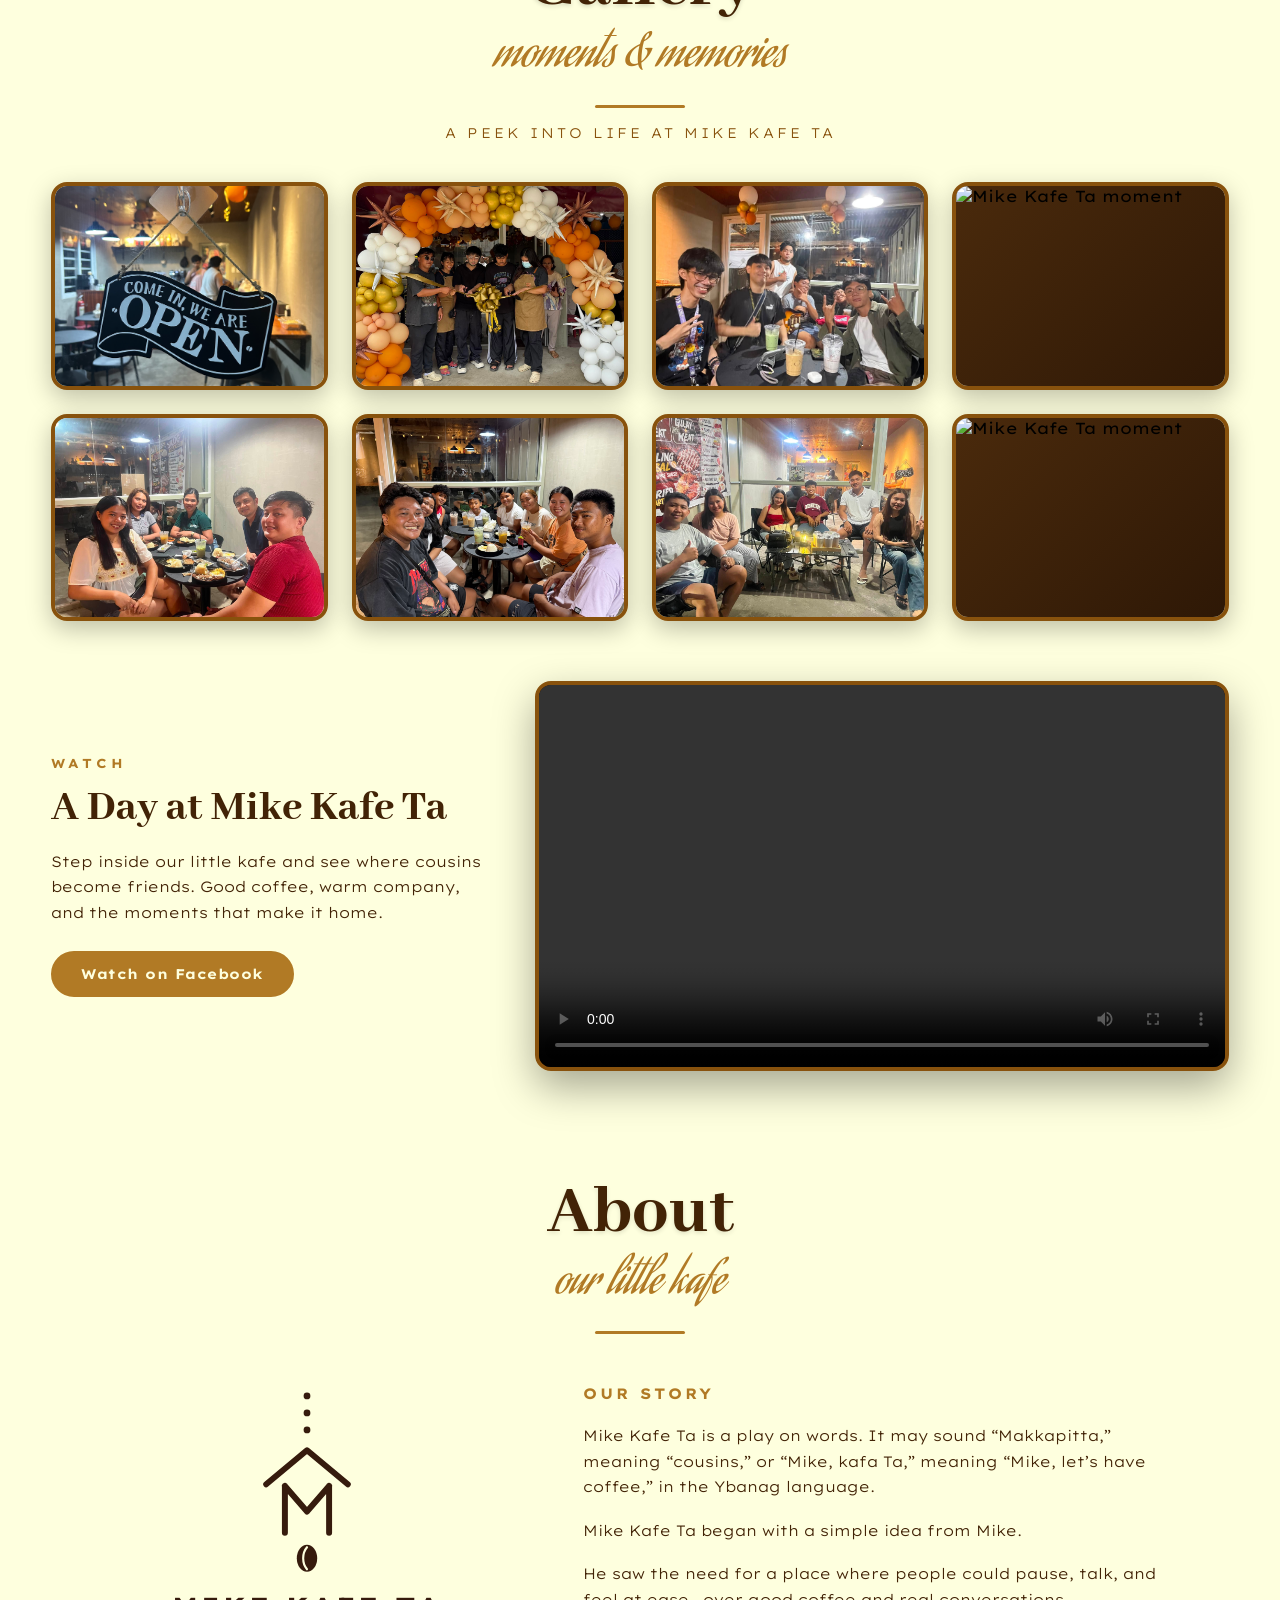
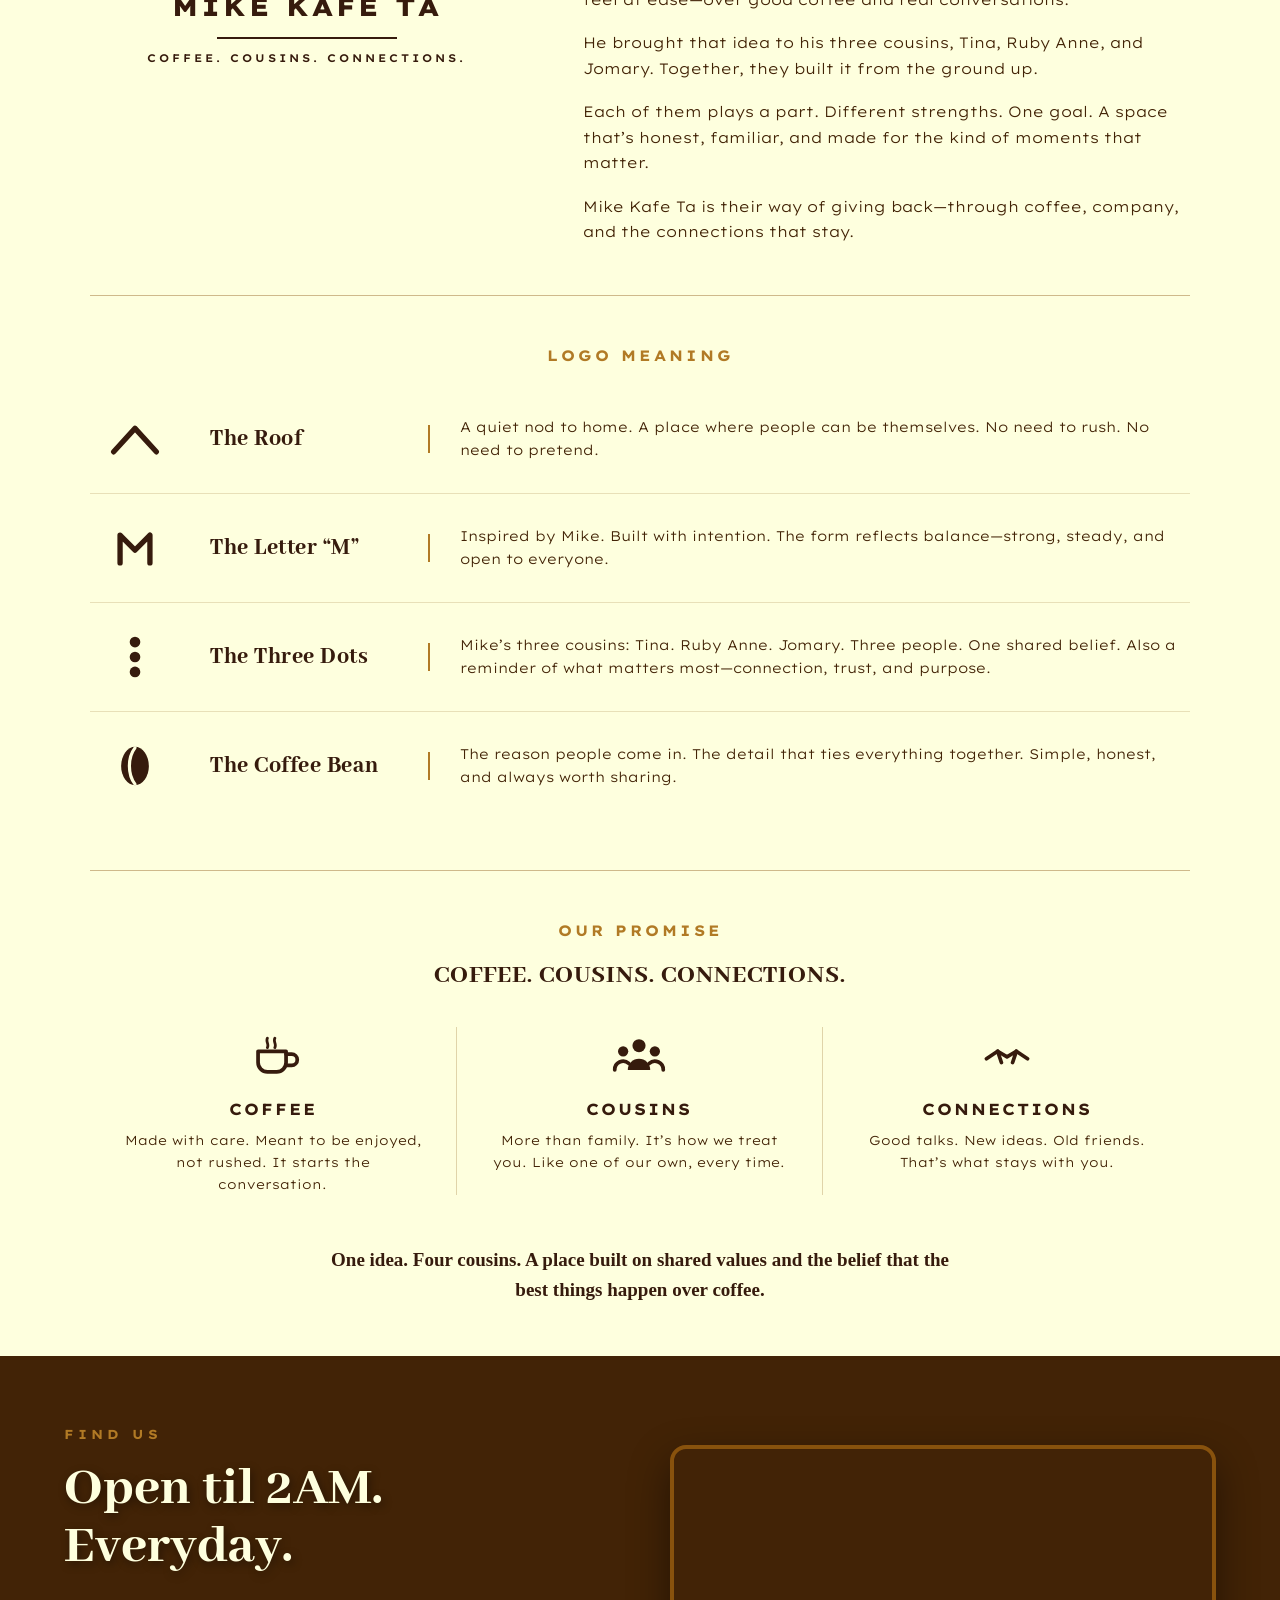
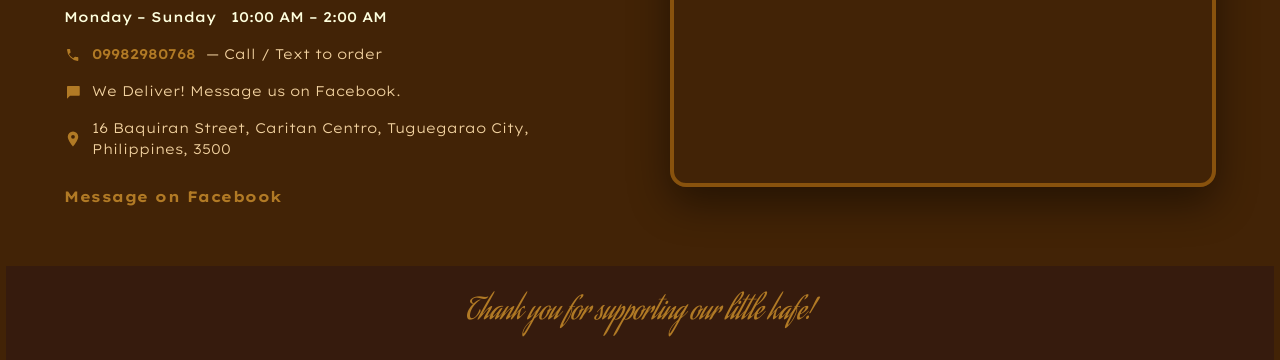
==== commit 84ee9ce2: "Update index.html" ====
--- a/homepage/index.html
+++ b/homepage/index.html
@@ -339,13 +339,13 @@
       <figure class="gallery-item">
         <!-- IMAGE 1 -->
         <img class="gallery-img" src="assets/gallery/open.png" alt="Mike Kafe Ta moment">
-        <figcaption class="gallery-caption">Freshly brewed</figcaption>
+        <figcaption class="gallery-caption">Always Welcomed</figcaption>
       </figure>
 
       <figure class="gallery-item">
         <!-- IMAGE 2 -->
         <img class="gallery-img" src="assets/gallery/756345077_122105804235400742_8672201102924824546_n.jpg " alt="Mike Kafe Ta moment">
-        <figcaption class="gallery-caption">Cousins &amp; connections</figcaption>
+        <figcaption class="gallery-caption">Opening Day</figcaption>
       </figure>
 
       <figure class="gallery-item">
@@ -363,25 +363,25 @@
       <figure class="gallery-item">
         <!-- IMAGE 5 -->
         <img class="gallery-img" src="assets/gallery/gallery (7).jpg" alt="Mike Kafe Ta moment">
-        <figcaption class="gallery-caption">Late-night brews</figcaption>
+        <figcaption class="gallery-caption">Joy shared through coffee</figcaption>
       </figure>
 
       <figure class="gallery-item">
         <!-- IMAGE 6 -->
         <img class="gallery-img" src="assets/gallery/gallery (10).jpg" alt="Mike Kafe Ta moment">
-        <figcaption class="gallery-caption">Made with love</figcaption>
+        <figcaption class="gallery-caption">Late-night brews</figcaption>
       </figure>
 
       <figure class="gallery-item">
         <!-- IMAGE 7 -->
         <img class="gallery-img" src="assets/gallery/gallery (6).jpg" alt="Mike Kafe Ta moment">
-        <figcaption class="gallery-caption">Sweet treats</figcaption>
+        <figcaption class="gallery-caption">Cousins &amp; connections</figcaption>
       </figure>
 
       <figure class="gallery-item">
         <!-- IMAGE 8 -->
         <img class="gallery-img" src="assets/images/IMG_1232.JPG" alt="Mike Kafe Ta moment">
-        <figcaption class="gallery-caption">See you soon</figcaption>
+        <figcaption class="gallery-caption">The Developers</figcaption>
       </figure>
     </div>
 
@@ -440,7 +440,7 @@
 
       <div class="about-narrative">
         <h3 class="about-kicker">Our Story</h3>
-        <p>Mike Kafe Ta is a play of words. It may sound &ldquo;Makkapitta,&rdquo; meaning &ldquo;cousins,&rdquo; or &ldquo;Mike, kafa Ta,&rdquo; meaning &ldquo;Mike, let&rsquo;s have coffee,&rdquo; in the Ybanag language.</p>
+        <p>Mike Kafe Ta is a play on words. It may sound &ldquo;Makkapitta,&rdquo; meaning &ldquo;cousins,&rdquo; or &ldquo;Mike, kafa Ta,&rdquo; meaning &ldquo;Mike, let&rsquo;s have coffee,&rdquo; in the Ybanag language.</p>
         <p>Mike Kafe Ta began with a simple idea from Mike.</p>
         <p>He saw the need for a place where people could pause, talk, and feel at ease&mdash;over good coffee and real conversations.</p>
         <p>He brought that idea to his three cousins, Tina, Ruby Anne, and Jomary. Together, they built it from the ground up.</p>
--- a/homepage/index.css
+++ b/homepage/index.css
@@ -397,16 +397,16 @@
 */
 
 .menupage {
-    background-image: linear-gradient(to right, rgba(0, 0, 0, 0.7), rgba(0, 0, 0, 0.2)), url(assets/images/IMG_1199.JPG);
+    background-image: linear-gradient(to bottom, rgba(0, 0, 0, 0.7), rgba(0, 0, 0, 0.2)), url(assets/images/IMG_1199.JPG);
     
     width: 100%;
-    min-height: 800px; 
+    min-height: 600px; 
     background-size: cover;
     background-position: center;
     background-repeat: no-repeat;
-
+    
     background-color: #402203c4;
-    padding: 60px 4% 50px;
+    padding: 20px 4% 50px;
     box-sizing: border-box;
 }
 
@@ -449,24 +449,36 @@
 
 /* Keep buttons at the top */
 .menu-nav {
-    display: flex;
-    justify-content: center;
-    gap: 14px;
-    margin-bottom: 20px;
-}
+    display: grid;
+    grid-template-columns: repeat(10, minmax(0, 1fr));
+    gap: 12px 16px;
+    width: 100%;
+    max-width: 1100px;
+    margin: 0 auto 25px;
+}
+
+.menu-nav label:nth-of-type(6) {
+    grid-column: 2 / span 2;
+}   
 
 .menu-nav label {
+    grid-column: span 2;
+    min-height: 35px;
+    padding: 10px;
+    box-sizing: border-box;
+
     background: #fffde0;
     color: #422306;
-    padding: 10px 24px;
-    border-radius: 30px;
+    
+    border-radius: 15px;
     font-weight: bold;
     cursor: pointer;
-    text-align: center;
+
     display: flex;
     justify-content: center;
     align-items: center;
     text-align: center;
+    
     transition: 0.3s ease;
 }
 
@@ -496,18 +508,19 @@
 
 /* Outer window: hides the other sections */
 .menu-window {
-    width: 60%;
+    width: 67%;
     max-width: 1100px;
     min-height: 400px;
     margin: 0 auto;
-    padding: 25px 40px 40px;
+    padding: 25px 20px 20px;
     overflow: hidden;
-    border: 4px solid #88520d;
-    background: #42230694;
+    border: 2px solid #f2d2a0;
+    background: linear-gradient(to bottom, rgba(0, 0, 0, 0.7), rgba(242, 210, 160, 0.2)), #42230694 ; 
     color: #f2d2a0;
     box-sizing: border-box;
     backdrop-filter: blur(5px);
     -webkit-backdrop-filter: blur(5px);
+    border-radius: 30px;
 }
 
 /* Panels */
@@ -1653,18 +1666,87 @@
     .menutitle h1:first-child { font-size: 40px; padding-right: 0; }
     .menutitle h1:last-child  { font-size: 34px; padding-left: 0; }
 
-    .menu-nav {
-        flex-wrap: wrap;
-        gap: 8px;
-    }
-    .menu-nav label {
-        padding: 8px 16px;
-        font-size: 13px;
-    }
-
-    .menu-section { padding: 16px; }
-    .menu-section h2 { font-size: 34px; }
-    .menu-names { columns: 1; }
+.menu-nav {
+    display: grid;
+    grid-template-columns: repeat(2, minmax(0, 1fr));
+    gap: 8px;
+    width: 100%;
+    max-width: 420px;
+    margin: 0 auto 25px;
+}
+
+.menu-nav label {
+    grid-column: auto;
+    width: 100%;
+    min-width: 0;
+    min-height: 58px;
+    padding: 8px 5px;
+    font-size: 13px;
+    box-sizing: border-box;
+
+    display: flex;
+    justify-content: center;
+    align-items: center;
+    text-align: center;
+}
+
+/* Reset the desktop positioning of the sixth button */
+.menu-nav label:nth-of-type(6) {
+    grid-column: auto;
+}
+
+/* Center the ninth button */
+.menu-nav label:nth-of-type(9) {
+    grid-column: 1 / -1;
+    justify-self: center;
+    width: calc(50% - 4px);
+}
+
+.menu-window {
+    width: 100%;
+    max-width: none;
+    padding: 18px 8px;
+}
+
+.menu-section {
+    padding: 16px 8px;
+}
+
+.menu-section h2 {
+    font-size: 30px;
+}
+
+.menu-names {
+    columns: 1;
+    column-gap: 0;
+    max-width: 100%;
+}
+
+.menu-names .m-name {
+    font-size: 24px;
+    line-height: 1.3;
+    overflow-wrap: break-word;
+}
+
+.menu-prices {
+    gap: 8px;
+}
+
+.price-tag {
+    font-size: 12px;
+    padding: 7px 10px;
+}
+
+.menu-twocol {
+    flex-direction: column;
+    align-items: center;
+    gap: 25px;
+}
+
+.menu-col {
+    width: 100%;
+    min-width: 0;
+}
 
     /* --- Section paddings + big titles --- */
     .bestpage,
@@ -1681,9 +1763,29 @@
     .about-script { font-size: 34px; }
 }
 
+
+
 @media (max-width: 480px) {
     .home-headline { font-size: 38px; }
     .menutitle h1:first-child { font-size: 32px; }
     .menutitle h1:last-child  { font-size: 28px; }
     .visit-headline { font-size: 34px; }
-}
+
+    .menu-nav label {
+    font-size: 11px;
+    padding: 7px 3px;
+}
+
+.menu-section h2 {
+    font-size: 25px;
+}
+
+.menu-names .m-name {
+    font-size: 21px;
+}
+
+.price-tag {
+    font-size: 10px;
+    padding: 6px 8px;
+}
+}
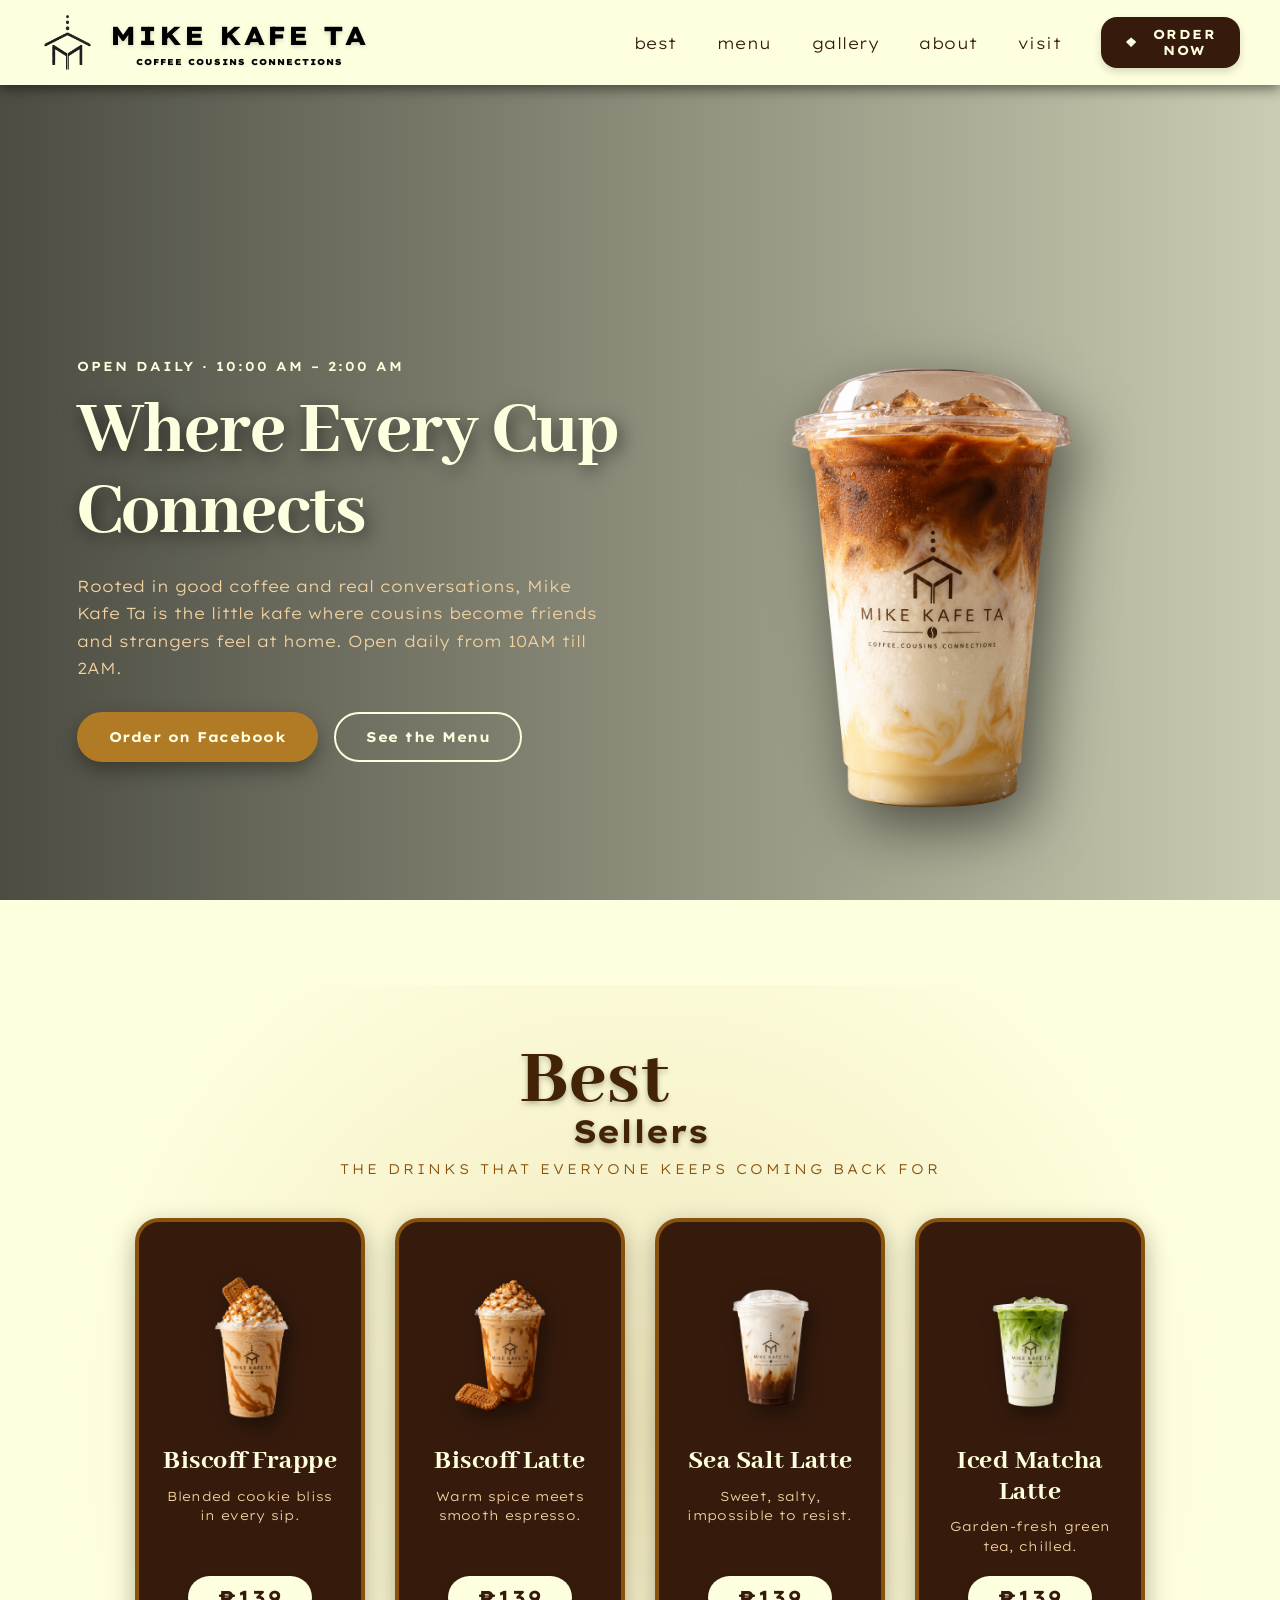
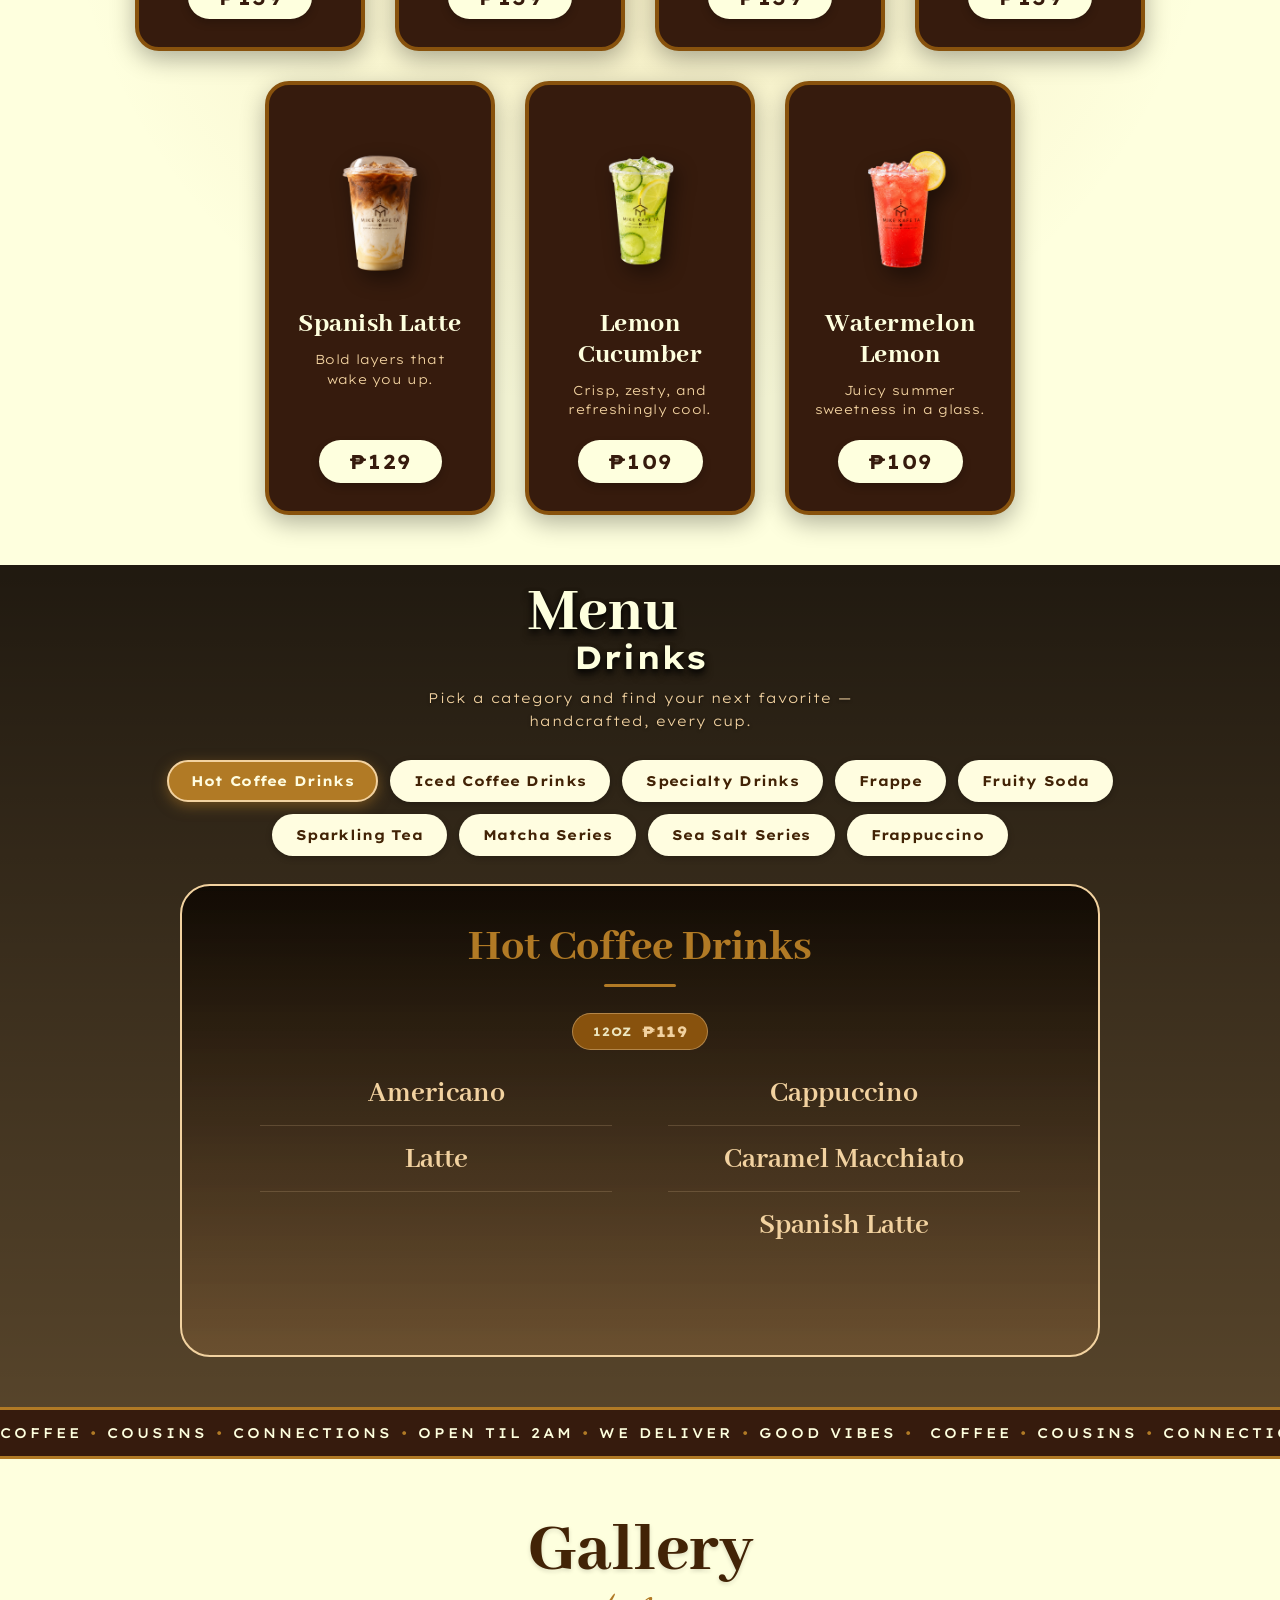
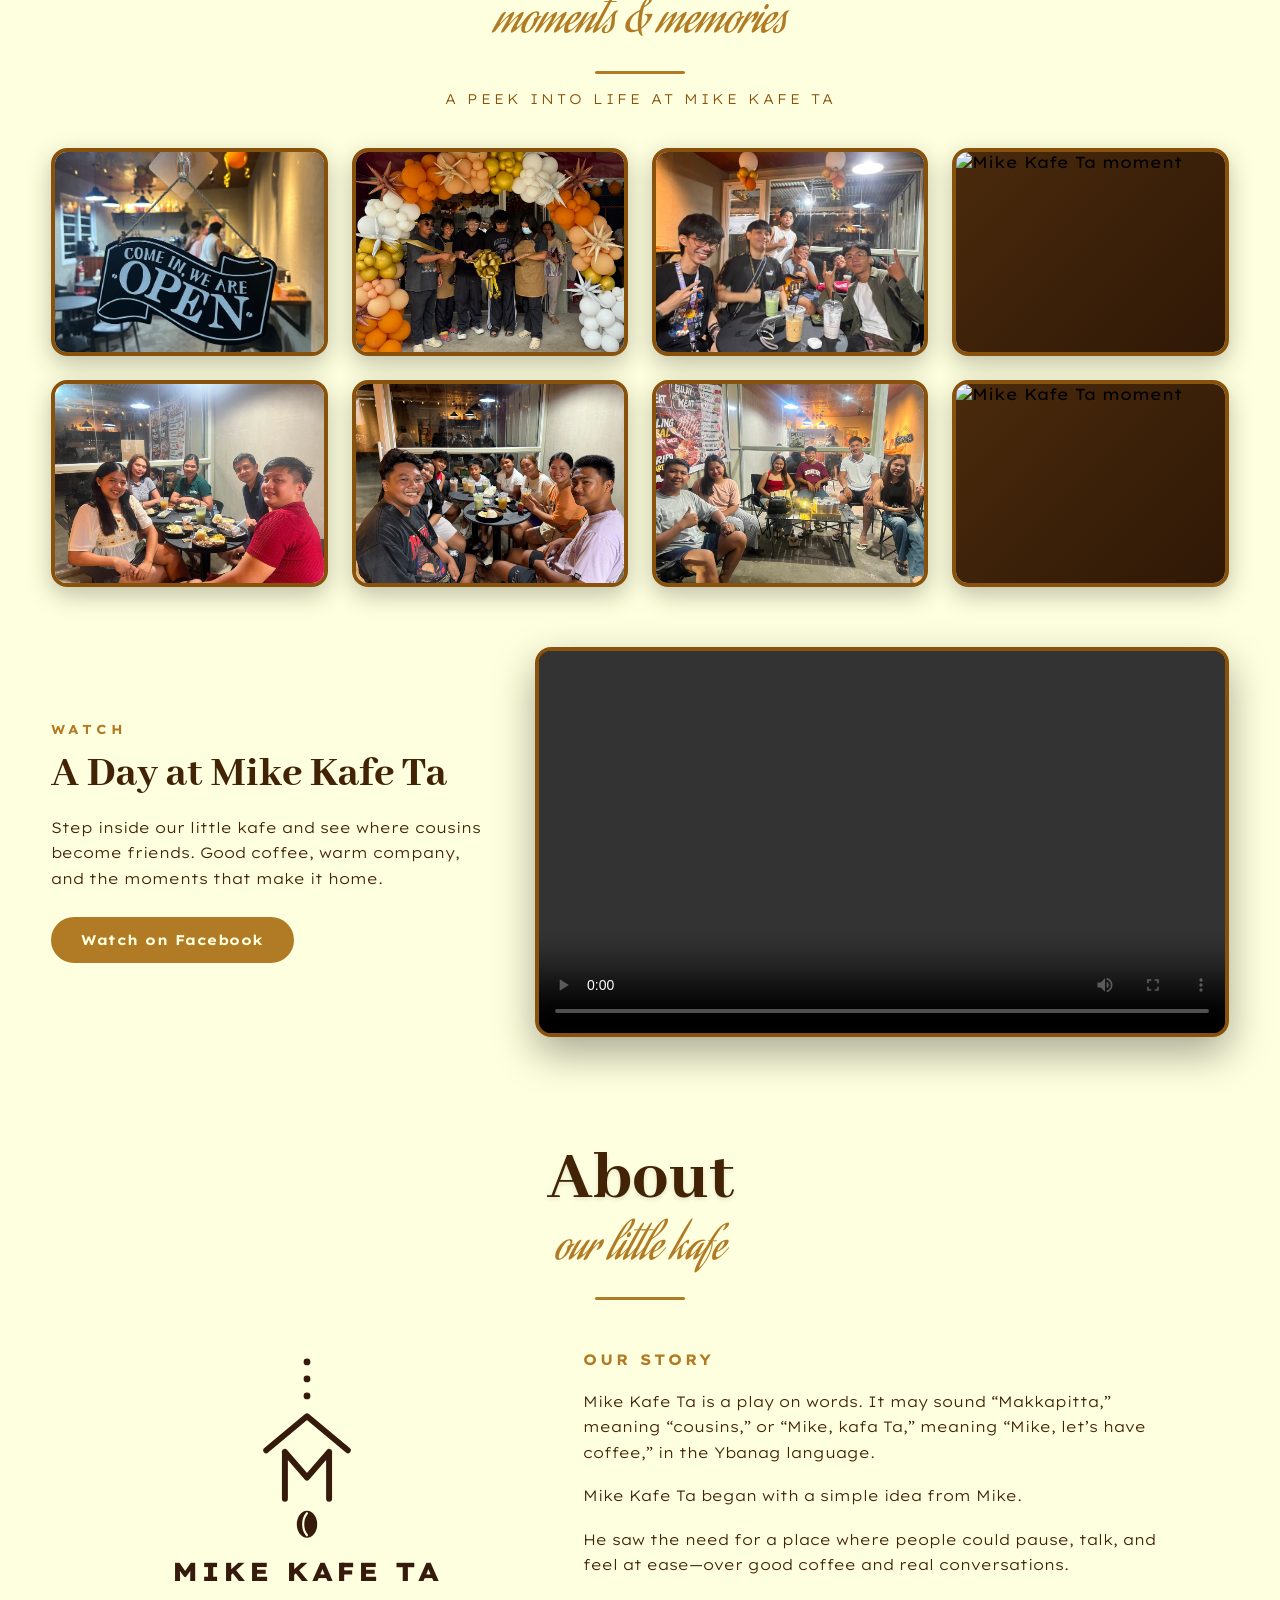
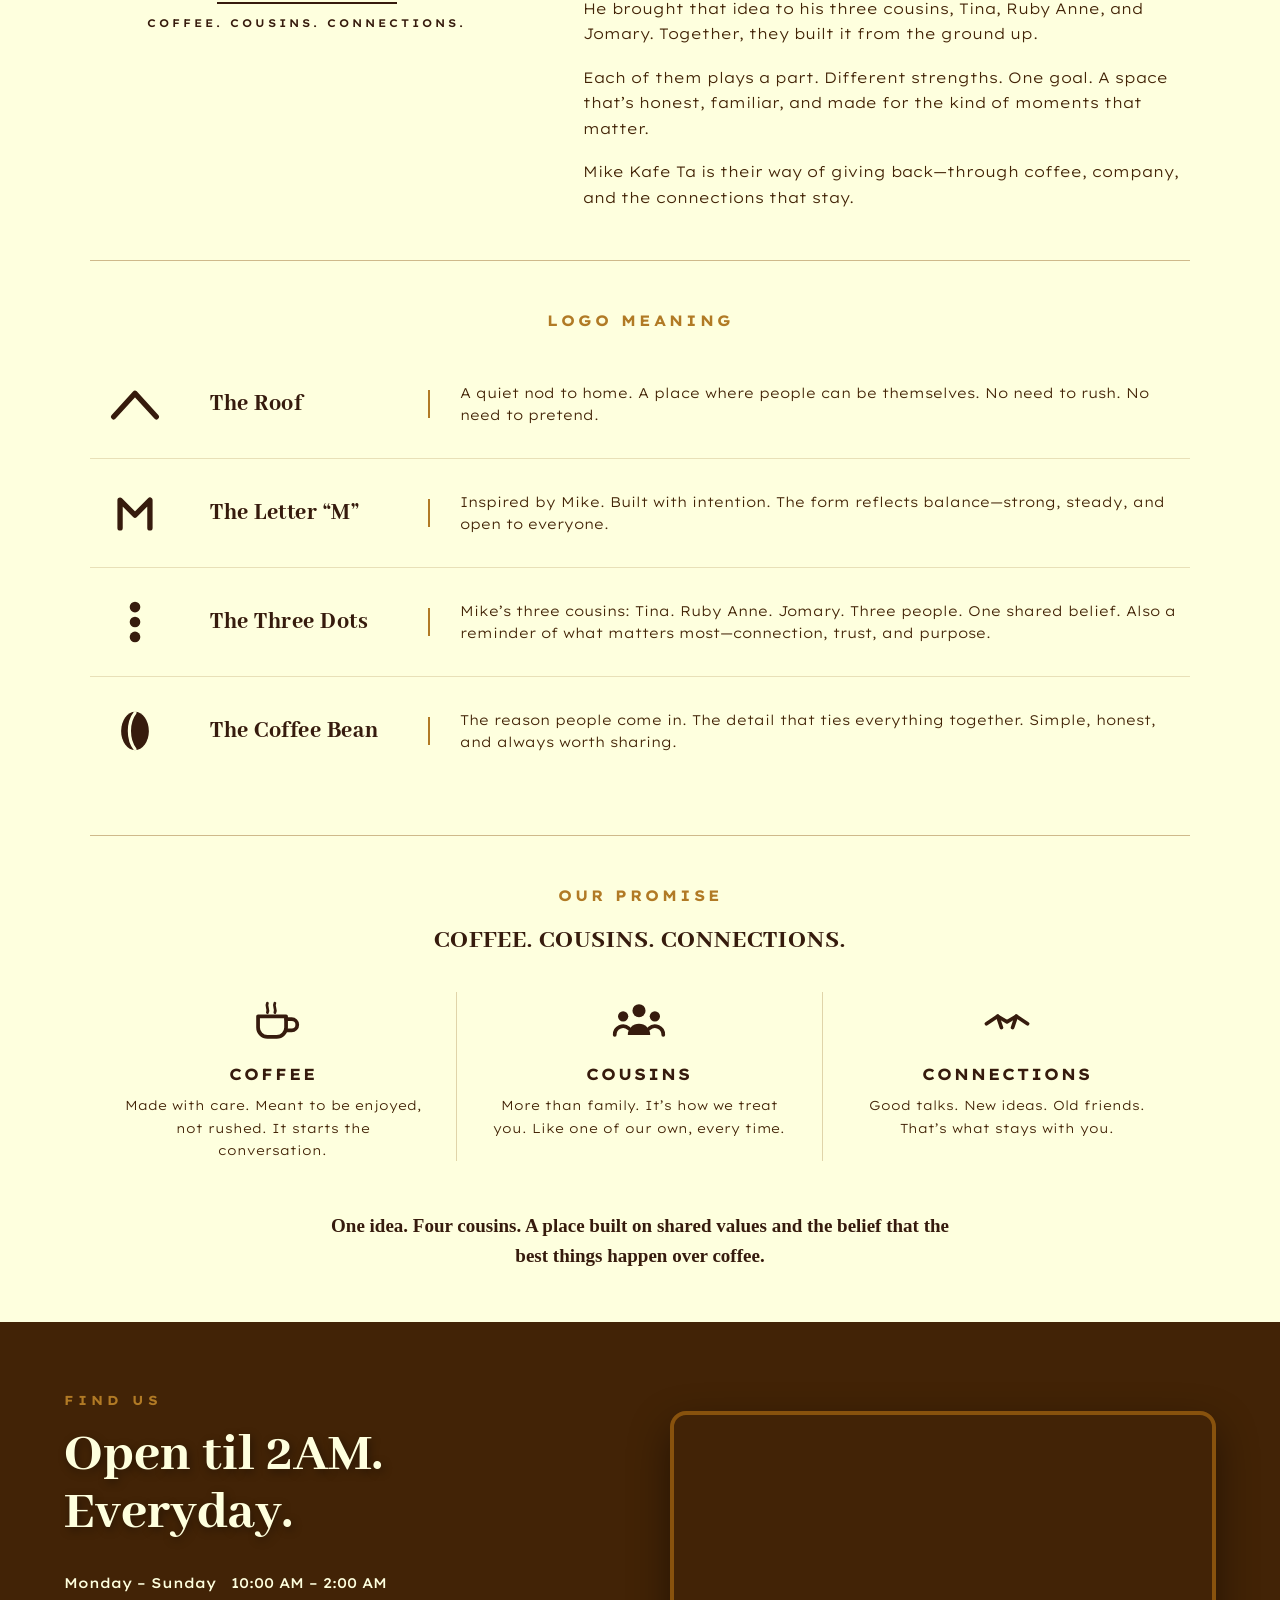
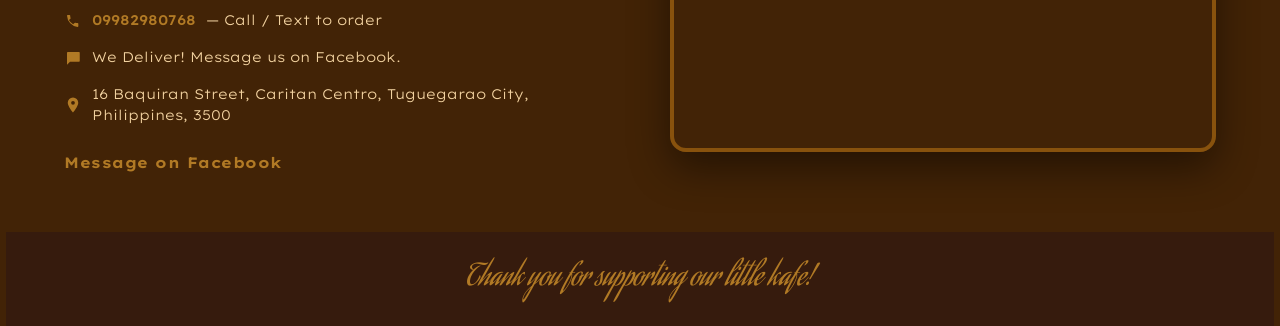
==== commit 0a08131d: "minor adjustments to menu list" ====
--- a/homepage/index.html
+++ b/homepage/index.html
@@ -48,7 +48,7 @@
   <div class="homepage">
     <div class="home-hero-content">
       <div class="home-text">
-        <p class="home-status"><span class="status-dot"></span>Open Daily &middot; 10:00 AM &ndash; 2:00 AM</p>
+        <p class="home-status">Open Daily &middot; 10:00 AM &ndash; 2:00 AM</p>
         <h1 class="home-headline">Where Every Cup Connects</h1>
         <p class="home-lead">Rooted in good coffee and real conversations, Mike Kafe Ta is the little kafe where cousins become friends and strangers feel at home. Open daily from 10AM till 2AM.</p>
         <div class="home-cta">
@@ -142,6 +142,7 @@
     <div class="menutitle">
       <h1>Menu</h1>
       <h1>Drinks</h1>
+      <p class="menu-intro">Pick a category and find your next favorite &mdash; handcrafted, every cup.</p>
     </div>
     <div class="menu-container">
       <!-- Hidden radio controls -->
@@ -154,17 +155,19 @@
       <input type="radio" name="menu" id="matcha">
       <input type="radio" name="menu" id="seasalt">
       <input type="radio" name="menu" id="frappuccino">
-      <!-- Navigation buttons -->
-      <nav class="menu-nav">
-        <label for="hot">Hot Coffee Drinks</label>
-        <label for="iced">Iced Coffee Drinks</label>
-        <label for="specialty">Specialty Drinks</label>
-        <label for="frappe">Frappe</label>
-        <label for="fruitysoda">Fruity Soda</label>
-        <label for="sparklingtea">Sparkling Tea</label>
-        <label for="matcha">Matcha Series</label>
-        <label for="seasalt">Sea Salt Series</label>
-        <label for="frappuccino">Frappuccino</label>
+      <!-- Navigation tabs (scrollable on small screens) -->
+      <nav class="menu-nav" aria-label="Drink categories">
+        <div class="menu-nav-track">
+          <label for="hot" tabindex="0" role="tab">Hot Coffee Drinks</label>
+          <label for="iced" tabindex="0" role="tab">Iced Coffee Drinks</label>
+          <label for="specialty" tabindex="0" role="tab">Specialty Drinks</label>
+          <label for="frappe" tabindex="0" role="tab">Frappe</label>
+          <label for="fruitysoda" tabindex="0" role="tab">Fruity Soda</label>
+          <label for="sparklingtea" tabindex="0" role="tab">Sparkling Tea</label>
+          <label for="matcha" tabindex="0" role="tab">Matcha Series</label>
+          <label for="seasalt" tabindex="0" role="tab">Sea Salt Series</label>
+          <label for="frappuccino" tabindex="0" role="tab">Frappuccino</label>
+        </div>
       </nav>
       <!-- Sliding menu window -->
       <div class="menu-window">
--- a/homepage/index.css
+++ b/homepage/index.css
@@ -258,15 +258,6 @@
     margin: 0 0 18px 0;
 }
 
-.status-dot {
-    width: 10px;
-    height: 10px;
-    border-radius: 50%;
-    background: #b17a25;
-    box-shadow: 0 0 0 0 rgba(177, 122, 37, 0.6);
-    animation: statusPulse 2s ease-in-out infinite;
-}
-
 .home-headline {
     font-family: "Abhaya Libre", serif;
     font-size: clamp(42px, 6vw, 84px);
@@ -343,12 +334,6 @@
     50% { transform: translateY(-14px); }
 }
 
-@keyframes statusPulse {
-    0% { box-shadow: 0 0 0 0 rgba(177, 122, 37, 0.6); }
-    70% { box-shadow: 0 0 0 10px rgba(177, 122, 37, 0); }
-    100% { box-shadow: 0 0 0 0 rgba(177, 122, 37, 0); }
-}
-
 @media (prefers-reduced-motion: no-preference) {
     .home-status { animation: heroRise 0.6s ease-out both; }
     .home-headline { animation: heroRise 0.6s ease-out 0.1s both; }
@@ -363,7 +348,6 @@
 
 @media (prefers-reduced-motion: reduce) {
     .home-product img { animation: none; }
-    .status-dot { animation: none; }
 }
 
 /* Responsive: stack product over text */
@@ -414,7 +398,7 @@
 .menutitle {
     text-align: center;
     color: #FEFFDE;
-    margin-bottom: 30px;
+    margin-bottom: 28px;
 }
 
 .menutitle h1 {
@@ -442,44 +426,70 @@
     padding-left: 75px;
 }
 
+/* Short introductory line under the title */
+.menu-intro {
+    font-family: "Lexend Exa", sans-serif;
+    font-size: 14px;
+    font-weight: 300;
+    letter-spacing: 1px;
+    line-height: 1.6;
+    color: #f2d2a0;
+    max-width: 52ch;
+    margin: 16px auto 0;
+    text-shadow: 0 1px 3px rgba(0, 0, 0, 0.5);
+}
+
 /* Hide the radio controls */
 .menu-container input {
-    display: none;
-}
-
-/* Keep buttons at the top */
+    position: absolute;
+    opacity: 0;
+    pointer-events: none;
+    width: 1px;
+    height: 1px;
+}
+
+/* ===== Category tabs ===== */
 .menu-nav {
-    display: grid;
-    grid-template-columns: repeat(10, minmax(0, 1fr));
-    gap: 12px 16px;
     width: 100%;
-    max-width: 1100px;
-    margin: 0 auto 25px;
-}
-
-.menu-nav label:nth-of-type(6) {
-    grid-column: 2 / span 2;
-}   
+    max-width: 1000px;
+    margin: 0 auto 28px;
+}
+
+/* A balanced, wrapping pill row on desktop; becomes a single
+   horizontally scrollable track on narrow screens. */
+.menu-nav-track {
+    display: flex;
+    flex-wrap: wrap;
+    justify-content: center;
+    gap: 12px;
+}
 
 .menu-nav label {
-    grid-column: span 2;
-    min-height: 35px;
-    padding: 10px;
+    flex: 0 0 auto;
+    min-height: 40px;
+    padding: 10px 22px;
     box-sizing: border-box;
 
     background: #fffde0;
     color: #422306;
-    
-    border-radius: 15px;
-    font-weight: bold;
+
+    border: 2px solid transparent;
+    border-radius: 999px;
+    font-family: "Lexend Exa", sans-serif;
+    font-size: 14px;
+    font-weight: 700;
+    letter-spacing: 0.3px;
+    white-space: nowrap;
     cursor: pointer;
 
-    display: flex;
+    display: inline-flex;
     justify-content: center;
     align-items: center;
     text-align: center;
-    
-    transition: 0.3s ease;
+
+    box-shadow: 0 2px 6px rgba(0, 0, 0, 0.25);
+    transition: background-color 0.25s ease, color 0.25s ease,
+                border-color 0.25s ease, transform 0.2s ease, box-shadow 0.25s ease;
 }
 
 #hot:checked ~ .menu-nav label[for="hot"],
@@ -494,25 +504,47 @@
 {
     background: #b17a25;
     color: #fffde0;
-}
-
-.menu-nav label:hover{
-    transition: 0.3s ease;
-    transform:scale(1.1)
-}
-
-.menu-nav label:active{
-    transition: 0.1s ease;
-    transform:scale(0.9)
+    border-color: #f2d2a0;
+    box-shadow: 0 4px 14px rgba(177, 122, 37, 0.5);
+}
+
+.menu-nav label:hover {
+    background: #f2d2a0;
+    color: #422306;
+    transform: translateY(-2px);
+}
+
+/* Keep the hover lift for the active tab without changing its color */
+#hot:checked ~ .menu-nav label[for="hot"]:hover,
+#iced:checked ~ .menu-nav label[for="iced"]:hover,
+#specialty:checked ~ .menu-nav label[for="specialty"]:hover,
+#frappe:checked ~ .menu-nav label[for="frappe"]:hover,
+#fruitysoda:checked ~ .menu-nav label[for="fruitysoda"]:hover,
+#sparklingtea:checked ~ .menu-nav label[for="sparklingtea"]:hover,
+#matcha:checked ~ .menu-nav label[for="matcha"]:hover,
+#seasalt:checked ~ .menu-nav label[for="seasalt"]:hover,
+#frappuccino:checked ~ .menu-nav label[for="frappuccino"]:hover {
+    background: #b17a25;
+    color: #fffde0;
+}
+
+.menu-nav label:active {
+    transform: translateY(0) scale(0.97);
+}
+
+/* Visible keyboard focus ring */
+.menu-nav label:focus-visible {
+    outline: 3px solid #f2d2a0;
+    outline-offset: 3px;
 }
 
 /* Outer window: hides the other sections */
 .menu-window {
-    width: 67%;
-    max-width: 1100px;
-    min-height: 400px;
+    width: 100%;
+    max-width: 920px;
+    min-height: 420px;
     margin: 0 auto;
-    padding: 25px 20px 20px;
+    padding: 30px 28px 26px;
     overflow: hidden;
     border: 2px solid #f2d2a0;
     background: linear-gradient(to bottom, rgba(0, 0, 0, 0.7), rgba(242, 210, 160, 0.2)), #42230694 ; 
@@ -534,14 +566,32 @@
 .menu-section {
     flex: 0 0 11.111111%;
     box-sizing: border-box;
-    padding: 20px 40px;
+    padding: 8px 36px 20px;
+    display: flex;
+    flex-direction: column;
+    align-items: center;
 }
 
 .menu-section h2 {
     text-align: center;
     color: #b17a25;
-    font-size: 48px;
+    font-family: "Abhaya Libre", serif;
+    font-size: 46px;
+    font-weight: 800;
+    line-height: 1.05;
     margin-top: 0;
+    margin-bottom: 6px;
+}
+
+/* Gold accent rule under each category title (echoes gallery/about) */
+.menu-section h2::after {
+    content: "";
+    display: block;
+    width: 72px;
+    height: 3px;
+    background: #b17a25;
+    border-radius: 2px;
+    margin: 12px auto 0;
 }
 
 /* ===== Menu item lists (per-category pricing) ===== */
@@ -552,11 +602,13 @@
     flex-wrap: wrap;
     justify-content: center;
     gap: 14px;
-    margin: 0 0 24px 0;
+    margin: 20px 0 26px 0;
 }
 
 /* A single size + price pill */
 .price-tag {
+    display: inline-flex;
+    align-items: center;
     font-family: "Lexend Exa", sans-serif;
     font-size: 15px;
     font-weight: 700;
@@ -564,22 +616,28 @@
     color: #FEFFDE;
     background: #88520d;
     padding: 8px 20px;
-    border-radius: 24px;
+    border-radius: 999px;
+    border: 1px solid rgba(242, 210, 160, 0.4);
 }
 
 .price-tag .pt-size {
-    opacity: 0.8;
-    margin-right: 8px;
+    opacity: 0.85;
+    margin-right: 10px;
+    text-transform: uppercase;
+    font-size: 12px;
+    letter-spacing: 1px;
 }
 
 .price-tag .pt-price {
     font-weight: 800;
+    color: #f2d2a0;
 }
 
 /* Centered list of drink names — flows into extra columns when tall */
 .menu-names {
-    columns: 2 260px;        /* up to 2 columns, each ~260px min; collapses to 1 when few items */
-    column-gap: 40px;
+    columns: 2 240px;        /* up to 2 columns, each ~240px min; collapses to 1 when few items */
+    column-gap: 56px;
+    width: 100%;
     max-width: 760px;
     margin: 0 auto;
     text-align: center;
@@ -587,15 +645,24 @@
 
 .menu-names .m-name {
     font-family: "Abhaya Libre", serif;
-    font-size: 32px;
+    font-size: 30px;
     font-weight: 700;
     color: #f2d2a0;
-    margin: 0 0 18px 0;
+    margin: 0 0 16px 0;
+    padding-bottom: 14px;
+    border-bottom: 1px solid rgba(242, 210, 160, 0.18);
     break-inside: avoid;     /* don't split a name across columns */
+    transition: color 0.2s ease;
+}
+
+.menu-names .m-name:hover {
+    color: #FEFFDE;
 }
 
 .menu-names .m-name:last-child {
     margin-bottom: 0;
+    padding-bottom: 0;
+    border-bottom: none;
 }
 
 /* Matcha two-column groups keep their lists single-column */
@@ -664,6 +731,20 @@
 
 #frappuccino:checked ~ .menu-window .menu-track {
     transform: translateX(-88.88889%);
+}
+
+/* Respect reduced-motion: snap between categories instead of sliding */
+@media (prefers-reduced-motion: reduce) {
+    .menu-track {
+        transition: none;
+    }
+    .menu-nav label {
+        transition: none;
+    }
+    .menu-nav label:hover,
+    .menu-nav label:active {
+        transform: none;
+    }
 }
 /* 
 =====================
@@ -1665,88 +1746,88 @@
     /* --- Menu section --- */
     .menutitle h1:first-child { font-size: 40px; padding-right: 0; }
     .menutitle h1:last-child  { font-size: 34px; padding-left: 0; }
-
-.menu-nav {
-    display: grid;
-    grid-template-columns: repeat(2, minmax(0, 1fr));
-    gap: 8px;
-    width: 100%;
-    max-width: 420px;
-    margin: 0 auto 25px;
-}
-
-.menu-nav label {
-    grid-column: auto;
-    width: 100%;
-    min-width: 0;
-    min-height: 58px;
-    padding: 8px 5px;
-    font-size: 13px;
-    box-sizing: border-box;
-
-    display: flex;
-    justify-content: center;
-    align-items: center;
-    text-align: center;
-}
-
-/* Reset the desktop positioning of the sixth button */
-.menu-nav label:nth-of-type(6) {
-    grid-column: auto;
-}
-
-/* Center the ninth button */
-.menu-nav label:nth-of-type(9) {
-    grid-column: 1 / -1;
-    justify-self: center;
-    width: calc(50% - 4px);
-}
-
-.menu-window {
-    width: 100%;
-    max-width: none;
-    padding: 18px 8px;
-}
-
-.menu-section {
-    padding: 16px 8px;
-}
-
-.menu-section h2 {
-    font-size: 30px;
-}
-
-.menu-names {
-    columns: 1;
-    column-gap: 0;
-    max-width: 100%;
-}
-
-.menu-names .m-name {
-    font-size: 24px;
-    line-height: 1.3;
-    overflow-wrap: break-word;
-}
-
-.menu-prices {
-    gap: 8px;
-}
-
-.price-tag {
-    font-size: 12px;
-    padding: 7px 10px;
-}
-
-.menu-twocol {
-    flex-direction: column;
-    align-items: center;
-    gap: 25px;
-}
-
-.menu-col {
-    width: 100%;
-    min-width: 0;
-}
+    .menu-intro { font-size: 12.5px; letter-spacing: 0.5px; }
+
+    /* Horizontally scrollable, touch-friendly tab strip */
+    .menu-nav {
+        max-width: 100%;
+        margin: 0 -18px 24px;   /* bleed to screen edges so pills can scroll fully */
+        -webkit-overflow-scrolling: touch;
+    }
+
+    .menu-nav-track {
+        flex-wrap: nowrap;
+        justify-content: flex-start;
+        overflow-x: auto;
+        scroll-snap-type: x proximity;
+        gap: 10px;
+        padding: 4px 18px 10px;
+        scrollbar-width: none;
+    }
+
+    .menu-nav-track::-webkit-scrollbar {
+        display: none;
+    }
+
+    .menu-nav label {
+        scroll-snap-align: center;
+        min-height: 42px;
+        padding: 10px 18px;
+        font-size: 13px;
+    }
+
+    .menu-window {
+        width: 100%;
+        max-width: none;
+        padding: 20px 12px 18px;
+    }
+
+    .menu-section {
+        padding: 6px 10px 16px;
+    }
+
+    .menu-section h2 {
+        font-size: 30px;
+    }
+
+    .menu-names {
+        columns: 1;
+        column-gap: 0;
+        max-width: 100%;
+    }
+
+    .menu-names .m-name {
+        font-size: 23px;
+        line-height: 1.3;
+        overflow-wrap: break-word;
+        margin-bottom: 14px;
+        padding-bottom: 12px;
+    }
+
+    .menu-prices {
+        gap: 8px;
+    }
+
+    .price-tag {
+        font-size: 12px;
+        padding: 7px 14px;
+    }
+
+    .price-tag .pt-size {
+        font-size: 11px;
+        margin-right: 7px;
+    }
+
+    .menu-twocol {
+        flex-direction: column;
+        align-items: center;
+        gap: 25px;
+    }
+
+    .menu-col {
+        width: 100%;
+        min-width: 0;
+    }
 
     /* --- Section paddings + big titles --- */
     .bestpage,
@@ -1772,20 +1853,20 @@
     .visit-headline { font-size: 34px; }
 
     .menu-nav label {
-    font-size: 11px;
-    padding: 7px 3px;
-}
-
-.menu-section h2 {
-    font-size: 25px;
-}
-
-.menu-names .m-name {
-    font-size: 21px;
-}
-
-.price-tag {
-    font-size: 10px;
-    padding: 6px 8px;
-}
-}
+        font-size: 12px;
+        padding: 9px 16px;
+    }
+
+    .menu-section h2 {
+        font-size: 26px;
+    }
+
+    .menu-names .m-name {
+        font-size: 21px;
+    }
+
+    .price-tag {
+        font-size: 11px;
+        padding: 6px 12px;
+    }
+}
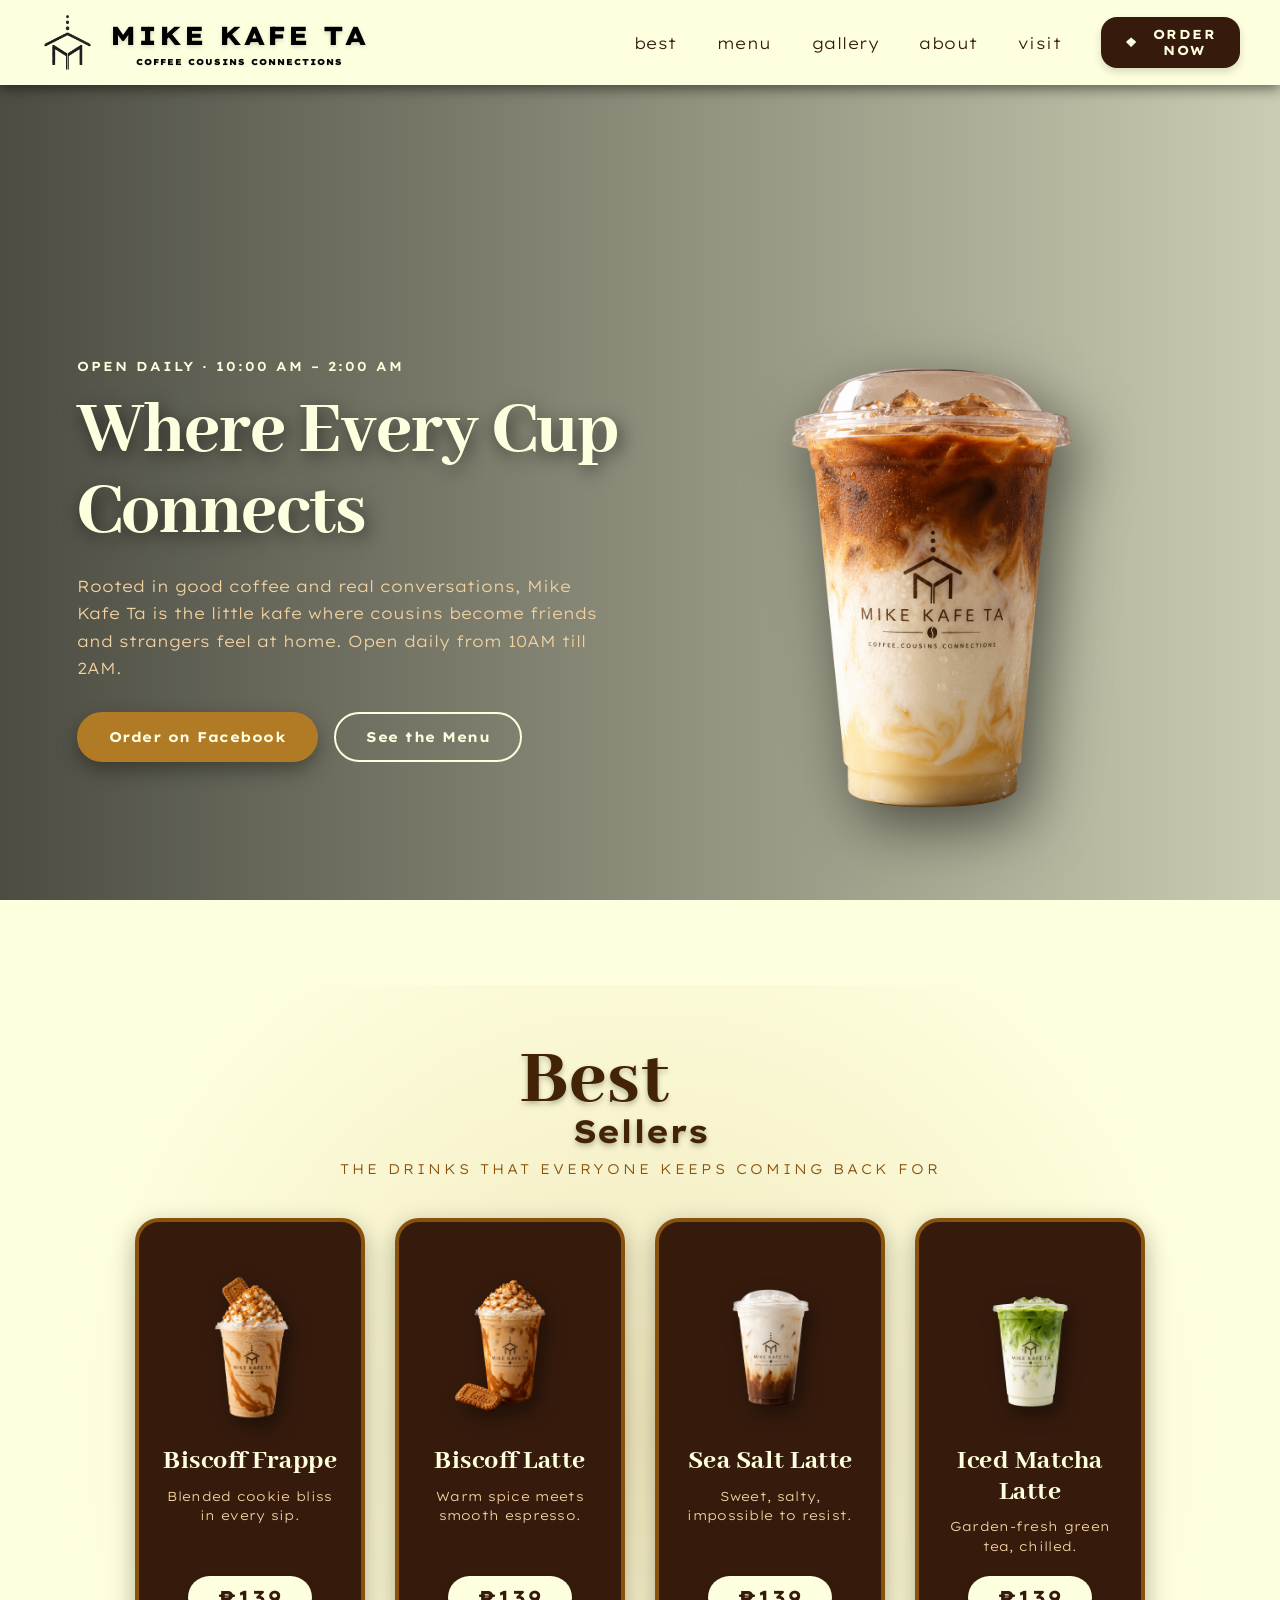
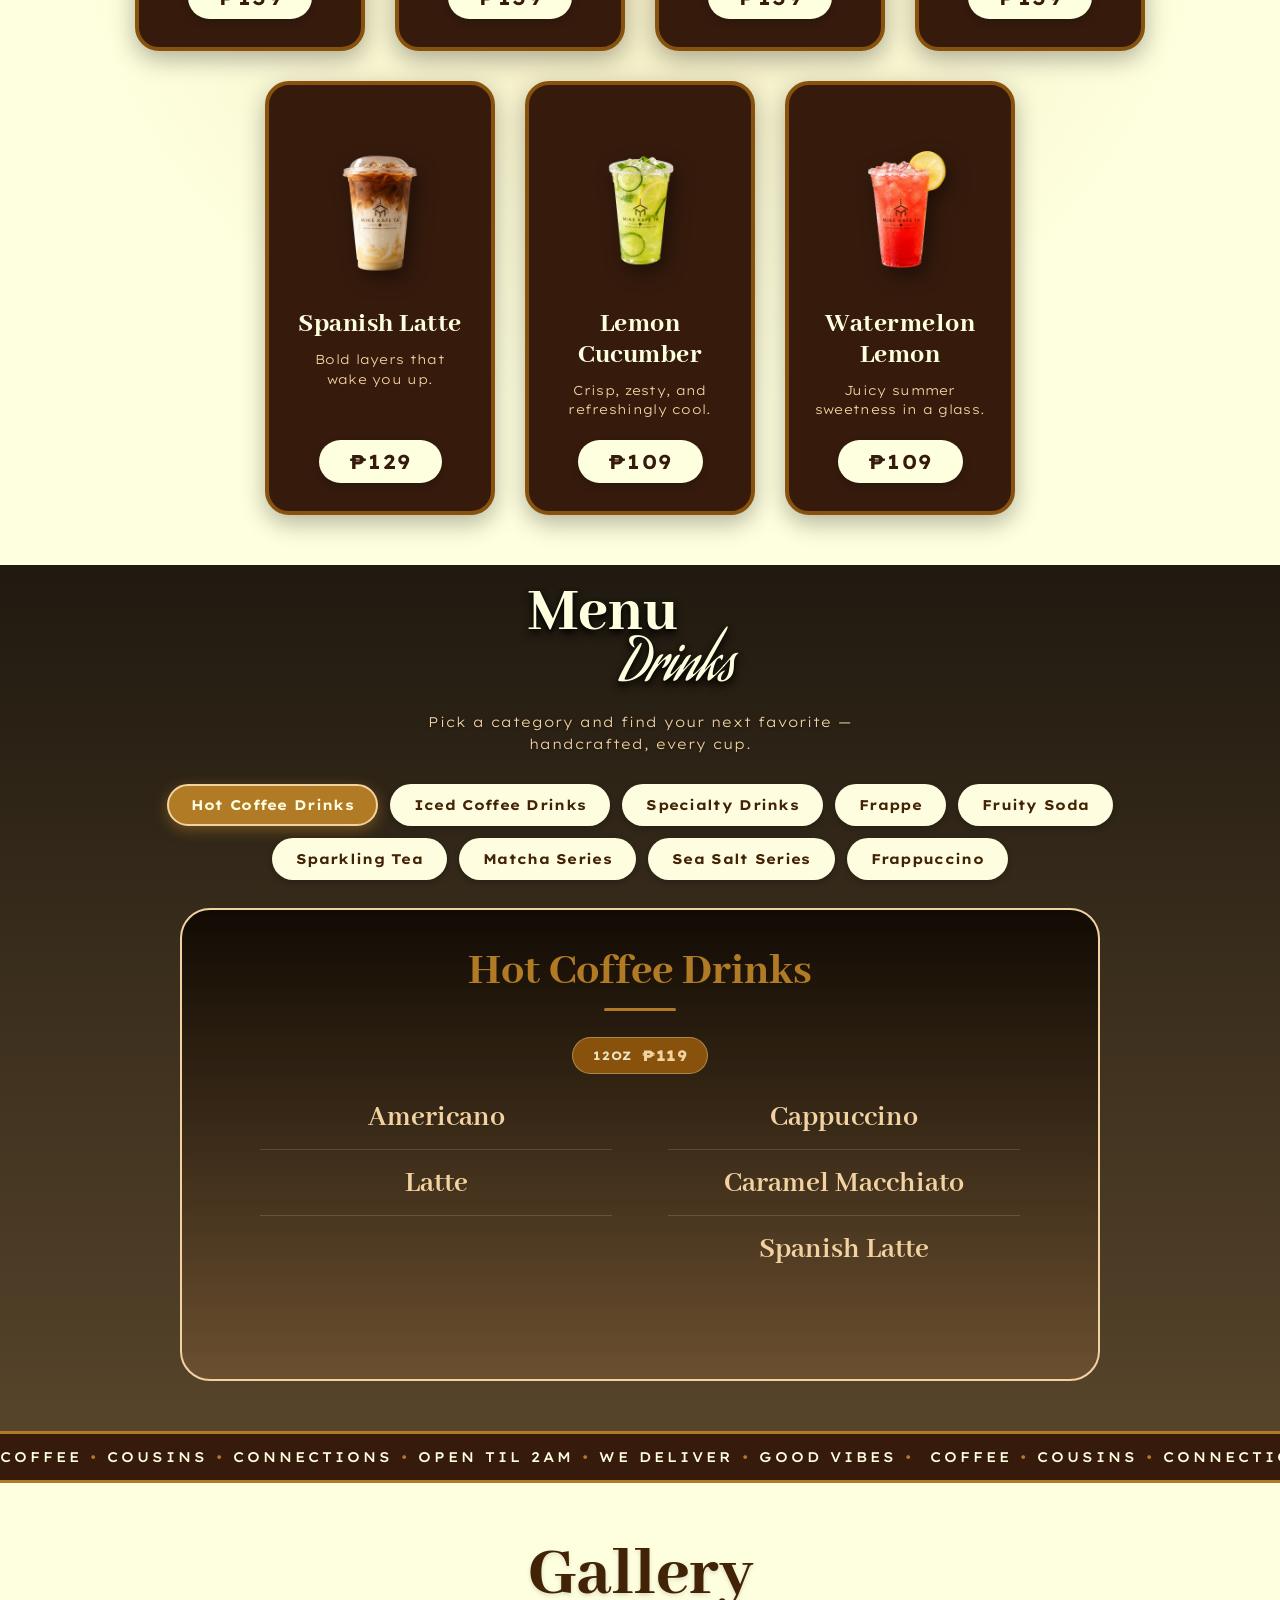
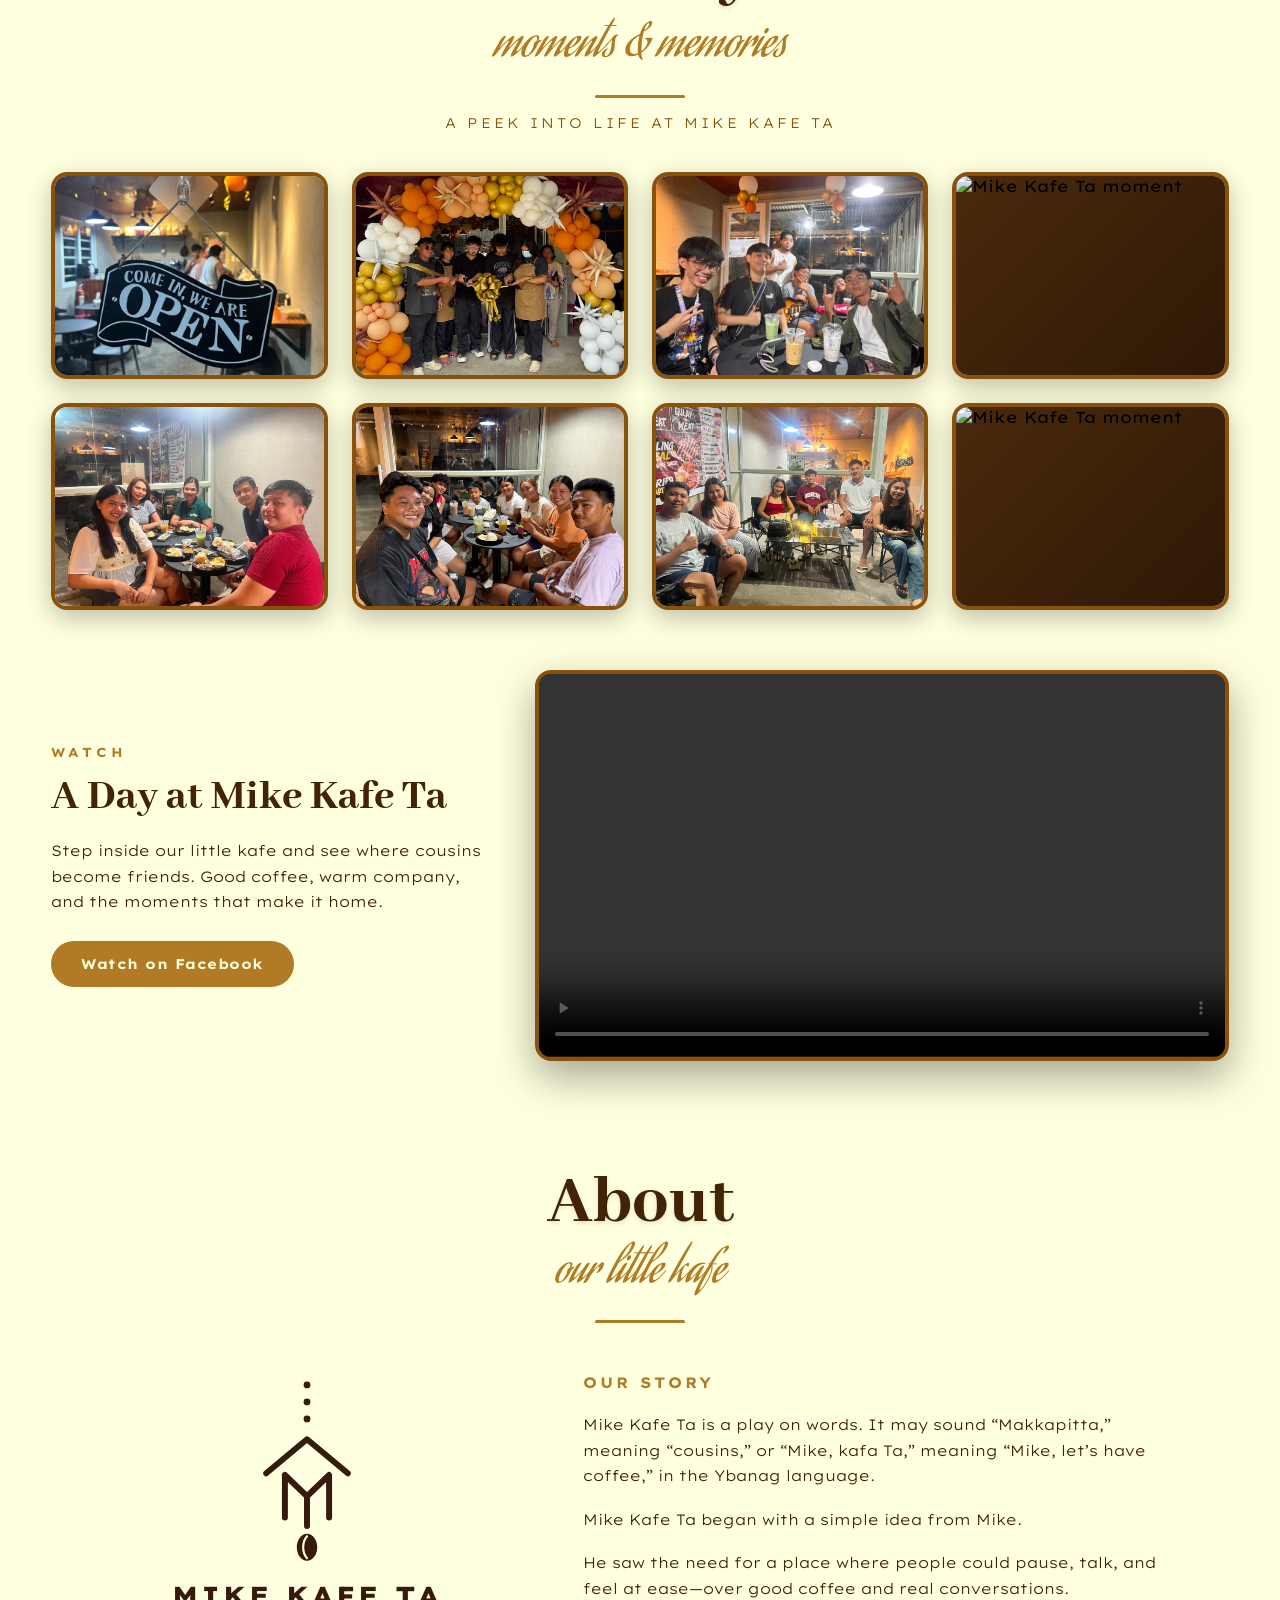
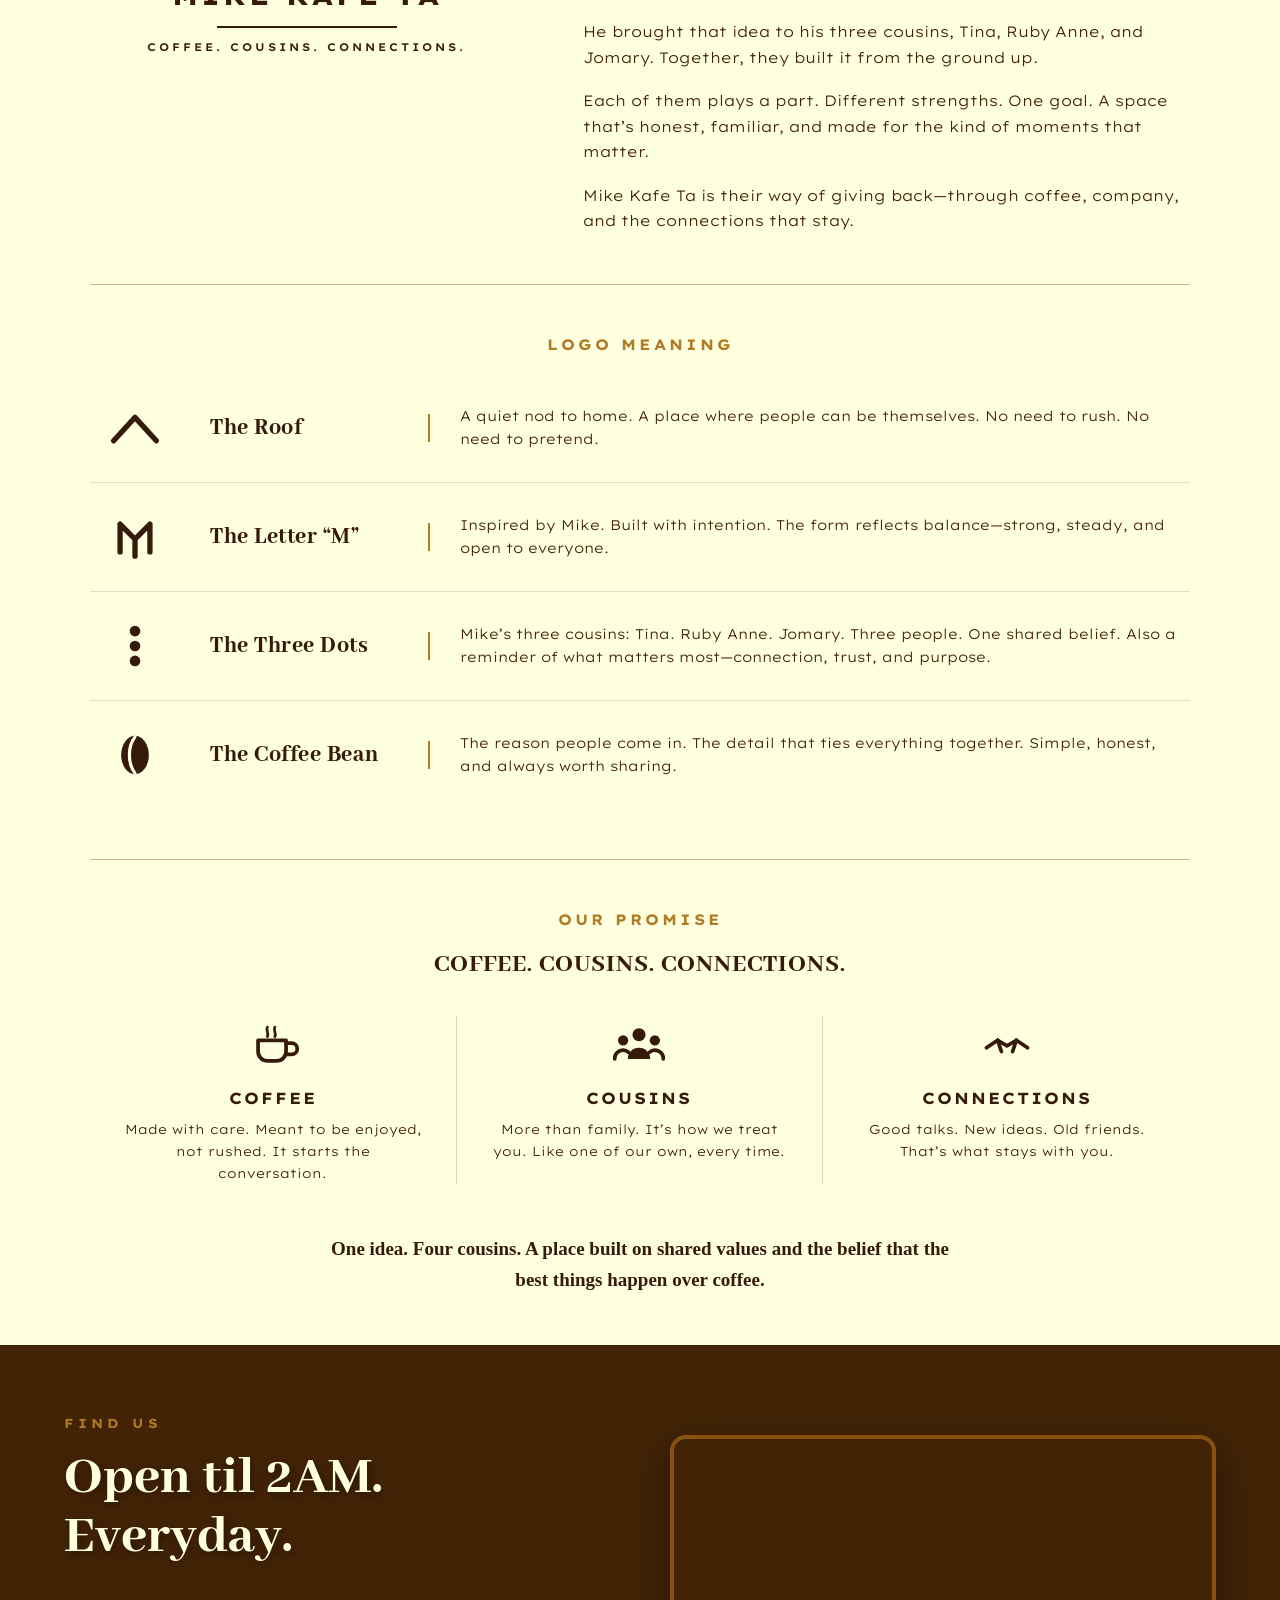
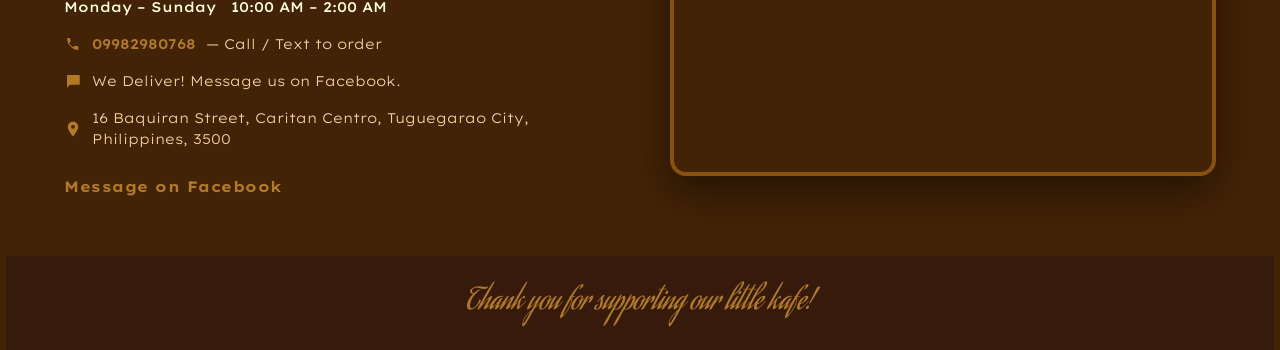
==== commit af7c69c2: "fix M svg" ====
--- a/homepage/index.html
+++ b/homepage/index.html
@@ -428,7 +428,18 @@
             <!-- roof -->
             <polyline points="52,118 100,78 148,118"/>
             <!-- the letter M -->
-            <path d="M74,120 V175 M74,120 L100,150 L126,120 M126,120 V175"/>
+            <path d="
+                M74,120
+                V170
+
+                M74,120
+                L100,145
+                V180
+
+                M100,145
+                L126,120
+                V170
+            "/>
           </g>
           <!-- coffee bean -->
           <g transform="translate(100,205)">
@@ -471,7 +482,13 @@
       <div class="meaning-row">
         <div class="meaning-icon">
           <svg viewBox="0 0 60 60" role="img" aria-label="The letter M">
-            <path d="M16,44 V18 L30,32 L44,18 V44" fill="none" stroke="#361b0d" stroke-width="5" stroke-linecap="round" stroke-linejoin="round"/>
+            <path d=
+            "M16,18 V44 M16,18 L30,32 V48 M30,32 L44,18 V44"
+            fill="none"
+            stroke="#361b0d"
+            stroke-width="5"
+            stroke-linecap="round"
+            stroke-linejoin="round"/>
           </svg>
         </div>
         <h4 class="meaning-name">The Letter &ldquo;M&rdquo;</h4>
--- a/homepage/index.css
+++ b/homepage/index.css
@@ -411,7 +411,7 @@
 }
 
 /* First line */
-.menutitle h1:first-child {
+.menutitle h1:first-of-type {
     font-family: "Abhaya Libre", serif;
     font-size: 64px;
     font-weight: 800;
@@ -419,7 +419,7 @@
 }
 
 /* Second line */
-.menutitle h1:last-child {
+.menutitle h1:last-of-type {
     font-family: "Aguafina Script", cursive;
     font-size: 58px;
     font-weight: 400;
@@ -1744,8 +1744,8 @@
     }
 
     /* --- Menu section --- */
-    .menutitle h1:first-child { font-size: 40px; padding-right: 0; }
-    .menutitle h1:last-child  { font-size: 34px; padding-left: 0; }
+    .menutitle h1:first-of-type { font-size: 40px; padding-right: 0; }
+    .menutitle h1:last-of-type  { font-size: 34px; padding-left: 0; }
     .menu-intro { font-size: 12.5px; letter-spacing: 0.5px; }
 
     /* Horizontally scrollable, touch-friendly tab strip */
@@ -1848,8 +1848,8 @@
 
 @media (max-width: 480px) {
     .home-headline { font-size: 38px; }
-    .menutitle h1:first-child { font-size: 32px; }
-    .menutitle h1:last-child  { font-size: 28px; }
+    .menutitle h1:first-of-type { font-size: 32px; }
+    .menutitle h1:last-of-type  { font-size: 28px; }
     .visit-headline { font-size: 34px; }
 
     .menu-nav label {
